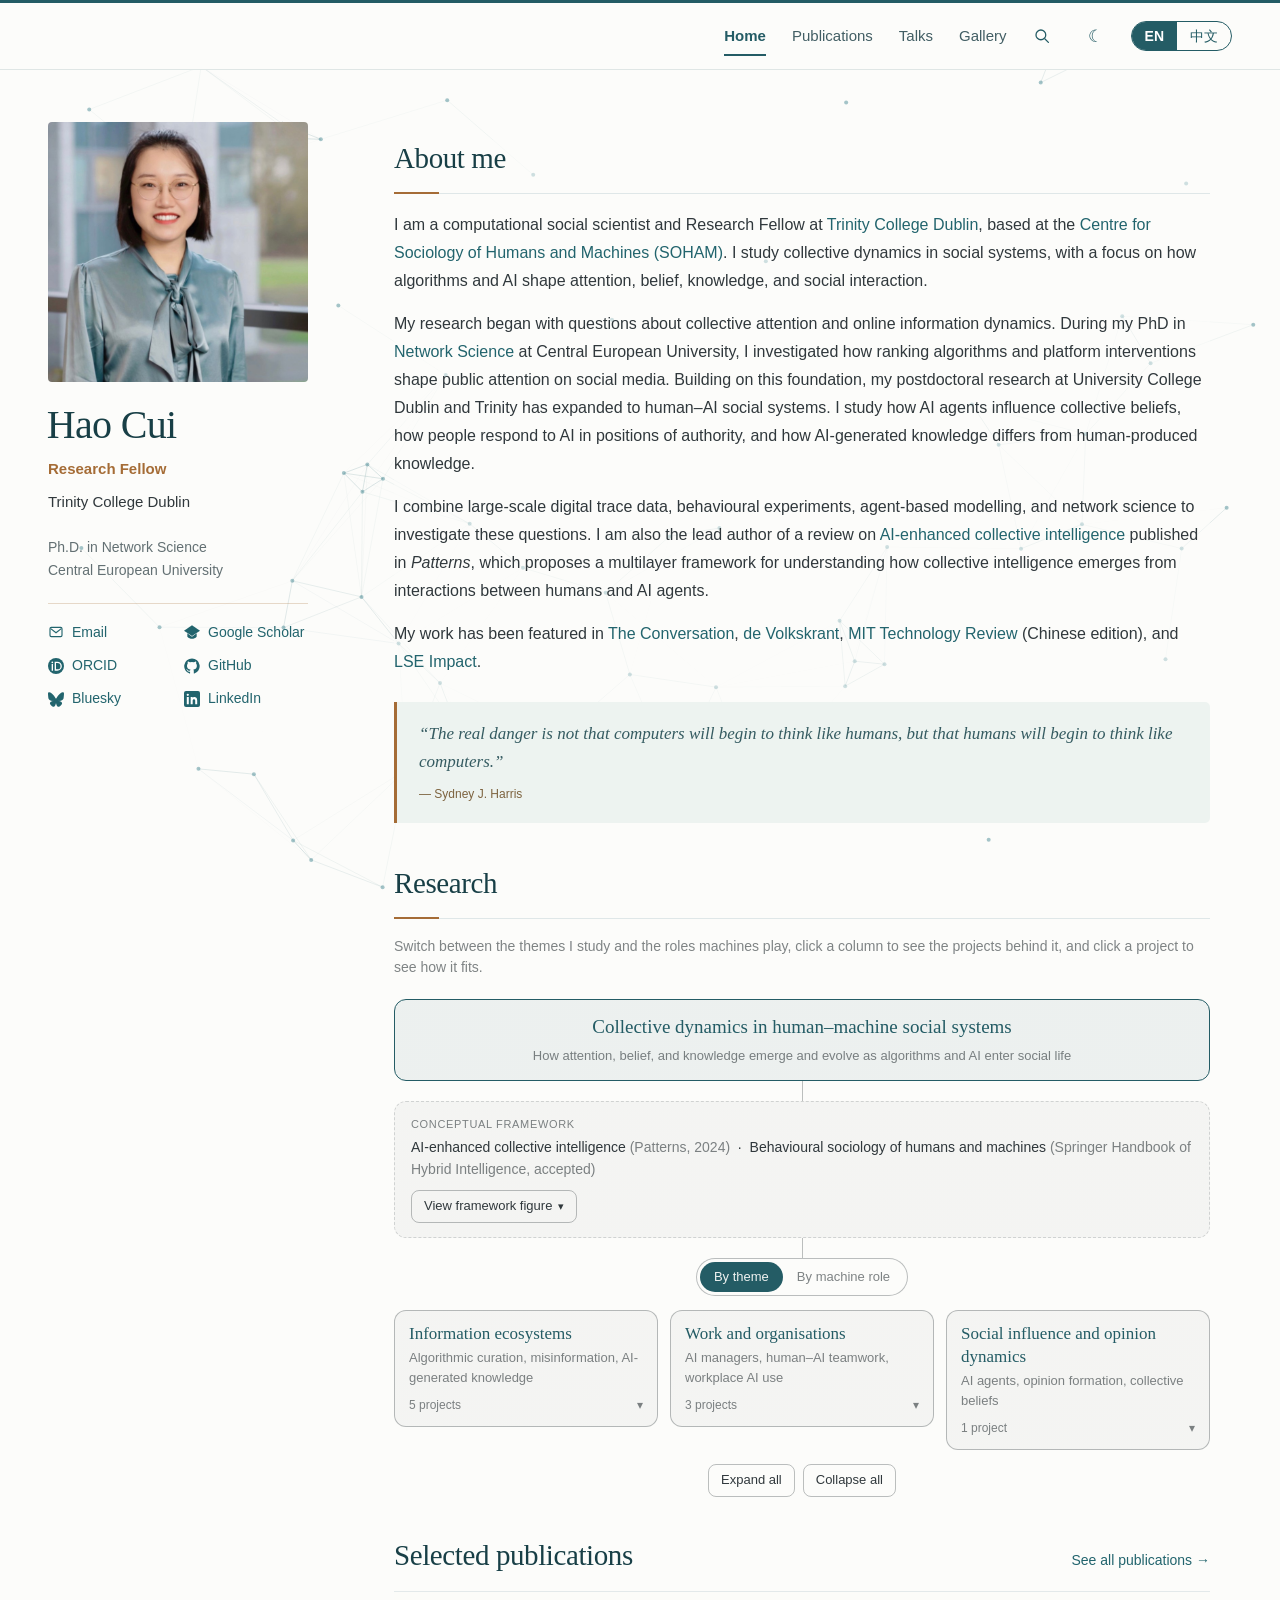
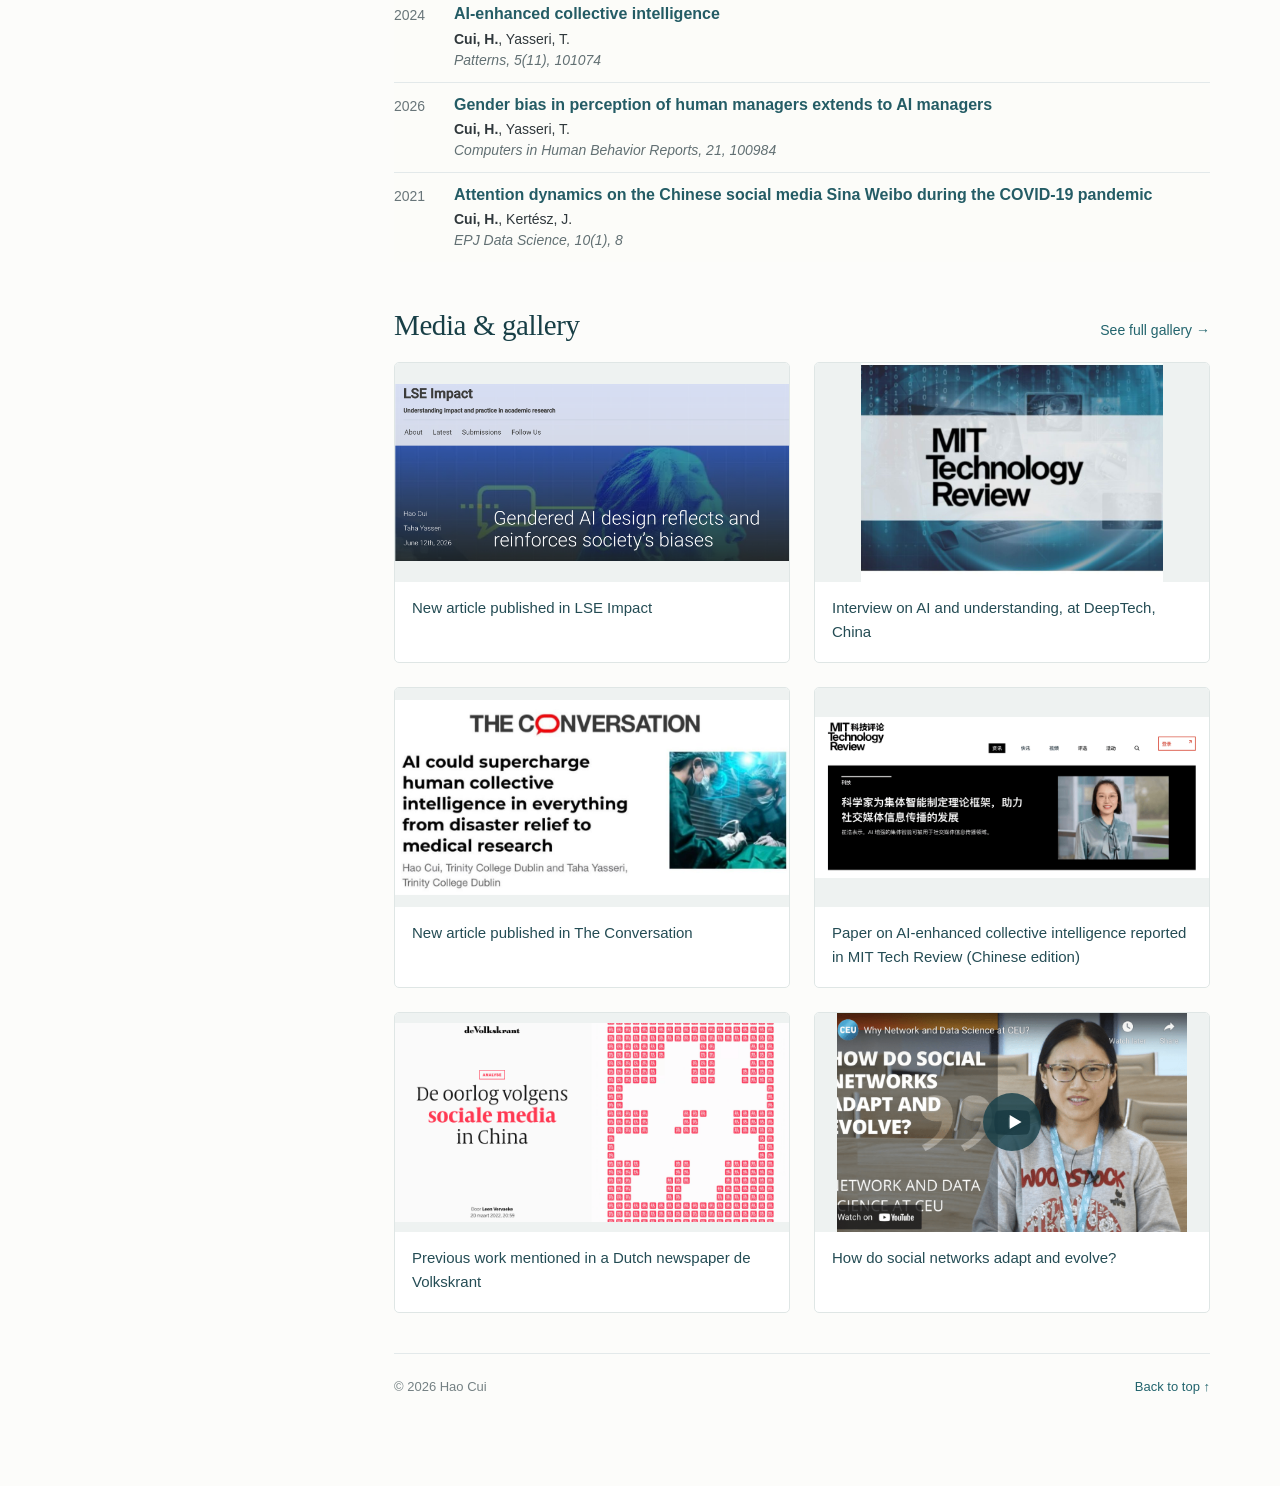
==== index.html @ 25bebb6c "Rename third research theme to social influence and opinion dynamics Co-Authored-By: Claude Opus 5.5" ====
<!DOCTYPE html>

<html lang="en"><head><meta charset="utf-8"/><meta content="width=device-width, initial-scale=1" name="viewport"/><script>try{if(/[?&]from=lab(&|$)/.test(location.search)){sessionStorage.removeItem('theme-session-v1');history.replaceState(null,'',location.pathname+location.hash)}const theme=sessionStorage.getItem('theme-session-v1')||'light';document.documentElement.dataset.theme=theme;localStorage.setItem('theme-v2',theme)}catch(e){document.documentElement.dataset.theme='light'}</script><title>Hao Cui | Human–AI interaction &amp; collective intelligence</title><meta content="Hao Cui is a Research Fellow at Trinity College Dublin studying human–AI interaction, collective intelligence, and social networks." name="description"/><meta content="#245c65" name="theme-color"/><link href="portrait.jpeg?v=35" rel="icon" type="image/jpeg"/><link href="style.css?v=67" rel="stylesheet"/></head><body><canvas aria-hidden="true" id="network-background"></canvas>
<a class="skip" href="#main">Skip to content</a><header><nav aria-label="Main navigation"><button aria-controls="site-links" aria-expanded="false" id="menu-toggle" type="button"><svg aria-hidden="true" fill="none" stroke="currentColor" stroke-linecap="round" stroke-width="1.8" viewBox="0 0 24 24"><path d="M4 7h16M4 12h16M4 17h16"/></svg><span class="menu-label">Menu</span></button><div id="site-links"><a aria-label="Dream entrance" class="dream-return" href="art.html" title="Dream entrance"><svg aria-hidden="true" class="star-icon" viewBox="0 0 24 24"><path fill="currentColor" fill-rule="evenodd" d="M12 2.5999999999999996Q13.9 10.1 21.4 12Q13.9 13.9 12 21.4Q10.1 13.9 2.5999999999999996 12Q10.1 10.1 12 2.5999999999999996ZM12 6.5Q12.55 11.45 17.5 12Q12.55 12.55 12 17.5Q11.45 12.55 6.5 12Q11.45 11.45 12 6.5Z"/></svg></a><a href="#about">Home</a><a href="publications.html">Publications</a><a href="talks.html">Talks</a><a href="gallery.html">Gallery</a></div><a aria-label="Dream entrance" class="dream-return dream-mobile" href="art.html" title="Dream entrance"><svg aria-hidden="true" class="star-icon" viewBox="0 0 24 24"><path fill="currentColor" fill-rule="evenodd" d="M12 2.5999999999999996Q13.9 10.1 21.4 12Q13.9 13.9 12 21.4Q10.1 13.9 2.5999999999999996 12Q10.1 10.1 12 2.5999999999999996ZM12 6.5Q12.55 11.45 17.5 12Q12.55 12.55 12 17.5Q11.45 12.55 6.5 12Q11.45 11.45 12 6.5Z"/></svg></a><button aria-haspopup="dialog" aria-label="Search website" id="search-toggle" type="button"><svg aria-hidden="true" fill="none" height="18" stroke="currentColor" stroke-linecap="round" stroke-width="1.7" viewbox="0 0 24 24" width="18"><circle cx="10.5" cy="10.5" r="6.5"></circle><path d="m16 16 4.5 4.5"></path></svg></button><button aria-label="Switch to dark mode" id="theme-toggle" type="button"><span class="tt-moon">☾</span></button><div class="lang-switch" role="group" aria-label="Language"><button type="button" data-lang="en" aria-pressed="true">EN</button><button type="button" data-lang="zh" aria-pressed="false" lang="zh-CN">中文</button></div></nav></header>
<div class="layout"><aside><img alt="Portrait of Hao Cui" class="portrait" height="767" src="portrait.jpeg" width="1024"/><h1>Hao Cui</h1><p class="role">Research Fellow</p><p>Trinity College Dublin</p><p class="degree">Ph.D. in Network Science<br/>Central European University</p><div class="profile-links"><a href="mailto:cuih1@tcd.ie"><svg aria-hidden="true" class="profile-icon icon-email" fill="currentColor" focusable="false" viewbox="0 0 24 24"><rect fill="none" height="14" rx="2" stroke="currentColor" stroke-width="1.7" width="18" x="3" y="5"></rect><path d="m4 7 8 6 8-6" fill="none" stroke="currentColor" stroke-width="1.7"></path></svg>Email</a><a href="https://scholar.google.com/citations?user=l_Igub8AAAAJ"><svg aria-hidden="true" class="profile-icon icon-scholar" fill="currentColor" focusable="false" viewbox="0 0 24 24"><path d="M12 2 0 10l12 8 12-8z"></path><path d="M5 14v5c4 4 10 4 14 0v-5l-7 5z"></path></svg>Google Scholar</a><a href="https://orcid.org/0000-0002-0036-8089"><svg aria-hidden="true" class="profile-icon icon-orcid" fill="currentColor" focusable="false" viewbox="0 0 24 24"><circle cx="12" cy="12" r="12"></circle><g fill="white"><circle cx="6.5" cy="6.5" r="1.3"></circle><path d="M5.5 9h2v10h-2zM10 5.5h4a6.75 6.75 0 0 1 0 13.5h-4zm2 2V17h2a4.75 4.75 0 0 0 0-9.5z"></path></g></svg>ORCID</a><a href="https://github.com/cuihaosabrina"><svg aria-hidden="true" class="profile-icon icon-github" fill="currentColor" focusable="false" viewbox="0 0 24 24"><path d="M12 .6a11.7 11.7 0 0 0-3.7 22.8c.6.1.8-.3.8-.6v-2.2c-3.3.7-4-1.4-4-1.4-.5-1.4-1.3-1.7-1.3-1.7-1.1-.8.1-.8.1-.8 1.2.1 1.8 1.2 1.8 1.2 1 1.8 2.7 1.3 3.4 1 .1-.8.4-1.3.8-1.6-2.6-.3-5.4-1.3-5.4-5.8 0-1.3.5-2.3 1.2-3.1-.1-.3-.5-1.5.1-3.1 0 0 1-.3 3.2 1.2a11 11 0 0 1 5.8 0c2.2-1.5 3.2-1.2 3.2-1.2.6 1.6.2 2.8.1 3.1.8.8 1.2 1.8 1.2 3.1 0 4.5-2.8 5.5-5.4 5.8.4.4.8 1.1.8 2.2v3.3c0 .3.2.7.8.6A11.7 11.7 0 0 0 12 .6z"></path></svg>GitHub</a><a href="https://bsky.app/profile/cuihaosabrina.bsky.social"><svg aria-hidden="true" class="profile-icon icon-bluesky" fill="currentColor" focusable="false" viewbox="0 0 24 24"><path d="M5.2 3.2C8 5.3 11 9.5 12 11.8c1-2.3 4-6.5 6.8-8.6C20.8 1.7 24 .5 24 4.2c0 .7-.4 6.2-.7 7.1-1 3.1-4.5 3.9-7.7 3.4 5.6.9 7 3.8 3.9 6.7-5.8 5.9-7-1.5-7.5-3.4-.5 1.9-1.7 9.3-7.5 3.4-3.1-2.9-1.7-5.8 3.9-6.7-3.2.5-6.7-.3-7.7-3.4C.4 10.4 0 4.9 0 4.2 0 .5 3.2 1.7 5.2 3.2z"></path></svg>Bluesky</a><a href="https://www.linkedin.com/in/hao-cui-317104b7"><svg aria-hidden="true" class="profile-icon icon-linkedin" fill="currentColor" focusable="false" viewbox="0 0 24 24"><rect height="24" rx="3" width="24"></rect><g fill="white"><circle cx="5.7" cy="5.7" r="1.7"></circle><path d="M4.2 9h3v11h-3zM10 9h3v1.5c1-2.2 6.8-2.6 6.8 3.8V20h-3v-5.3c0-3-3.8-3-3.8 0V20h-3z"></path></g></svg>LinkedIn</a></div></aside>
<main id="main"><section id="about"><h2>About me</h2><p>I am a computational social scientist and Research Fellow at <a href="https://peoplefinder.tcd.ie/Profile?Username=CUIH1">Trinity College Dublin</a>, based at the <a href="https://www.tcd.ie/soham/">Centre for Sociology of Humans and Machines (SOHAM)</a>. I study collective dynamics in social systems, with a focus on how algorithms and AI shape attention, belief, knowledge, and social interaction.</p><p>My research began with questions about collective attention and online information dynamics. During my PhD in <a href="https://networkdatascience.ceu.edu/">Network Science</a> at Central European University, I investigated how ranking algorithms and platform interventions shape public attention on social media. Building on this foundation, my postdoctoral research at University College Dublin and Trinity has expanded to human–AI social systems. I study how AI agents influence collective beliefs, how people respond to AI in positions of authority, and how AI-generated knowledge differs from human-produced knowledge.</p><p>I combine large-scale digital trace data, behavioural experiments, agent-based modelling, and network science to investigate these questions. I am also the lead author of a review on <a href="https://doi.org/10.1016/j.patter.2024.101074">AI-enhanced collective intelligence</a> published in <em>Patterns</em>, which proposes a multilayer framework for understanding how collective intelligence emerges from interactions between humans and AI agents.</p><p>My work has been featured in <a href="https://theconversation.com/ai-could-supercharge-human-collective-intelligence-in-everything-from-disaster-relief-to-medical-research-249437?utm_medium=article_clipboard_share&amp;utm_source=theconversation.com">The Conversation</a>, <a href="https://www.volkskrant.nl/kijkverder/v/2022/de-oorlog-volgens-weibo~v492759/">de Volkskrant</a>, <a href="https://www.mittrchina.com/news/detail/13292">MIT Technology Review</a> (Chinese edition), and <a href="https://blogs.lse.ac.uk/impactofsocialsciences/2026/06/12/gendered-ai-design-reflects-and-reinforces-societys-biases/">LSE Impact</a>.</p><blockquote class="profile-quote"><p>“The real danger is not that computers will begin to think like humans, but that humans will begin to think like computers.”</p><cite>— Sydney J. Harris</cite></blockquote></section><section id="research" aria-labelledby="rm-heading">
<div id="research-map">
<style>
#research-map {
  --rm-accent: #245c65;
  --rm-line: color-mix(in srgb, currentColor 18%, transparent);
  --rm-line-strong: color-mix(in srgb, currentColor 32%, transparent);
  --rm-tint: rgba(36, 92, 101, 0.07);
  --rm-soft: color-mix(in srgb, currentColor 4%, transparent);
  --rm-card: rgba(252, 252, 250, 0.94);
  --rm-muted: color-mix(in srgb, currentColor 62%, transparent);
  font-size: 15px;
  line-height: 1.55;
}
#research-map * { box-sizing: border-box; }
:root[data-theme="dark"] #research-map { --rm-accent: #a8d8d6; --rm-tint: rgba(168, 216, 214, 0.08); --rm-card: rgba(17, 22, 25, 0.94); }
#research-map .rm-lede { color: var(--rm-muted); margin: 0 0 1.25rem; font-size: 14px; }
#research-map .rm-box { border: 1px solid var(--rm-line); border-radius: 12px; padding: 14px 16px; background-color: var(--rm-card); }
#research-map .rm-list { background: var(--rm-card); border-radius: 0 0 8px 8px; }
#research-map .rm-root { border: 1.5px solid var(--rm-accent); background-image: linear-gradient(var(--rm-tint), var(--rm-tint)); text-align: center; }
#research-map .rm-root strong { display: block; font: 19px/1.4 Georgia, "Times New Roman", serif; color: var(--rm-accent); margin-bottom: 2px; }
#research-map .rm-root span { font-size: 13px; color: var(--rm-muted); }
#research-map .rm-frame { border-style: dashed; background-image: linear-gradient(var(--rm-soft), var(--rm-soft)); }
#research-map .rm-label { font-size: 11px; letter-spacing: 0.06em; text-transform: uppercase; color: var(--rm-muted); margin-bottom: 4px; }
#research-map .rm-frame a { color: inherit; }
#research-map .rm-v { width: 1px; height: 20px; background: var(--rm-line-strong); margin: 0 auto; }
#research-map .rm-cols { display: grid; grid-template-columns: repeat(3, minmax(0, 1fr)); gap: 12px; align-items: start; }
@media (max-width: 680px) { #research-map .rm-cols { grid-template-columns: minmax(0, 1fr); } }
#research-map .rm-stage { all: unset; box-sizing: border-box; display: block; width: 100%; cursor: pointer; border: 1px solid var(--rm-line-strong); border-radius: 12px; padding: 12px 14px; background: linear-gradient(var(--rm-soft), var(--rm-soft)), var(--rm-card); }
#research-map .rm-stage:hover { border-color: var(--rm-accent); }
#research-map .rm-stage:focus-visible { outline: 2px solid var(--rm-accent); outline-offset: 2px; }
#research-map .rm-stage[aria-expanded="true"] { border: 1.5px solid var(--rm-accent); background: linear-gradient(var(--rm-tint), var(--rm-tint)), var(--rm-card); }
#research-map .rm-axis { display: flex; align-items: center; gap: 10px; margin: 0 0 10px; color: var(--rm-accent); }
#research-map .rm-axis-line { flex: 1; height: 1px; background: var(--rm-accent); opacity: 0.5; }
#research-map .rm-axis-text { font-size: 12px; background: var(--rm-card); padding: 0 6px; letter-spacing: 0.04em; white-space: nowrap; }
#research-map .rm-axis-head { font-size: 14px; line-height: 1; margin-left: -12px; opacity: 0.8; }
@media (max-width: 680px) { #research-map .rm-axis { display: none; } }
#research-map .rm-title { font: 17px/1.35 Georgia, "Times New Roman", serif; color: var(--rm-accent); }
#research-map .rm-sub { font-size: 13px; color: var(--rm-muted); margin-top: 2px; }
#research-map .rm-count { font-size: 12px; color: var(--rm-muted); margin-top: 8px; display: flex; justify-content: space-between; }
#research-map .rm-chev { transition: transform 0.2s; display: inline-block; }
#research-map .rm-stage[aria-expanded="true"] .rm-chev { transform: rotate(180deg); }
#research-map .rm-list { padding: 8px 4px 0; }
#research-map .rm-q { font-size: 13px; font-style: italic; color: var(--rm-muted); margin-bottom: 6px; }
#research-map .rm-paper { all: unset; box-sizing: border-box; display: block; width: 100%; cursor: pointer; border-top: 1px solid var(--rm-line); padding: 9px 2px; }
#research-map .rm-paper:focus-visible { outline: 2px solid var(--rm-accent); outline-offset: 2px; }
#research-map .rm-pt { font-size: 14px; font-weight: 600; line-height: 1.4; }
#research-map .rm-paper:hover .rm-pt { color: var(--rm-accent); }
#research-map .rm-venue { font-size: 12px; color: var(--rm-muted); }
#research-map .rm-detail { font-size: 13px; color: var(--rm-muted); margin: 4px 0 8px; padding-left: 10px; border-left: 2px solid var(--rm-accent); }
#research-map .rm-detail a { color: var(--rm-accent); }
#research-map .rm-next { border-style: dashed; text-align: center; }
#research-map .rm-next strong { font: 16px/1.4 Georgia, "Times New Roman", serif; }
#research-map .rm-next span { display: block; font-size: 13px; color: var(--rm-muted); }
#research-map .rm-controls { display: flex; gap: 8px; justify-content: center; margin-top: 14px; }
#research-map .rm-btn { all: unset; cursor: pointer; font-size: 13px; padding: 5px 12px; border: 1px solid var(--rm-line-strong); border-radius: 8px; }
#research-map .rm-btn:hover { border-color: var(--rm-accent); color: var(--rm-accent); }
#research-map .rm-btn:focus-visible { outline: 2px solid var(--rm-accent); outline-offset: 2px; }
#research-map .rm-toggle { display: flex; justify-content: center; gap: 0; margin: 0 auto 14px; width: max-content; max-width: 100%; border: 1px solid var(--rm-line-strong); border-radius: 999px; padding: 3px; background: var(--rm-card); }
#research-map .rm-tab { all: unset; cursor: pointer; font-size: 13px; padding: 5px 14px; border-radius: 999px; color: var(--rm-muted); }
#research-map .rm-tab[aria-pressed="true"] { background: var(--rm-accent); color: var(--rm-card); }
#research-map .rm-tab:hover { color: var(--rm-accent); }
#research-map .rm-tab[aria-pressed="true"]:hover { color: var(--rm-card); }
#research-map .rm-tab:focus-visible { outline: 2px solid var(--rm-accent); outline-offset: 2px; }
</style>

  <h2 id="rm-heading">Research</h2>
  <p class="rm-lede">Switch between the themes I study and the roles machines play, click a column to see the projects behind it, and click a project to see how it fits.</p>

  <div class="rm-box rm-root">
    <strong>Collective dynamics in human–machine social systems</strong>
    <span>How attention, belief, and knowledge emerge and evolve as algorithms and AI enter social life</span>
  </div>
  <div class="rm-v"></div>
  <div class="rm-box rm-frame">
    <div class="rm-label">Conceptual framework</div>
    <div style="font-size:14px">
      <a href="https://doi.org/10.1016/j.patter.2024.101074">AI-enhanced collective intelligence</a> <span style="color:var(--rm-muted)">(Patterns, 2024)</span>
      &nbsp;·&nbsp; <a href="https://arxiv.org/abs/2610.17487">Behavioural sociology of humans and machines</a> <span style="color:var(--rm-muted)">(Springer Handbook of Hybrid Intelligence, accepted)</span>
    </div>
<style>
#research-map .hf { --hf-p:#2C2C2A; --hf-s:#5F5E5A; --hf-line:#5F5E5A; --hf-faint:#888780;
  --hf-l-fill:#F1EFE8; --hf-l-stroke:#888780; --hf-l-title:#444441;
  --hf-r-fill:#EEEDFE; --hf-r-stroke:#534AB7; --hf-r-title:#3C3489; --hf-r-sub:#534AB7;
  --hf-hi-fill:#E1F5EE; --hf-hi-stroke:#0F6E56; --hf-hi-title:#085041; --hf-hi-sub:#0F6E56;
  --hf-box:#FFFFFF; --hf-box-stroke:#B4B2A9;
  --hf-hum-fill:#9FE1CB; --hf-hum-stroke:#0F6E56; --hf-ai-fill:#CECBF6; --hf-ai-stroke:#534AB7;
  --hf-purple:#7F77DD; --hf-teal:#1D9E75;
  margin: 10px 0 4px; }
:root[data-theme="dark"] #research-map .hf { --hf-p:#d9e1e2; --hf-s:#aabbbf; --hf-line:#8fa3a6; --hf-faint:#6f8285;
  --hf-l-fill:#1c272b; --hf-l-stroke:#476166; --hf-l-title:#d9e1e2;
  --hf-r-fill:#1f1d34; --hf-r-stroke:#7F77DD; --hf-r-title:#CECBF6; --hf-r-sub:#AFA9EC;
  --hf-hi-fill:#0e2a26; --hf-hi-stroke:#1D9E75; --hf-hi-title:#9FE1CB; --hf-hi-sub:#5DCAA5;
  --hf-box:#111619; --hf-box-stroke:#476166;
  --hf-hum-fill:#085041; --hf-hum-stroke:#5DCAA5; --hf-ai-fill:#3C3489; --hf-ai-stroke:#AFA9EC;
  --hf-purple:#AFA9EC; --hf-teal:#5DCAA5; }
#research-map .hf svg { display:block; width:100%; max-width:600px; height:auto; margin:0 auto; font-family:-apple-system,BlinkMacSystemFont,"Segoe UI",Arial,sans-serif; }
#research-map .hf .t { font: 15px Georgia,"Times New Roman",serif; fill:var(--hf-p); }
#research-map .hf .s { font-size:12px; fill:var(--hf-s); }
#research-map .hf .key { font-weight:600; fill:var(--hf-p); }
#research-map .hf .ln-g { stroke:var(--hf-line); fill:none; }
#research-map .hf .ln-f { stroke:var(--hf-faint); fill:none; }
#research-map .hf .ln-p { stroke:var(--hf-purple); fill:none; }
#research-map .hf .ln-t { stroke:var(--hf-teal); fill:none; }
#research-map .hf .mk-g { stroke:var(--hf-line); }
#research-map .hf .mk-p { stroke:var(--hf-purple); }
#research-map .hf .mk-t { stroke:var(--hf-teal); }
#research-map .hf .pan-l { fill:var(--hf-l-fill); stroke:var(--hf-l-stroke); }
#research-map .hf .pan-r { fill:var(--hf-r-fill); stroke:var(--hf-r-stroke); }
#research-map .hf .pan-hi { fill:var(--hf-hi-fill); stroke:var(--hf-hi-stroke); }
#research-map .hf .layer { fill:var(--hf-faint); fill-opacity:.1; stroke:var(--hf-faint); }
#research-map .hf .box { fill:var(--hf-box); stroke:var(--hf-box-stroke); }
#research-map .hf .box-hl { fill:var(--hf-box); stroke:var(--hf-purple); }
#research-map .hf .hum { fill:var(--hf-hum-fill); stroke:var(--hf-hum-stroke); }
#research-map .hf .ai { fill:var(--hf-ai-fill); stroke:var(--hf-ai-stroke); }
#research-map .hf .tl { fill:var(--hf-l-title); }
#research-map .hf .tr { fill:var(--hf-r-title); }
#research-map .hf .sr { fill:var(--hf-r-sub); }
#research-map .hf .thi { fill:var(--hf-hi-title); }
#research-map .hf .shi { fill:var(--hf-hi-sub); }
#research-map .hf a text { cursor:pointer; }
#research-map .hf a:hover text, #research-map .hf a:focus text { text-decoration:underline; }
#research-map .hf { max-width:100%; min-width:0; }
#research-map .hf-zoom { all:unset; box-sizing:border-box; display:block; position:relative; width:100%; max-width:600px; margin:0 auto; cursor:zoom-in; border-radius:10px; }
#research-map .hf-zoom:focus-visible { outline:2px solid var(--rm-accent); outline-offset:4px; }
#research-map .hf-zoom-label { position:absolute; right:6px; bottom:6px; font-size:12px; background:#173f48e8; color:#fff; padding:4px 9px; border-radius:3px; opacity:0; transition:opacity .2s; }
#research-map .hf-zoom:hover .hf-zoom-label, #research-map .hf-zoom:focus-visible .hf-zoom-label { opacity:1; }
@media (hover: none) { #research-map .hf-zoom-label { position:static; display:block; opacity:1; background:none; color:var(--rm-muted); text-align:center; padding:6px 0 0; } }
#hf-dialog { width:min(1120px,96vw); max-width:none; padding:46px 18px 14px; }
#hf-dialog .hf-dlg-body { overflow:auto; -webkit-overflow-scrolling:touch; max-height:calc(90vh - 90px); }
#hf-dialog .hf-dlg-body img { display:block; width:auto; max-width:100%; height:auto; max-height:calc(90vh - 100px); margin:0 auto; border-radius:6px; }
#hf-dialog .hf-dlg-note { display:none; font-size:12px; color:#66777a; margin:8px 0 0; text-align:center; }
@media (max-width: 680px) { #hf-dialog .hf-dlg-note { display:block; } #hf-dialog { width:100vw; max-height:100dvh; height:100dvh; margin:0; padding:48px 0 10px; border-radius:0; } #hf-dialog .hf-dlg-body { max-height:calc(100dvh - 90px); } #hf-dialog .hf-dlg-body img { width:700px; max-width:none; max-height:none; } }
#research-map .hf-details { margin-top:10px; }
#research-map .hf-details > summary { list-style:none; display:inline-flex; align-items:center; gap:6px; }
#research-map .hf-details > summary::-webkit-details-marker { display:none; }
#research-map .hf-details > summary .rm-chev { font-size:11px; }
#research-map .hf-details[open] > summary .rm-chev { transform:rotate(180deg); }
#research-map .hf-details .hf-open { display:none; }
#research-map .hf-details[open] .hf-open { display:inline; }
#research-map .hf-details[open] .hf-closed { display:none; }
#research-map .hf-cap { font-size:13px; color:var(--rm-muted); max-width:820px; margin:10px auto 0; line-height:1.6; }
</style>
    <details class="hf-details">
      <summary class="rm-btn"><span class="hf-closed">View framework figure</span><span class="hf-open">Hide framework figure</span> <span class="rm-chev" aria-hidden="true">▾</span></summary>
    <figure class="hf" style="margin:12px 0 0">
<button type="button" class="hf-zoom" aria-label="Enlarge framework figure" aria-haspopup="dialog">
<svg class="hf-desk" viewBox="0 0 680 578" role="img" aria-labelledby="hf-title hf-desc">
<title id="hf-title">From interaction architecture to social mechanisms</title>
<desc id="hf-desc">Two papers approach hybrid intelligence from complementary directions. Left, AI-enhanced collective intelligence (Cui &amp; Yasseri, 2024) proposes a multilayer representation of humans and AI agents across cognition, physical, and information layers. Right, Behavioural sociology of humans and machines (Yasseri, Cui, &amp; Mutzner, 2026) traces social mechanisms across individuals, hybrid groups, and organisations. AI social cues link the AI agent to individual-level perception. Both feed into hybrid intelligence, the emergence and conditions of human–AI complementarity.</desc>
<defs>
<marker id="hf-ag" viewBox="0 0 10 10" refX="8" refY="5" markerWidth="6" markerHeight="6" orient="auto-start-reverse"><path class="mk-g" d="M2 1L8 5L2 9" fill="none" stroke-width="1.5" stroke-linecap="round" stroke-linejoin="round"/></marker>
<marker id="hf-ap" viewBox="0 0 10 10" refX="8" refY="5" markerWidth="6" markerHeight="6" orient="auto-start-reverse"><path class="mk-p" d="M2 1L8 5L2 9" fill="none" stroke-width="1.5" stroke-linecap="round" stroke-linejoin="round"/></marker>
<marker id="hf-at" viewBox="0 0 10 10" refX="8" refY="5" markerWidth="6" markerHeight="6" orient="auto-start-reverse"><path class="mk-t" d="M2 1L8 5L2 9" fill="none" stroke-width="1.5" stroke-linecap="round" stroke-linejoin="round"/></marker>
</defs>
<text class="s" x="340" y="26" text-anchor="middle" dy=".35em">From <tspan class="key">interaction architecture</tspan> to <tspan class="key">social mechanisms</tspan></text>
<path class="ln-g" d="M150 66 L150 44 L530 44 L530 64" stroke-width="1" marker-end="url(#hf-ag)"/>

<rect class="pan-l" x="30" y="70" width="240" height="348" rx="16" stroke-width="0.5"/>
<text class="t tl" x="150" y="88" text-anchor="middle" dy=".35em">AI-enhanced</text>
<text class="t tl" x="150" y="107" text-anchor="middle" dy=".35em">collective intelligence</text>
<text class="s" x="150" y="132" text-anchor="middle" dy=".35em" font-style="italic">Cui &amp; Yasseri, 2024</text>
<polygon class="layer" points="68,153 248,153 228,193 48,193" stroke-width="0.5"/>
<polygon class="layer" points="68,218 248,218 228,258 48,258" stroke-width="0.5"/>
<polygon class="layer" points="68,283 248,283 228,323 48,323" stroke-width="0.5"/>
<text class="s" x="64" y="173" dy=".35em">Cognition</text>
<text class="s" x="64" y="238" dy=".35em">Physical</text>
<text class="s" x="64" y="303" dy=".35em">Information</text>
<g class="ln-f" stroke-width="0.5" stroke-dasharray="3 3">
<line x1="150" y1="180" x2="150" y2="231"/><line x1="150" y1="245" x2="150" y2="296"/>
<line x1="185" y1="180" x2="185" y2="231"/><line x1="185" y1="245" x2="185" y2="296"/>
<line x1="218" y1="180" x2="218" y2="231"/><line x1="218" y1="245" x2="218" y2="296"/>
</g>
<g class="ln-g" stroke-width="1">
<line x1="157" y1="173" x2="170" y2="173"/><line x1="200" y1="173" x2="211" y2="173"/>
<line x1="157" y1="238" x2="170" y2="238"/><line x1="200" y1="303" x2="211" y2="303"/>
</g>
<g class="hum" stroke-width="0.5">
<circle cx="150" cy="173" r="7"/><circle cx="218" cy="173" r="7"/>
<circle cx="150" cy="238" r="7"/><circle cx="218" cy="238" r="7"/>
<circle cx="150" cy="303" r="7"/><circle cx="218" cy="303" r="7"/>
<circle cx="72" cy="390" r="5"/>
</g>
<g class="ai" stroke-width="0.5">
<rect x="178" y="166" width="14" height="14" rx="2"/>
<rect x="178" y="231" width="14" height="14" rx="2"/>
<rect x="178" y="296" width="14" height="14" rx="2"/>
<rect x="140" y="385" width="10" height="10" rx="2"/>
</g>
<rect class="ln-p" x="171" y="159" width="28" height="158" rx="8" stroke-width="1.2"/>
<text class="s" x="84" y="390" dy=".35em">Human</text>
<text class="s" x="158" y="390" dy=".35em">AI agent</text>

<rect class="pan-r" x="410" y="70" width="240" height="348" rx="16" stroke-width="0.5"/>
<text class="t tr" x="530" y="88" text-anchor="middle" dy=".35em">Behavioural sociology of</text>
<text class="t tr" x="530" y="107" text-anchor="middle" dy=".35em">humans and machines</text>
<text class="s sr" x="530" y="132" text-anchor="middle" dy=".35em" font-style="italic">Yasseri, Cui, &amp; Mutzner, 2026</text>
<rect class="box" x="426" y="148" width="200" height="66" rx="8" stroke-width="0.5"/>
<rect class="box" x="426" y="226" width="200" height="66" rx="8" stroke-width="0.5"/>
<rect class="box-hl" x="426" y="304" width="200" height="66" rx="8" stroke-width="1"/>
<text class="t" x="526" y="164" text-anchor="middle" dy=".35em">Organisations</text>
<text class="s" x="526" y="184" text-anchor="middle" dy=".35em">Trust, legitimacy,</text>
<text class="s" x="526" y="200" text-anchor="middle" dy=".35em">delegated authority, norms</text>
<text class="t" x="526" y="242" text-anchor="middle" dy=".35em">Hybrid groups</text>
<text class="s" x="526" y="262" text-anchor="middle" dy=".35em">Asymmetric reciprocity,</text>
<text class="s" x="526" y="278" text-anchor="middle" dy=".35em">collective intelligence</text>
<text class="t" x="526" y="320" text-anchor="middle" dy=".35em">Individuals</text>
<text class="s" x="526" y="340" text-anchor="middle" dy=".35em">Anthropomorphism,</text>
<text class="s" x="526" y="356" text-anchor="middle" dy=".35em">social categorisation, bias</text>
<line class="ln-g" x1="526" y1="302" x2="526" y2="295" stroke-width="1.5" marker-end="url(#hf-ag)"/>
<line class="ln-g" x1="526" y1="224" x2="526" y2="217" stroke-width="1.5" marker-end="url(#hf-ag)"/>
<path class="ln-g" d="M628 181 L640 181 L640 337 L631 337" stroke-width="1" stroke-dasharray="4 4" marker-end="url(#hf-ag)"/>
<text class="s" x="526" y="396" text-anchor="middle" dy=".35em">Feedback shapes later interaction</text>

<path class="ln-p" d="M185 317 L185 337 L422 337" stroke-width="1.5" marker-end="url(#hf-ap)"/>
<text class="s" x="340" y="323" text-anchor="middle" dy=".35em">AI social cues</text>

<line class="ln-g" x1="150" y1="420" x2="150" y2="474" stroke-width="1.5" marker-end="url(#hf-ag)"/>
<text class="s" x="160" y="448" dy=".35em">Diversity and structure</text>
<line class="ln-p" x1="470" y1="420" x2="470" y2="474" stroke-width="1.5" marker-end="url(#hf-ap)"/>
<text class="s" x="462" y="448" text-anchor="end" dy=".35em">Explains when it works</text>
<line class="ln-t" x1="520" y1="476" x2="520" y2="422" stroke-width="1.5" marker-end="url(#hf-at)"/>
<text class="s" x="530" y="448" dy=".35em">Reshapes mechanisms</text>

<rect class="pan-hi" x="30" y="478" width="620" height="76" rx="10" stroke-width="0.5"/>
<text class="t thi" x="340" y="497" text-anchor="middle" dy=".35em">Hybrid intelligence</text>
<text class="s shi" x="340" y="518" text-anchor="middle" dy=".35em">Emergence and conditions of human–AI complementarity</text>
<text class="s shi" x="340" y="536" text-anchor="middle" dy=".35em">roles · incentives · reliance · accountability</text>
</svg>
<span class="hf-zoom-label" aria-hidden="true">View image ⤢</span>
</button>
      <figcaption class="hf-cap">Two of my papers approach hybrid intelligence from complementary directions. <a href="https://doi.org/10.1016/j.patter.2024.101074">AI-enhanced collective intelligence</a> (<em>Patterns</em>, 2024) proposes a multilayer representation of human–AI collective intelligence, with cognition, physical, and information layers, and examines how diversity and network structure shape collective outcomes. <a href="https://arxiv.org/abs/2610.17487">Behavioural sociology of humans and machines</a> (Springer Handbook of Hybrid Intelligence, accepted) turns to the social mechanisms operating within such systems, tracing how people categorise AI, how reciprocity and authority change when machines participate, and how these patterns become embedded in organisations.</figcaption>
    </figure>
    <dialog id="hf-dialog" aria-label="Framework figure, enlarged">
      <button type="button" class="close-viewer" aria-label="Close enlarged figure">×</button>
      <div class="hf-dlg-body"><img src="framework.svg" alt="Framework figure linking AI-enhanced collective intelligence and behavioural sociology of humans and machines to hybrid intelligence" loading="lazy"/></div>
      <p class="hf-dlg-note">Drag or pinch to explore the figure</p>
    </dialog>
    <script>
    (function () {
      var d = document.getElementById("hf-dialog"), btn = document.querySelector("#research-map .hf-zoom");
      if (!d || !btn || !d.showModal) return;
      btn.addEventListener("click", function () { d.showModal(); });
      d.querySelector(".close-viewer").addEventListener("click", function () { d.close(); btn.focus(); });
      d.addEventListener("click", function (e) { if (e.target === d) d.close(); });
    })();
    </script>
    </details>
  </div>
  <div class="rm-v"></div>
  <div class="rm-toggle" role="group" aria-label="Organise research by"><button type="button" class="rm-tab" data-rm-view="setting" aria-pressed="true">By theme</button><button type="button" class="rm-tab" data-rm-view="role" aria-pressed="false">By machine role</button></div>
  <div class="rm-cols" id="rm-cols"></div>
  <div class="rm-controls">
    <button type="button" class="rm-btn" data-rm-all="open">Expand all</button>
    <button type="button" class="rm-btn" data-rm-all="close">Collapse all</button>
  </div>

<script>
(function () {
  var P = {
    covid: { t: "Attention dynamics on the Chinese social media Sina Weibo during the COVID-19 pandemic", v: "EPJ Data Science, 2021", url: "https://doi.org/10.1140/epjds/s13688-021-00263-0",
      d: "Weibo's Hot Search List is an algorithmically ranked gateway to public attention. This paper traces how collective attention was allocated and how quickly it faded during the pandemic, drawing on large-scale platform data." },
    rome: { t: "Born in Rome or Sleeping Beauty: Emergence of hashtag popularity on Sina Weibo", v: "Physica A, 2023", url: "https://doi.org/10.1016/j.physa.2023.128724",
      d: "Asks how a hashtag becomes popular by linking the evolution of its repost network to its trajectory on the trending list." },
    interv: { t: "Competition for popularity and interventions on a Chinese microblogging site", v: "PLOS ONE, 2023", url: "https://doi.org/10.1371/journal.pone.0286093",
      d: "Shows how platform interventions reshape the competition among topics for public attention, an early look at how non-human actors steer collective outcomes." },
    tuning: { t: "Tuning AI influence modifies human–AI collective belief dynamics", v: "Working paper",
      d: "Places AI agents with adjustable influence inside an opinion dynamics model and shows how tuning that influence changes the beliefs that mixed human–AI populations converge on." },
    gender: { t: "Gender bias in perception of human managers extends to AI managers", v: "Computers in Human Behavior Reports, 2026", url: "https://doi.org/10.1016/j.chbr.2026.100984",
      d: "Online experiments show that female managers are judged more harshly, and that the bias persists when the manager is an AI. When machines take on positions of authority, existing social hierarchies travel with them." },
    anthro: { t: "Visual anthropomorphism shifts evaluations of gendered AI managers", v: "Computers in Human Behavior: Artificial Humans, 2026", url: "https://doi.org/10.1016/j.chbah.2026.100338",
      d: "Tests how the visual design of an AI manager changes the way people evaluate it, with implications for how AI in social roles should be designed." },
    notes: { t: "From Birdwatch to Community Notes: four years of community-based content moderation", v: "Journal of Quantitative Description: Digital Media, 2026", url: "https://doi.org/10.51685/jqd.2026.013",
      d: "Examines community fact-checking on Twitter/X, where an algorithm aggregates the judgements of many contributors into a shared verdict on what is misleading." },
    work: { t: "Right sizing AI at work: Workforce transformation and human–machine partnerships in Ireland", v: "Industry insights report, 2026", url: "https://www.skillnetireland.ie/uploads/attachments/Right-Sizing-AI-at-Work_Industry-Insights-Report.pdf", linkText: "Read the report",
      d: "Looks at how Irish organisations bring AI into their workforce and how human–machine partnerships are taking shape in practice." },
    groki: { t: "Comparing epistemic styles in Grokipedia and Wikipedia", v: "Work in progress",
      d: "Compares the AI-generated Grokipedia with the collaboratively written Wikipedia to understand how knowledge is framed, sourced, and justified when an AI becomes its author." }
  };
  var VIEWS = {
    role: [
      { title: "Information curator", sub: "Ranking, visibility, collective attention", q: "How do algorithms and platforms shape what people collectively pay attention to?", ids: ["covid", "rome", "interv"] },
      { title: "Social actor", sub: "Interaction, influence, authority", q: "When AI participates in social interactions, how does it shape beliefs, behaviour, and relationships?", ids: ["tuning", "gender", "anthro", "notes", "work"] },
      { title: "Knowledge producer", sub: "Generation, representation, knowledge production", q: "What changes when a machine writes the knowledge we share?", ids: ["groki"] }
    ],
    setting: [
      { title: "Information ecosystems", sub: "Algorithmic curation, misinformation, AI-generated knowledge", q: "How do algorithms and AI change what information is seen, checked, and written?", ids: ["covid", "rome", "interv", "notes", "groki"] },
      { title: "Work and organisations", sub: "AI managers, human–AI teamwork, workplace AI use", q: "How does AI change the ways people work together, make decisions, and respond to authority?", ids: ["gender", "anthro", "work"] },
      { title: "Social influence and opinion dynamics", sub: "AI agents, opinion formation, collective beliefs", q: "How do AI agents reshape social influence and the formation of collective beliefs?", ids: ["tuning"] }
    ]
  };
  var root = document.getElementById("rm-cols");
  var T = function (s) { return (window.siteLang === "zh" && window.ZH_STR && window.ZH_STR[s]) || s; };
  var cur = "setting";
  var esc = function (s) { var e = document.createElement("span"); e.textContent = s; return e.innerHTML; };

  function render(view) {
    cur = view;
    root.innerHTML = "";
    VIEWS[view].forEach(function (s, i) {
      var col = document.createElement("div");
      var listId = "rm-list-" + view + "-" + i;
      var btn = document.createElement("button");
      btn.type = "button"; btn.className = "rm-stage";
      btn.setAttribute("aria-expanded", "false"); btn.setAttribute("aria-controls", listId);
      btn.innerHTML = '<div class="rm-title">' + esc(T(s.title)) + '</div><div class="rm-sub">' + esc(T(s.sub)) + '</div>' +
        '<div class="rm-count"><span>' + s.ids.length + T(s.ids.length === 1 ? ' project' : ' projects') + '</span><span class="rm-chev" aria-hidden="true">▾</span></div>';
      var list = document.createElement("div");
      list.className = "rm-list"; list.id = listId; list.hidden = true;
      list.innerHTML = '<div class="rm-q">' + esc(T(s.q)) + '</div>';
      s.ids.forEach(function (id) {
        var p = P[id];
        var item = document.createElement("button");
        item.type = "button"; item.className = "rm-paper"; item.setAttribute("aria-expanded", "false");
        item.innerHTML = '<div class="rm-pt">' + esc(p.t) + '</div><div class="rm-venue">' + esc(T(p.v)) + '</div>';
        var det = document.createElement("div");
        det.className = "rm-detail"; det.hidden = true;
        det.innerHTML = esc(T(p.d)) + (p.url ? ' <a href="' + p.url + '" target="_blank" rel="noopener">' + T(p.linkText || 'Read the paper') + ' ↗</a>' : '');
        item.addEventListener("click", function () { det.hidden = !det.hidden; item.setAttribute("aria-expanded", String(!det.hidden)); });
        list.appendChild(item); list.appendChild(det);
      });
      btn.addEventListener("click", function () { list.hidden = !list.hidden; btn.setAttribute("aria-expanded", String(!list.hidden)); });
      col.appendChild(btn); col.appendChild(list); root.appendChild(col);
    });
  }

  document.querySelectorAll("#research-map [data-rm-view]").forEach(function (b) {
    b.addEventListener("click", function () {
      document.querySelectorAll("#research-map [data-rm-view]").forEach(function (x) { x.setAttribute("aria-pressed", String(x === b)); });
      render(b.getAttribute("data-rm-view"));
    });
  });
  document.querySelectorAll("#research-map [data-rm-all]").forEach(function (b) {
    b.addEventListener("click", function () {
      var open = b.getAttribute("data-rm-all") === "open";
      document.querySelectorAll("#research-map .rm-stage").forEach(function (s) {
        s.setAttribute("aria-expanded", String(open));
        document.getElementById(s.getAttribute("aria-controls")).hidden = !open;
      });
    });
  });
  render("setting");
  window.rmRerender = function () { render(cur); };
})();
</script>
</div>
</section><section id="publications"><div class="section-heading"><h2>Selected publications</h2><a href="publications.html">See all publications →</a></div><article class="publication" data-topic="ai"><span class="year">2024</span><div><h3><a href="https://doi.org/10.1016/j.patter.2024.101074">AI-enhanced collective intelligence</a></h3><p><strong>Cui, H.</strong>, Yasseri, T.</p><p class="venue">Patterns, 5(11), 101074</p></div></article><article class="publication" data-topic="ai"><span class="year">2026</span><div><h3><a href="https://doi.org/10.1016/j.chbr.2026.100984">Gender bias in perception of human managers extends to AI managers</a></h3><p><strong>Cui, H.</strong>, Yasseri, T.</p><p class="venue">Computers in Human Behavior Reports, 21, 100984</p></div></article><article class="publication" data-topic="networks"><span class="year">2021</span><div><h3><a href="https://doi.org/10.1140/epjds/s13688-021-00263-0">Attention dynamics on the Chinese social media Sina Weibo during the COVID-19 pandemic</a></h3><p><strong>Cui, H.</strong>, Kertész, J.</p><p class="venue">EPJ Data Science, 10(1), 8</p></div></article></section>
<section id="media"><div class="section-heading"><h2>Media &amp; gallery</h2><a href="gallery.html">See full gallery →</a></div><div class="image-gallery"><div class="gallery-frame"><button aria-label="Enlarge image: New article published in LSE Impact" class="image-open" data-caption="New article published in LSE Impact" data-image="gallery-0.png" data-link="https://blogs.lse.ac.uk/impactofsocialsciences/2026/06/12/gendered-ai-design-reflects-and-reinforces-societys-biases/" type="button"><img alt="" loading="lazy" src="gallery-0.png"/><span aria-hidden="true" class="view-label">View image ⤢</span></button><a class="gallery-card gallery-item" href="https://blogs.lse.ac.uk/impactofsocialsciences/2026/06/12/gendered-ai-design-reflects-and-reinforces-societys-biases/"><span class="gallery-caption">New article published in LSE Impact</span></a></div><div class="gallery-frame"><button aria-label="Enlarge image: Interview on AI and understanding, at DeepTech, China" class="image-open" data-caption="Interview on AI and understanding, at DeepTech, China" data-image="gallery-1.jpeg" data-link="https://www.tcd.ie/soham/news-and-events/news-2025/ai-and-understanding/" type="button"><img alt="" loading="lazy" src="gallery-1.jpeg"/><span aria-hidden="true" class="view-label">View image ⤢</span></button><a class="gallery-card gallery-item" href="https://www.tcd.ie/soham/news-and-events/news-2025/ai-and-understanding/"><span class="gallery-caption">Interview on AI and understanding, at DeepTech, China</span></a></div><div class="gallery-frame"><button aria-label="Enlarge image: New article published in The Conversation" class="image-open" data-caption="New article published in The Conversation" data-image="gallery-2.jpeg" data-link="https://theconversation.com/ai-could-supercharge-human-collective-intelligence-in-everything-from-disaster-relief-to-medical-research-249437?utm_medium=article_clipboard_share&amp;utm_source=theconversation.com" type="button"><img alt="" loading="lazy" src="gallery-2.jpeg"/><span aria-hidden="true" class="view-label">View image ⤢</span></button><a class="gallery-card gallery-item" href="https://theconversation.com/ai-could-supercharge-human-collective-intelligence-in-everything-from-disaster-relief-to-medical-research-249437?utm_medium=article_clipboard_share&amp;utm_source=theconversation.com"><span class="gallery-caption">New article published in The Conversation</span></a></div><div class="gallery-frame"><button aria-label="Enlarge image: Paper on AI-enhanced collective intelligence reported in MIT Tech Review (Chinese edition)" class="image-open" data-caption="Paper on AI-enhanced collective intelligence reported in MIT Tech Review (Chinese edition)" data-image="gallery-3.png" data-link="https://www.mittrchina.com/news/detail/13292" type="button"><img alt="" loading="lazy" src="gallery-3.png"/><span aria-hidden="true" class="view-label">View image ⤢</span></button><a class="gallery-card gallery-item" href="https://www.mittrchina.com/news/detail/13292"><span class="gallery-caption">Paper on AI-enhanced collective intelligence reported in MIT Tech Review (Chinese edition)</span></a></div><div class="gallery-frame"><button aria-label="Enlarge image: Previous work mentioned in a Dutch newspaper de Volkskrant" class="image-open" data-caption="Previous work mentioned in a Dutch newspaper de Volkskrant" data-image="gallery-4.png" data-link="https://www.volkskrant.nl/kijkverder/v/2022/de-oorlog-volgens-weibo~v492759/" type="button"><img alt="" loading="lazy" src="gallery-4.png"/><span aria-hidden="true" class="view-label">View image ⤢</span></button><a class="gallery-card gallery-item" href="https://www.volkskrant.nl/kijkverder/v/2022/de-oorlog-volgens-weibo~v492759/"><span class="gallery-caption">Previous work mentioned in a Dutch newspaper de Volkskrant</span></a></div><div class="gallery-frame"><button aria-label="Play video: How do social networks adapt and evolve?" class="image-open video-open" data-video="91gztlDBWfk" data-caption="How do social networks adapt and evolve?" data-image="gallery-5.png" data-link="https://www.youtube.com/watch?v=91gztlDBWfk" type="button"><img alt="" loading="lazy" src="gallery-5.png"/><span aria-hidden="true" class="play-badge"><svg viewBox="0 0 24 24"><path d="M8 5.5v13l11-6.5z" fill="currentColor"/></svg></span><span aria-hidden="true" class="view-label">View image ⤢</span></button><a class="gallery-card gallery-item" href="https://www.youtube.com/watch?v=91gztlDBWfk"><span class="gallery-caption">How do social networks adapt and evolve?</span></a></div></div></section><footer>© 2026 Hao Cui <a href="#about">Back to top ↑</a></footer></main></div><dialog aria-label="Gallery image viewer" id="image-viewer"><button aria-label="Close image viewer" class="close-viewer" type="button">×</button><img alt="" id="viewer-image"/><div class="viewer-footer"><p id="viewer-caption"></p><a id="viewer-link">Read more ↗</a></div></dialog><script defer="True" src="interactions.js?v=48"></script><script defer="True" src="network.js?v=29"></script><dialog aria-labelledby="search-title" id="site-search"><div class="search-heading"><h2 id="search-title">Search website</h2><button aria-label="Close search" id="search-close" type="button">×</button></div><label for="search-input">Search publications, talks, and more</label><input autocomplete="off" id="search-input" placeholder="e.g. AI, networks, attention" type="search"/><p aria-live="polite" id="search-status">Type to search the website.</p><ul id="search-results"></ul></dialog><script defer="True" src="search-data.js?v=40"></script><script defer="True" src="search.js?v=40"></script><script defer src="lang.js?v=26"></script></body></html>
---- style.css ----
*{box-sizing:border-box}html{scroll-behavior:smooth;scroll-padding-top:100px}body{margin:0;color:#30383c;background:#fff;font:16px/1.75 -apple-system,BlinkMacSystemFont,"Segoe UI",Arial,sans-serif}a{color:#22646d;text-decoration:none}a:hover{text-decoration:underline;text-underline-offset:4px}a:focus-visible{outline:3px solid #bf7b27;outline-offset:5px}header{border-top:4px solid #245c65;border-bottom:1px solid #e5eaeb;background:#fff}nav{max-width:1110px;margin:auto;padding:19px 28px;display:flex;align-items:center;justify-content:space-between;gap:24px}nav div{display:flex;gap:28px}nav a{color:#445052;font-size:15px}.brand{font-size:20px;font-weight:650;color:#183f46}.layout{max-width:1110px;margin:54px auto 0;padding:0 28px;display:grid;grid-template-columns:238px minmax(0,1fr);gap:70px}aside{align-self:start;position:sticky;top:35px;font-size:15px;line-height:1.65}.portrait{display:block;width:220px;height:220px;object-fit:cover;object-position:43% center;border-radius:6px}h1{font-size:32px;letter-spacing:-.7px;margin:19px 0 2px;line-height:1.2;color:#183f46}aside p{margin:8px 0}.role{font-weight:600}.degree{color:#637073;padding-top:13px;font-size:14px}.profile-links{border-top:1px solid #e1e7e8;margin-top:21px;padding-top:17px;display:grid;grid-template-columns:1fr 1fr;gap:6px 12px;font-size:14px}section{margin-bottom:40px;scroll-margin-top:25px}h2{font-size:24px;line-height:1.3;font-weight:600;letter-spacing:-.4px;color:#183f46;margin:0 0 17px}p{margin:0 0 15px}.intro{font-size:21px;line-height:1.5;color:#253f44;margin-bottom:19px;max-width:620px}.interests{padding-left:20px;margin:0}.interests li{padding-left:4px;margin:3px 0}.section-heading{display:flex;align-items:baseline;justify-content:space-between;gap:20px}.section-heading>a{font-size:14px;white-space:nowrap}.publication{display:grid;grid-template-columns:48px minmax(0,1fr);gap:16px;border-top:1px solid #e3e9ea;padding:20px 0}.year{font-size:14px;color:#687579;padding-top:2px}h3{font-size:17px;line-height:1.5;font-weight:600;margin:0 0 5px}h3 a{color:#245c65}.publication p{font-size:14px;margin:1px 0}.publication strong{font-weight:600}.venue{color:#627073;font-style:italic}.paper{display:inline-block;font-size:13px;line-height:1.4;margin-top:9px;padding:3px 9px;border:1px solid #c7d9dc;border-radius:3px}.media-list{list-style:none;margin:0;padding:0}.media-list li{border-top:1px solid #e3e9ea;padding:13px 0}.outlet{display:block;color:#687579;font-size:13px;margin-bottom:2px}.highlights{padding-left:20px}.highlights li{margin:8px 0}.email{font-size:19px}footer{border-top:1px solid #e3e9ea;padding:22px 0 34px;color:#748083;font-size:13px;display:flex;justify-content:space-between}.skip{position:absolute;left:12px;top:-80px;background:#fff;padding:12px;z-index:10}.skip:focus{top:8px}@media(max-width:780px){nav{align-items:flex-start;flex-direction:column;gap:10px;padding:14px 22px}nav div{gap:18px;flex-wrap:wrap}.layout{margin-top:30px;grid-template-columns:1fr;gap:35px;padding:0 22px}aside{position:static;display:grid;grid-template-columns:125px 1fr;gap:0 22px}.portrait{width:125px;height:145px;grid-row:1/5}h1{margin-top:0;font-size:28px}aside p{font-size:14px;margin:4px 0}.degree{padding:4px 0}.profile-links{grid-column:1/-1;display:flex;flex-wrap:wrap;gap:8px 21px;margin-top:19px}h2{font-size:23px}.intro{font-size:20px}.publication{grid-template-columns:38px minmax(0,1fr);gap:9px}.section-heading{flex-wrap:wrap;gap:0}.section-heading>a{margin-bottom:16px}section{margin-bottom:34px}}@media(prefers-reduced-motion:reduce){html{scroll-behavior:auto}}
/* Image-led academic portfolio */
.layout{max-width:1240px;grid-template-columns:260px minmax(0,1fr);gap:64px}.portrait{width:260px;height:300px;object-fit:cover;object-position:42% center}nav{max-width:1240px}.image-gallery{display:grid;grid-template-columns:repeat(2,minmax(0,1fr));gap:24px}.gallery-card{display:block;overflow:hidden;border:1px solid #dde5e6;border-radius:6px;background:#fff;transition:box-shadow .2s,transform .2s}.gallery-card:hover{box-shadow:0 8px 24px #173d4714;transform:translateY(-3px);text-decoration:none}.gallery-card img{display:block;width:100%;aspect-ratio:1.8;object-fit:contain;background:#f1f5f5}.gallery-caption{display:block;padding:14px 17px 18px;font-size:15px;line-height:1.6;color:#244c54}#media .gallery-card:first-child{grid-column:1/-1;display:grid;grid-template-columns:1.3fr 1fr;align-items:center;background:#edf4f4}#media .gallery-card:first-child img{aspect-ratio:2.1}#media .gallery-card:first-child .gallery-caption{font-size:20px;line-height:1.5;padding:24px}#media,#talks{margin-top:45px}#talks .gallery-card img{aspect-ratio:1.6;object-fit:contain}#talks .gallery-card:last-child{grid-column:1/-1;max-width:540px}h2{padding-bottom:12px;border-bottom:1px solid #dfe7e8}.section-heading h2{border:0;padding-bottom:0}.intro{font-size:23px} @media(max-width:780px){.layout{grid-template-columns:1fr;gap:30px}.portrait{width:125px;height:155px}.image-gallery{gap:16px}#media .gallery-card:first-child{display:block}#media .gallery-card:first-child .gallery-caption{font-size:18px;padding:16px}.gallery-caption{font-size:14px;padding:12px}.intro{font-size:21px}}@media(max-width:500px){.image-gallery{grid-template-columns:1fr}.gallery-card img{aspect-ratio:auto;max-height:300px}#media .gallery-card:first-child img{aspect-ratio:auto}#talks .gallery-card:last-child{max-width:none}}@media(prefers-reduced-motion:reduce){.gallery-card{transition:none}.gallery-card:hover{transform:none}}

.news-list{list-style:none;padding:0;margin:0}.news-list li{display:grid;grid-template-columns:85px minmax(0,1fr);gap:15px;padding:11px 0;border-bottom:1px solid #e8eded}.news-list time{font-size:14px;color:#637579;padding-top:2px}.news-list span{font-size:15px}#media .gallery-card:first-child{grid-column:auto;display:block;background:#fff}#media .gallery-card:first-child img{aspect-ratio:1.8}#media .gallery-card:first-child .gallery-caption{font-size:15px;line-height:1.6;padding:14px 17px 18px}#media{margin-top:45px}@media(max-width:500px){.news-list li{grid-template-columns:65px minmax(0,1fr);gap:12px}.news-list time{font-size:13px}#media .gallery-card:first-child img{aspect-ratio:auto}}

/* Editorial palette and quiet interaction */
:root{--ink:#173f48;--accent:#a56c36}body{background:#fcfcfa}header{background:#fcfcfa;border-top:5px solid var(--ink)}h1,h2{font-family:Georgia,"Times New Roman",serif;font-weight:400}h1{font-size:40px}h2{font-size:29px;position:relative;padding-bottom:15px}h2:after{content:"";position:absolute;bottom:-1px;left:0;width:45px;height:2px;background:var(--accent)}.intro{font-family:Georgia,"Times New Roman",serif;font-size:28px;line-height:1.4;color:var(--ink)}.portrait{border-radius:48% 48% 4px 4px;box-shadow:10px 10px 0 #e5edeb}aside .role{color:var(--accent)}nav a{transition:color .2s}nav a:hover{color:var(--accent)}.news-list time{color:#94602e;font-variant-numeric:tabular-nums}.filters{display:flex;gap:8px;flex-wrap:wrap;align-items:center;margin:2px 0 20px}.filters button{font:inherit;font-size:13px;padding:7px 13px;border:1px solid #cdd9d9;border-radius:20px;background:transparent;color:var(--ink);cursor:pointer}.filters button[aria-pressed=true]{background:var(--ink);color:#fff;border-color:var(--ink)}.filters button:hover{border-color:var(--accent)}#result-count{font-size:12px;color:#66777a;margin-left:auto}.publication[hidden]{display:none}.publication{transition:background .2s}.publication:hover{background:#eff4f280}.gallery-frame{background:white;border:1px solid #dfe6e5;border-radius:5px;overflow:hidden;transition:transform .2s,box-shadow .2s}.gallery-frame:hover{transform:translateY(-3px);box-shadow:0 10px 25px #173f4810}.image-open{display:block;padding:0;border:0;width:100%;position:relative;background:#eef2f1;cursor:zoom-in}.image-open img{display:block;width:100%;height:auto;aspect-ratio:1.8;object-fit:contain}.view-label{position:absolute;right:10px;bottom:10px;font-size:12px;background:#173f48e8;color:white;padding:5px 9px;border-radius:3px;opacity:0;transition:opacity .2s}.image-open:hover .view-label,.image-open:focus-visible .view-label{opacity:1}#media .gallery-item,#media .gallery-item:first-child{border:0;display:block;background:#fff;box-shadow:none;transform:none}#media .gallery-item:hover .gallery-caption{color:#a56c36}.gallery-caption{min-height:85px}button:focus-visible{outline:3px solid #a56c36;outline-offset:3px}dialog{border:0;border-radius:8px;padding:45px 20px 20px;max-width:min(1000px,92vw);max-height:90vh;background:#fcfcfa;color:var(--ink);box-shadow:0 20px 90px #0005}dialog::backdrop{background:#102a32bd;backdrop-filter:blur(5px)}#viewer-image{display:block;max-width:100%;max-height:68vh;object-fit:contain;margin:auto}.close-viewer{position:absolute;right:9px;top:5px;width:36px;height:36px;background:none;border:0;font-size:30px;color:var(--ink);cursor:pointer}.viewer-footer{display:flex;align-items:center;gap:25px;justify-content:space-between;padding-top:18px;font-size:14px}.viewer-footer p{margin:0}.viewer-footer a{white-space:nowrap}.section-heading h2:after{display:none}@media(max-width:780px){h1{font-size:32px}h2{font-size:27px}.intro{font-size:25px}.portrait{box-shadow:6px 6px 0 #e5edeb}.gallery-caption{min-height:0}}@media(max-width:500px){.view-label{opacity:1}.viewer-footer{display:block}.viewer-footer a{display:inline-block;margin-top:10px}#result-count{width:100%;margin:3px 0}.image-open img{aspect-ratio:auto}}@media(prefers-reduced-motion:reduce){.gallery-frame,.view-label,.publication,nav a{transition:none}.gallery-frame:hover{transform:none}}

.portrait{border-radius:4px;width:260px;height:260px;box-shadow:none;object-position:43% center}#network-background{position:fixed;inset:0;width:100%;height:100%;pointer-events:none;z-index:-1}body{isolation:isolate;background:#fcfcfa}.layout{background:rgba(252,252,250,.89);padding-top:18px}.presentation{display:grid;grid-template-columns:48px minmax(0,1fr);gap:16px;padding:20px 0;border-top:1px solid #e3e9ea}.presentation[hidden]{display:none}.presentation h3{color:#244c54;margin-top:5px}.presentation p{font-size:14px;margin:2px 0}.presentation-kind{font-size:12px;text-transform:uppercase;letter-spacing:.08em;color:#94602e}.presentation-controls{display:flex;align-items:end;gap:20px;flex-wrap:wrap;margin:0 0 18px}.presentation-controls label{font-size:13px;color:#637579}.presentation-controls select{display:block;background:#fcfcfa;border:1px solid #cdd9d9;border-radius:4px;padding:9px 12px;font:inherit;color:#173f48;margin-top:5px}#presentation-count{font-size:13px;color:#637579;margin-left:auto}#network-toggle{position:fixed;right:16px;bottom:14px;z-index:3;border:1px solid #ced9d8;background:#fcfcfaf2;color:#345a61;border-radius:18px;padding:8px 13px;font:12px/1.4 -apple-system,BlinkMacSystemFont,"Segoe UI",sans-serif;cursor:pointer}nav div{gap:21px}footer{padding-bottom:70px}@media(max-width:780px){.portrait{width:125px;height:125px}.layout{margin-top:12px}nav div{gap:12px 18px}.presentation{grid-template-columns:38px minmax(0,1fr);gap:9px}.presentation-controls{gap:12px}#presentation-count{margin-left:0}#network-background{opacity:.6}}

/* Compact research lists; reveal the network beside the profile. */
.publication,.presentation{padding:11px 0;gap:12px}.publication h3,.presentation h3{font-size:16px;line-height:1.4;margin:0 0 3px}.publication p,.presentation p{line-height:1.5;margin:0}.presentation-kind{font-size:11px;letter-spacing:.06em;display:inline-block;margin-bottom:3px}.publication .year,.presentation .year{padding-top:0}.layout{background:transparent}main{background:rgba(252,252,250,.92);padding:18px 22px;border-radius:5px}aside{background:transparent}#presentations{margin-bottom:30px}@media(max-width:780px){main{padding:14px 0;background:rgba(252,252,250,.88)}.publication,.presentation{padding:10px 0;gap:9px}}

.profile-quote{margin:25px 0 0;padding:0 0 0 15px;border-left:2px solid #a56c36;color:#405c61}.profile-quote p{font-family:Georgia,"Times New Roman",serif;font-size:16px;font-style:italic;line-height:1.6;margin:0 0 9px}.profile-quote cite{font-size:12px;font-style:normal;color:#7c684f}@media(max-width:780px){.profile-quote{grid-column:1/-1;margin-top:22px;max-width:560px}.profile-quote p{font-size:16px}}

#about .profile-quote{margin:23px 0 0;max-width:660px}#about .profile-quote p{font-size:18px}#about{margin-bottom:32px}

/* Persistent navigation and a more expressive editorial composition. */
:root{--header-height:80px}header{position:sticky;top:0;z-index:20;background:rgba(252,252,250,.96);backdrop-filter:blur(14px);box-shadow:0 3px 18px #173f4808}html{scroll-padding-top:calc(var(--header-height) + 22px)}section{scroll-margin-top:0}aside{top:calc(var(--header-height) + 25px)}nav div a{position:relative;padding:5px 0}nav div a[aria-current="location"]{color:#94602e}nav div a[aria-current="location"]:after{content:"";position:absolute;bottom:0;left:0;right:0;height:2px;background:#a56c36}.section-number{font:12px/1.2 -apple-system,BlinkMacSystemFont,"Segoe UI",sans-serif;color:#9c7145;letter-spacing:.08em;display:inline-block;vertical-align:middle;margin-right:12px}#about .intro{font-size:32px;line-height:1.35;letter-spacing:-.4px;max-width:710px}#about .profile-quote{position:relative;max-width:none;margin:32px 0 10px;padding:27px 30px 27px 64px;border:0;background:#193f48;color:#fff;border-radius:3px;box-shadow:7px 7px 0 #d8b88745}#about .profile-quote p{font-size:22px;line-height:1.5;color:#f4f3eb;margin-bottom:12px}.quote-mark{position:absolute;left:18px;top:5px;font:70px/1.2 Georgia,serif;color:#d5b482}#about .profile-quote cite{color:#d5b482;font-size:13px}#research{padding-top:10px}.portrait{border:7px solid #fff;outline:1px solid #dce4e3;box-shadow:8px 10px 0 #d5b48230}.image-gallery{padding:6px 5px 12px;gap:30px}.gallery-frame{padding:9px 9px 0;box-shadow:0 5px 13px #173f4812;transform:rotate(-.8deg);border-radius:1px}.gallery-frame:nth-child(even){transform:rotate(.8deg)}.gallery-frame:hover,.gallery-frame:focus-within{transform:rotate(0deg) translateY(-3px);box-shadow:0 12px 24px #173f4820}.gallery-caption{font-family:Georgia,"Times New Roman",serif;font-size:16px!important;min-height:0;padding:15px 9px 19px!important}.profile-links{border-top:1px solid #a56c3640}.news-list li{border-bottom-style:dashed}main{background:rgba(252,252,250,.94)}@media(max-width:780px){#about .intro{font-size:27px}#about .profile-quote{padding:23px 23px 23px 50px}#about .profile-quote p{font-size:20px}.quote-mark{left:12px;font-size:58px}.portrait{border-width:4px;box-shadow:5px 6px 0 #d5b48230}.image-gallery{gap:22px}aside{top:auto}nav{gap:6px}nav div{gap:6px 18px}}@media(prefers-reduced-motion:reduce){.gallery-frame,.gallery-frame:nth-child(even),.gallery-frame:hover{transform:none}}

/* Restore straightforward photos; express the research through a branching map. */
.portrait{border:0;outline:0;box-shadow:none;border-radius:4px}.gallery-frame,.gallery-frame:nth-child(even),.gallery-frame:hover,.gallery-frame:focus-within{padding:0;transform:none;box-shadow:none;border:1px solid #dfe6e5;border-radius:5px}.image-gallery{padding:0;gap:24px}.gallery-caption{font-family:inherit;font-size:15px!important;padding:14px 17px 18px!important}.research-map{position:relative;padding:10px 0 0}.research-paths{position:absolute;top:25px;left:0;width:100%;height:190px;pointer-events:none}.map-center{position:relative;display:table;margin:0 auto 38px;background:#fcfcfa;padding:0 14px;color:#244c54;font:18px/1.5 Georgia,serif}.research-nodes{position:relative;display:grid;grid-template-columns:repeat(3,minmax(0,1fr));gap:18px}.research-node{display:flex;flex-direction:column;align-items:center;gap:7px;border:0;background:transparent;cursor:pointer;padding:0 4px 8px;color:#294650;font:14px/1.45 inherit}.research-node strong{font-size:16px;line-height:1.4}.research-node>span:last-child{font:14px/1.5 -apple-system,BlinkMacSystemFont,"Segoe UI",sans-serif;max-width:175px}.node-orbit{display:grid;place-items:center;width:82px;height:82px;border-radius:50%;font:38px/1 Georgia,serif;background:#d6eae0;color:#286347;box-shadow:0 0 0 8px #fcfcfa;transition:transform .25s,box-shadow .25s}.node-complex .node-orbit{background:#e1ddf0;color:#6b5797}.node-social .node-orbit{background:#f1dce2;color:#954765}.research-node:hover .node-orbit,.research-node:focus-visible .node-orbit{transform:translateY(-6px);box-shadow:0 0 0 8px #fcfcfa,0 12px 20px #23454f1c}.map-hint{text-align:center;color:#718082;font-size:13px;margin:16px 0 0}@media(max-width:500px){.research-nodes{gap:7px}.node-orbit{width:64px;height:64px;font-size:30px}.research-node strong{font-size:14px}.research-node>span:last-child{font-size:12px}.map-center{font-size:16px}.research-paths{height:150px}.map-hint{font-size:12px}}@media(prefers-reduced-motion:reduce){.node-orbit{transition:none}.research-node:hover .node-orbit{transform:none}}

/* A floating navigation ribbon, without a repeated name. */
header{border:0;box-shadow:none;background:transparent;backdrop-filter:none;padding:12px 20px 0;pointer-events:none}nav{width:fit-content;max-width:100%;margin:0 auto;padding:7px 10px;border:1px solid #cfdbd9;border-radius:40px;background:rgba(252,252,250,.97);backdrop-filter:blur(16px);box-shadow:0 5px 20px #173f4810;pointer-events:auto}nav div{display:flex;justify-content:center;gap:3px;flex-wrap:wrap}nav div a{padding:8px 16px;border-radius:25px;color:#425e64;font-size:14px;transition:background .2s,color .2s}nav div a:hover{background:#edf2f0;text-decoration:none}nav div a[aria-current="location"]{color:white;background:#245c65}nav div a[aria-current="location"]:after{display:none}.layout{margin-top:34px}@media(max-width:780px){header{padding:8px 10px 0}nav{padding:5px;border-radius:24px}nav div{gap:2px;flex-wrap:wrap}nav div a{padding:7px 11px;font-size:13px}.layout{margin-top:20px}}@media(max-width:400px){nav div a{padding:6px 9px}}@media(prefers-reduced-motion:reduce){nav div a{transition:none}}

/* Simple full-width navigation. */
header{padding:0;background:rgba(252,252,250,.98);border-top:3px solid #245c65;border-bottom:1px solid #dfe6e5;backdrop-filter:blur(12px);pointer-events:auto}nav{width:100%;max-width:1240px;padding:13px 28px;border:0;border-radius:0;background:transparent;backdrop-filter:none;box-shadow:none;justify-content:center}nav div{gap:26px}nav div a{padding:7px 0;border-radius:0;font-size:15px}nav div a:hover{background:transparent;color:#245c65}nav div a[aria-current="location"]{background:transparent;color:#245c65;font-weight:600}nav div a[aria-current="location"]:after{display:block;content:"";height:2px;background:#245c65;position:absolute;bottom:0;left:0;right:0}.teaching-item{display:grid;grid-template-columns:110px minmax(0,1fr);gap:18px;padding:14px 0;border-top:1px solid #e3e9ea}.teaching-date{font-size:13px;color:#687579;line-height:1.6}.teaching-item h3{color:#245c65;font-size:16px;margin:0 0 4px}.teaching-item p{font-size:14px;line-height:1.6;margin:4px 0}.teaching-role{color:#687579}@media(max-width:780px){header{padding:0}nav{padding:9px 18px}nav div{gap:4px 20px}nav div a{padding:6px 0;font-size:14px}.teaching-item{grid-template-columns:1fr;gap:3px}}

/* Quieter quotation and a network visible throughout the page. */
#about .profile-quote{margin:20px 0 5px;padding:10px 0 10px 17px;border-left:2px solid #a8bdbb;background:transparent;box-shadow:none;border-radius:0;max-width:670px;color:#526c70}#about .profile-quote p{font-size:16px;line-height:1.55;color:#526c70;margin:0 0 6px}#about .profile-quote cite{color:#748285;font-size:12px}main{background:transparent}main>section{background:rgba(252,252,250,.48)}#media{background:transparent}.publication,.presentation,.teaching-item{background:rgba(252,252,250,.35)}@media(max-width:780px){main{background:transparent}#network-background{opacity:.85}#about .profile-quote{padding:9px 0 9px 14px}#about .profile-quote p{font-size:16px}}

nav{justify-content:flex-end}nav div{justify-content:flex-end}@media(max-width:780px){nav{align-items:flex-end}nav div{justify-content:flex-end}}

#theme-toggle,#load-x{font-family:inherit;font-size:14px;line-height:1.4;color:#245c65;background:#f4f7f6;border:1px solid #c7d7d5;border-radius:5px;padding:8px 12px;cursor:pointer}#theme-toggle{white-space:nowrap;font-family:inherit;font-size:14px}#social{margin:30px 0 0;padding-top:15px}#social h2{font-size:23px}.embed-note,#x-status{font-size:13px;color:#667a7c;margin-top:10px}#x-posts{display:grid;grid-template-columns:repeat(2,minmax(0,1fr));gap:18px}.twitter-tweet{font-size:14px;margin:0;padding:16px;border:1px solid #dce6e5;border-radius:5px;overflow-wrap:anywhere}.twitter-tweet p{margin-bottom:8px}:root[data-theme=dark]{color-scheme:dark;--ink:#c4e5e3;--accent:#d8b47d}:root[data-theme=dark] body{background:#111619;color:#d9e1e2}:root[data-theme=dark] header{background:#111619f5;border-color:#354b50}:root[data-theme=dark] main,:root[data-theme=dark] main>section,:root[data-theme=dark] .publication,:root[data-theme=dark] .presentation,:root[data-theme=dark] .teaching-item{background:transparent}:root[data-theme=dark] h1,:root[data-theme=dark] h2,:root[data-theme=dark] h3,:root[data-theme=dark] a,:root[data-theme=dark] .presentation h3,:root[data-theme=dark] .teaching-item h3{color:#a8d8d6}:root[data-theme=dark] nav a{color:#d2dfe0}:root[data-theme=dark] nav a[aria-current]{color:#e4c391}:root[data-theme=dark] .venue,:root[data-theme=dark] .year,:root[data-theme=dark] .degree,:root[data-theme=dark] .teaching-date,:root[data-theme=dark] .teaching-role,:root[data-theme=dark] #result-count,:root[data-theme=dark] #presentation-count,:root[data-theme=dark] .presentation-controls label,:root[data-theme=dark] .embed-note,:root[data-theme=dark] #x-status{color:#aabbbf}:root[data-theme=dark] #about .profile-quote p{color:#bdcdd0}:root[data-theme=dark] #about .profile-quote cite{color:#acb9bc}:root[data-theme=dark] .gallery-frame,:root[data-theme=dark] #media .gallery-item,:root[data-theme=dark] .image-open,:root[data-theme=dark] dialog{background:#1c272b;border-color:#394b50}:root[data-theme=dark] .gallery-caption{color:#c3dcde}:root[data-theme=dark] .filters button,:root[data-theme=dark] select,:root[data-theme=dark] #theme-toggle,:root[data-theme=dark] #load-x,:root[data-theme=dark] #network-toggle{color:#c3dcde;background:#1c272b;border-color:#476166}:root[data-theme=dark] .filters button[aria-pressed=true]{background:#a8d8d6;color:#142427}:root[data-theme=dark] .publication:hover{background:#21323755}:root[data-theme=dark] .close-viewer{color:#c3dcde}:root[data-theme=dark] #network-background{filter:brightness(2)}:root[data-theme=dark] .publication,:root[data-theme=dark] .presentation,:root[data-theme=dark] .teaching-item,:root[data-theme=dark] h2,:root[data-theme=dark] .news-list li,:root[data-theme=dark] footer{border-color:#35494d}@media(max-width:780px){nav{flex-direction:row;align-items:center;gap:14px}#x-posts{grid-template-columns:1fr}}

:root[data-theme="dark"] header nav div a{color:#d2dfe0}:root[data-theme="dark"] header nav div a:hover,:root[data-theme="dark"] header nav div a[aria-current="location"]{color:#e4c391}:root[data-theme="dark"] header nav div a[aria-current="location"]:after{background:#e4c391}

/* Sidebar visitor map: live locations await a connected visitor service. */
.visitor-map{margin:24px 0 0;padding-top:17px;border-top:1px solid #cddbd9}.visitor-map h2{font-family:inherit;font-size:15px;font-weight:600;letter-spacing:0;border:0;padding:0;margin:0 0 12px}.visitor-map h2:after{display:none}.visitor-map iframe{display:block;width:100%;height:195px;border:1px solid #cddbd9;border-radius:5px;background:#e3edef}.visitor-map .map-status{font-size:12px;line-height:1.5;color:#627579;margin:9px 0 4px}.map-expand{font-size:12px}:root[data-theme=dark] .visitor-map{border-color:#35494d}:root[data-theme=dark] .visitor-map .map-status{color:#aabbbf}:root[data-theme=dark] .visitor-map iframe{border-color:#476166}@media(max-width:780px){.visitor-map{grid-column:1/-1;width:100%;max-width:360px}.visitor-map iframe{height:220px}}

@media(min-width:781px) and (max-height:1050px){aside:has(.visitor-map){position:static}}

/* Separate the quotation without turning it into a headline. */
#about .profile-quote{margin:26px 0 12px;padding:18px 22px;border-left:3px solid #a56c36;background:#edf3f0;border-radius:0 5px 5px 0;max-width:none}#about .profile-quote p{font-size:17px;line-height:1.65;color:#355b61}#about .profile-quote cite{display:block;color:#7d633f;margin-top:8px}:root[data-theme=dark] #about .profile-quote{background:#1b2b2e;border-color:#d8b47d}:root[data-theme=dark] #about .profile-quote p{color:#c7dddc}:root[data-theme=dark] #about .profile-quote cite{color:#d8b47d}nav div a[aria-current=page]{font-weight:600;border-bottom:2px solid #a56c36}:root[data-theme=dark] header nav div a[aria-current=page]{color:#e4c391}.news-page .news-list li{padding:17px 0}.news-page main{min-height:70vh}main>#social{margin-top:36px;padding-top:22px;border-top:1px solid #cddbd9}

/* Consistent profile icons with the restored original palette. */
.profile-links a{display:inline-flex;align-items:center;gap:8px}.profile-icon{flex-shrink:0;width:16px;height:16px;color:inherit}.profile-links{gap:10px 12px}

#pointer-stars{position:fixed;inset:0;width:100%;height:100%;pointer-events:none;z-index:2}

.dream-return{display:none!important}html[data-theme="dark"] .dream-return{display:inline-block!important}

:root[data-theme="dark"] .news-list time{color:var(--accent,#d8b47d)}
/* Site-wide search */
#search-toggle{font:inherit;font-size:14px;white-space:nowrap;border:1px solid #c7d7d5;border-radius:5px;padding:8px 12px;background:#f4f7f6;color:#245c65;cursor:pointer}
#site-search{width:min(640px,92vw);max-height:80vh;padding:24px;border:1px solid #c7d7d5;border-radius:10px;color:#30383c;background:#fcfcfa}
#site-search::backdrop{background:#10192399;backdrop-filter:blur(3px)}
.search-heading{display:flex;justify-content:space-between;align-items:center;gap:20px}.search-heading h2{margin:0 0 14px}#search-close{border:0;background:transparent;color:inherit;font-size:28px;cursor:pointer}
#site-search label{display:block;font-size:14px;margin-bottom:8px}#search-input{width:100%;padding:12px;border:1px solid #8da8a8;border-radius:5px;font:inherit;background:transparent;color:inherit}#search-status{font-size:14px;margin:12px 0}#search-results{list-style:none;padding:0;margin:0}#search-results li{padding:12px 0;border-top:1px solid #82959455}#search-results small{display:block;opacity:.75}#search-results a{display:block}
:root[data-theme=dark] #search-toggle,:root[data-theme=dark] #site-search{background:#1c272b;color:#c3dcde;border-color:#476166}
@media(max-width:780px){nav{flex-wrap:wrap}nav div{flex:1 1 100%}#search-toggle{margin-left:0}}

#search-toggle{display:inline-flex;align-items:center;justify-content:center;flex-shrink:0;width:38px;height:38px;padding:8px}#search-toggle svg{display:block}

#search-toggle,:root[data-theme=dark] #search-toggle{border:0;background:transparent;box-shadow:none}
#search-toggle:focus-visible{outline:2px solid var(--accent,#245c65);outline-offset:2px}
:root[data-theme=dark] #media .gallery-item:hover .gallery-caption,:root[data-theme=dark] #media .gallery-item:focus-visible .gallery-caption{color:var(--accent)}
:root[data-theme=dark] .view-label{color:var(--accent);background:#1c272bf0}
#publications .pub-group-title{font:500 13px/1.4 -apple-system,BlinkMacSystemFont,"Segoe UI",sans-serif;letter-spacing:.08em;text-transform:uppercase;color:#94602e;margin:30px 0 4px}#publications .pub-group:first-of-type .pub-group-title{margin-top:8px}#publications .pub-group[hidden]{display:none}:root[data-theme=dark] #publications .pub-group-title{color:#d8b47d}
nav div{align-items:center}.dream-return{font-size:18px}
#theme-toggle .tt-sun{display:none}@media(max-width:780px){#theme-toggle .tt-glyph{display:none}#theme-toggle .tt-sun{display:inline-block;width:.92em;height:.92em;vertical-align:-.1em}}

.lang-switch{display:inline-flex;border:1px solid #c7d7d5;border-radius:999px;padding:2px;background:#f4f7f6}.lang-switch button{font:inherit;font-size:13px;line-height:1.3;border:0;background:transparent;color:#245c65;padding:5px 11px;border-radius:999px;cursor:pointer}.lang-switch button[aria-pressed=true]{background:#245c65;color:#fff}nav{gap:16px}:root[data-theme=dark] .lang-switch{background:#1c272b;border-color:#476166}:root[data-theme=dark] .lang-switch button{color:#c3dcde}:root[data-theme=dark] .lang-switch button[aria-pressed=true]{background:#a8d8d6;color:#142427}html[lang=zh-CN] #about p{line-height:1.85}nav .lang-switch{flex:0 0 auto}@media(max-width:780px){nav{justify-content:flex-end;gap:10px}.lang-switch button{padding:5px 9px}}
nav .lang-switch{gap:0!important;justify-content:center}

#theme-toggle{display:inline-flex;align-items:center;justify-content:center;width:38px;height:38px;padding:0;font-size:17px;line-height:1}
#theme-toggle,:root[data-theme=dark] #theme-toggle{background:transparent;border-color:transparent;box-shadow:none}#theme-toggle:hover{color:var(--accent,#a56c36)}
.lang-switch,:root[data-theme=dark] .lang-switch{border:0;background:transparent;padding:0;border-radius:0;align-items:center}.lang-switch button,:root[data-theme=dark] .lang-switch button{background:transparent!important;border-radius:0;padding:3px 9px;line-height:1.2;font-size:14px;color:#7a8a8d;font-weight:400}.lang-switch button+button{border-left:1px solid #b9cbc9}.lang-switch button[aria-pressed=true]{color:#245c65;font-weight:600}.lang-switch button[aria-pressed=false]:hover{color:#a56c36}:root[data-theme=dark] .lang-switch button{color:#8fa3a6}:root[data-theme=dark] .lang-switch button+button{border-left-color:#476166}:root[data-theme=dark] .lang-switch button[aria-pressed=true]{color:#a8d8d6}:root[data-theme=dark] .lang-switch button[aria-pressed=false]:hover{color:#e4c391}

.lang-switch,:root[data-theme=dark] .lang-switch{border:1.5px solid #245c65;border-radius:999px;padding:0;overflow:hidden;align-items:stretch;background:transparent}.lang-switch button,:root[data-theme=dark] .lang-switch button{border:0!important;border-radius:0;padding:5px 13px;font-size:14px;line-height:1.3;font-weight:500;color:#245c65;background:transparent!important}.lang-switch button[aria-pressed=true]{background:#245c65!important;color:#fff}.lang-switch button[aria-pressed=false]:hover{background:#e6efee!important}:root[data-theme=dark] .lang-switch{border-color:#a8d8d6}:root[data-theme=dark] .lang-switch button{color:#a8d8d6}:root[data-theme=dark] .lang-switch button[aria-pressed=true]{background:#a8d8d6!important;color:#142427}:root[data-theme=dark] .lang-switch button[aria-pressed=false]:hover{background:#1c2f33!important}


#menu-toggle{display:none}@media(max-width:780px){header nav{position:relative;flex-direction:row!important;flex-wrap:nowrap!important;align-items:center!important;justify-content:flex-end!important;gap:8px!important;padding:10px 16px!important}#menu-toggle{display:inline-flex;align-items:center;gap:6px;height:38px;padding:0 12px 0 8px;margin-right:auto;order:-1;border:1.5px solid #245c65;border-radius:999px;background:transparent;color:#245c65;font:inherit;font-size:15px;font-weight:500;cursor:pointer}#menu-toggle[aria-expanded=true]{background:#245c65;color:#fff}#menu-toggle svg{width:20px;height:20px}header nav > div:not(.lang-switch){display:none!important;position:absolute;top:100%;left:0;right:0;flex-direction:column!important;align-items:flex-start!important;gap:2px!important;padding:8px 22px 14px;background:#fcfcfa;border-bottom:1px solid #dfe7e8;box-shadow:0 8px 18px #173f4812;z-index:30}header nav.nav-open > div:not(.lang-switch){display:flex!important}header nav > div:not(.lang-switch) a{padding:9px 0!important;font-size:16px}header nav > div:not(.lang-switch) a[aria-current]:after{width:24px;right:auto}.lang-switch button{padding:5px 10px}:root[data-theme=dark] #menu-toggle{color:#a8d8d6;border-color:#a8d8d6}:root[data-theme=dark] #menu-toggle[aria-expanded=true]{background:#a8d8d6;color:#142427}:root[data-theme=dark] header nav > div:not(.lang-switch){background:#111619;border-color:#35494d}}
html .dream-mobile,html[data-theme="dark"] .dream-mobile{display:none!important}@media(max-width:780px){html[data-theme="dark"] header nav > div:not(.lang-switch) .dream-return{display:none!important}html[data-theme="dark"] header nav .dream-mobile{display:inline-flex!important;align-items:center;justify-content:center;width:34px;height:38px;color:#d2dfe0;padding:0}}
.dream-return .star-icon{width:17px;height:17px;display:block}html[data-theme="dark"] nav div .dream-return{display:inline-flex!important;align-items:center}
aside h1{margin-left:-.03em}html[lang=zh-CN] aside h1{margin-left:-.08em}

.video-open{position:relative}.play-badge{position:absolute;left:50%;top:50%;width:58px;height:58px;margin:-29px 0 0 -29px;border-radius:50%;background:rgba(23,63,72,.82);color:#fff;display:grid;place-items:center;box-shadow:0 4px 14px #0003;transition:transform .15s,background .15s}.play-badge svg{width:26px;height:26px;margin-left:3px}.video-open:hover .play-badge,.video-open:focus-visible .play-badge{transform:scale(1.08);background:#245c65}#image-viewer .video-frame{position:relative;width:min(900px,86vw);aspect-ratio:16/9;max-height:68vh;margin:auto;background:#000;border-radius:4px;overflow:hidden}#image-viewer .video-frame iframe{position:absolute;inset:0;width:100%;height:100%;border:0}
@media(max-width:780px){.section-heading{flex-direction:column;align-items:stretch}.section-heading>a{margin:0 0 16px;align-self:flex-end}}
html[lang=zh-CN] #about .profile-quote p{font-family:"Noto Serif SC","Songti SC","STSong",serif;font-style:normal;font-weight:400;letter-spacing:.02em}html[lang=zh-CN] #about .profile-quote cite{font-style:normal}
@media(max-width:780px){.lang-switch button,:root[data-theme=dark] .lang-switch button{padding:5px 10px}}
:root[data-theme=dark] .lang-switch button[aria-pressed=true]{font-weight:600}
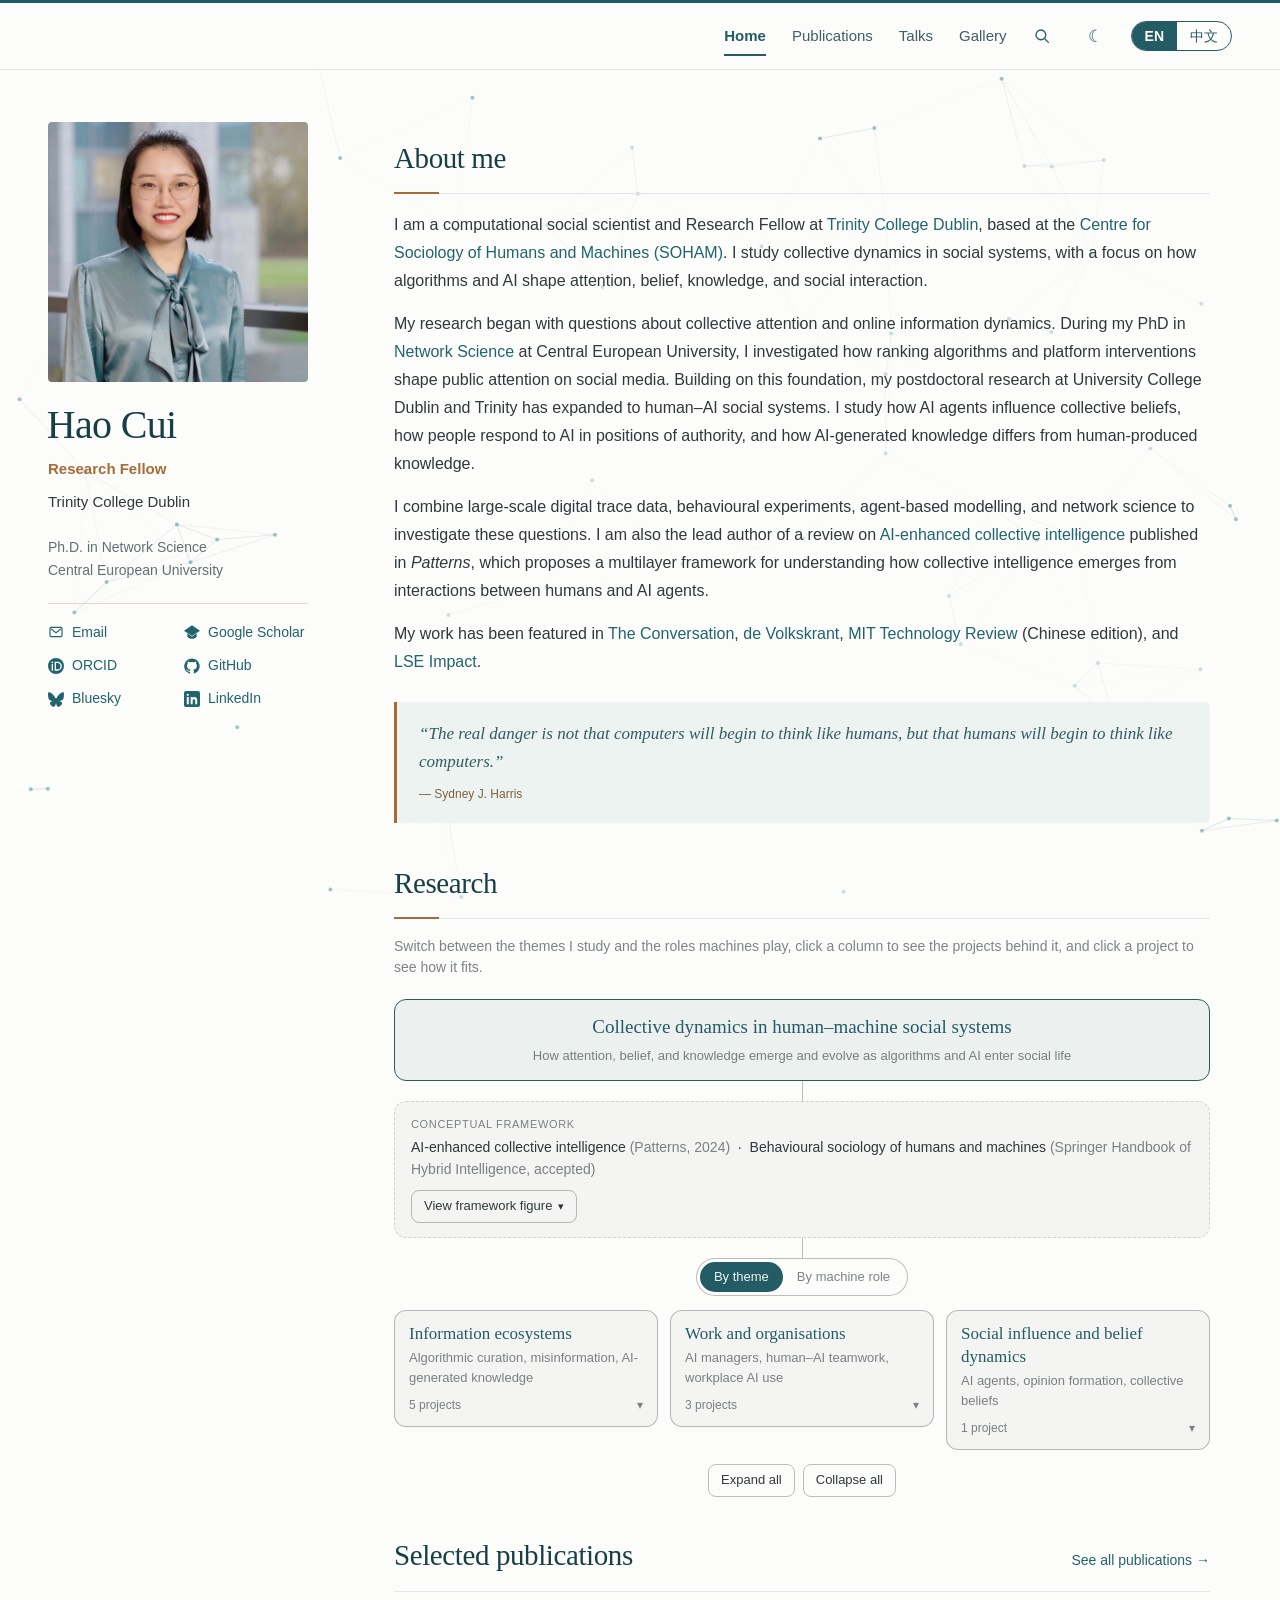
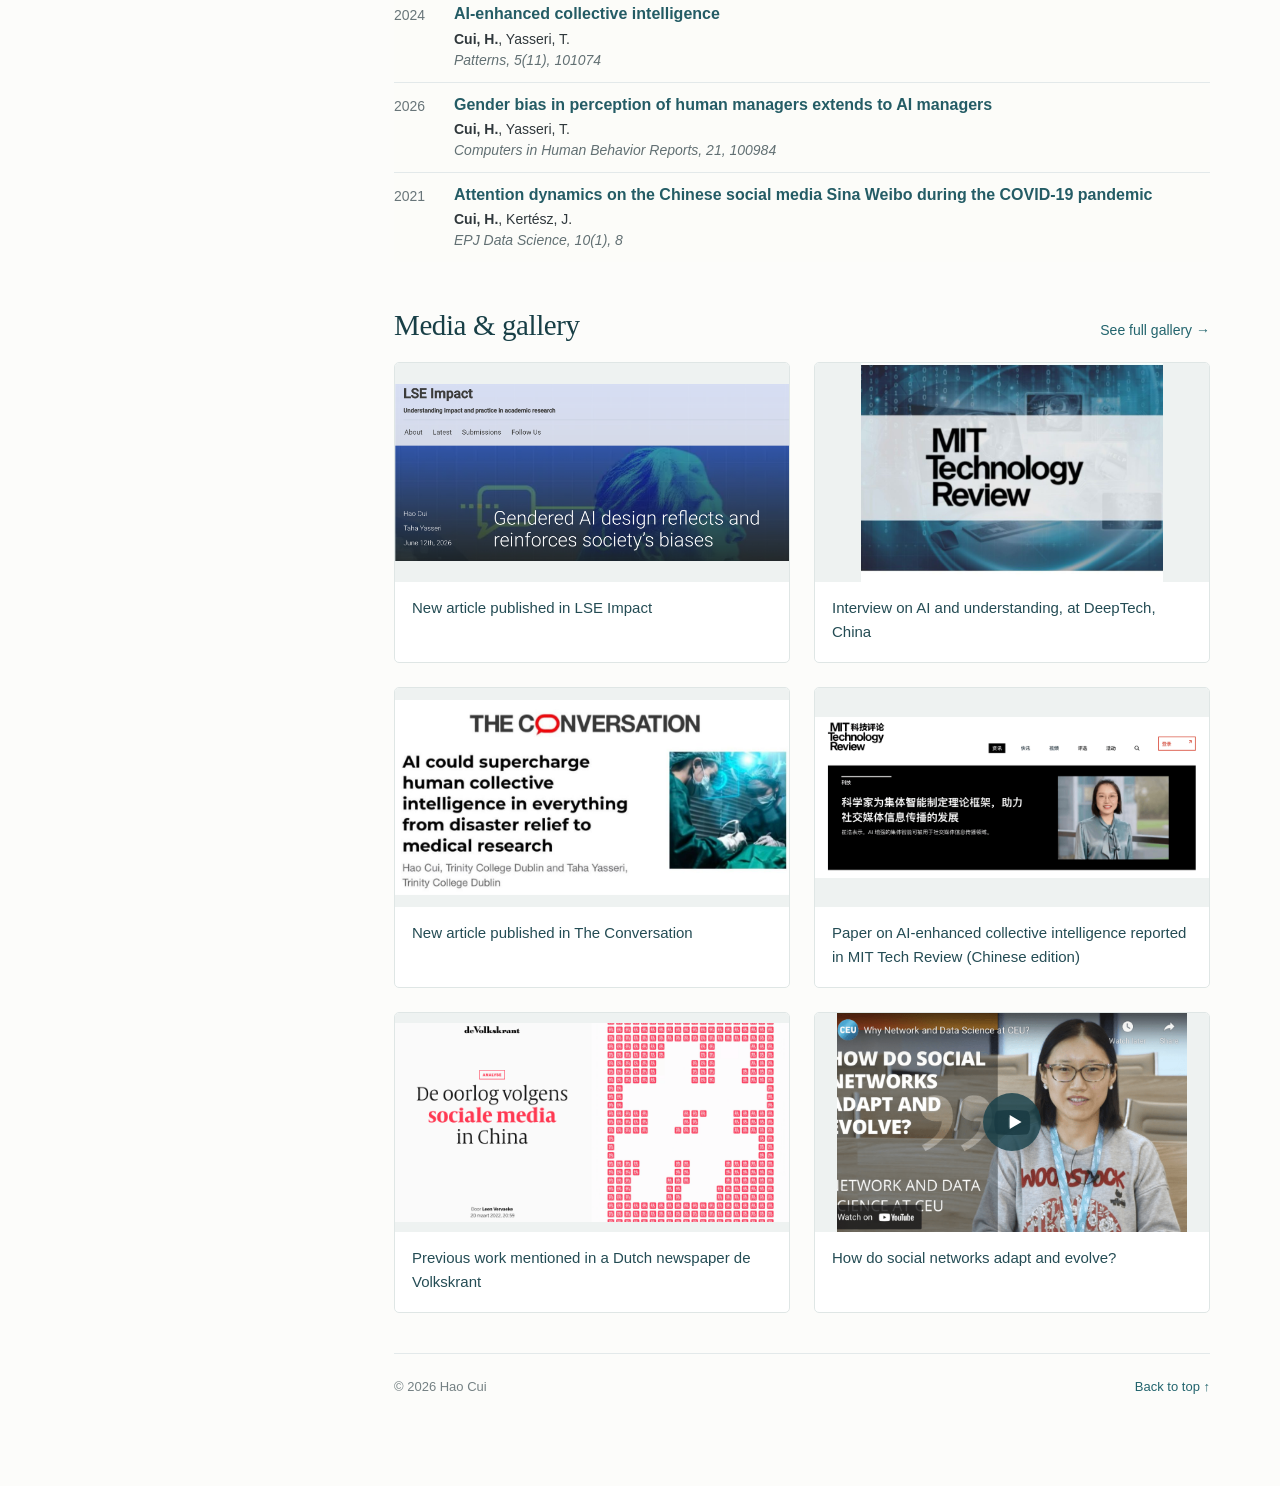
==== commit ce3bc976: "Third theme: Social influence and belief dynamics Co-Authored-By: Claude Opus 5.5 <noreply@anthropic" ====
--- a/index.html
+++ b/index.html
@@ -291,7 +291,7 @@
     setting: [
       { title: "Information ecosystems", sub: "Algorithmic curation, misinformation, AI-generated knowledge", q: "How do algorithms and AI change what information is seen, checked, and written?", ids: ["covid", "rome", "interv", "notes", "groki"] },
       { title: "Work and organisations", sub: "AI managers, human–AI teamwork, workplace AI use", q: "How does AI change the ways people work together, make decisions, and respond to authority?", ids: ["gender", "anthro", "work"] },
-      { title: "Social influence and opinion dynamics", sub: "AI agents, opinion formation, collective beliefs", q: "How do AI agents reshape social influence and the formation of collective beliefs?", ids: ["tuning"] }
+      { title: "Social influence and belief dynamics", sub: "AI agents, opinion formation, collective beliefs", q: "How do AI agents reshape social influence and the formation of collective beliefs?", ids: ["tuning"] }
     ]
   };
   var root = document.getElementById("rm-cols");
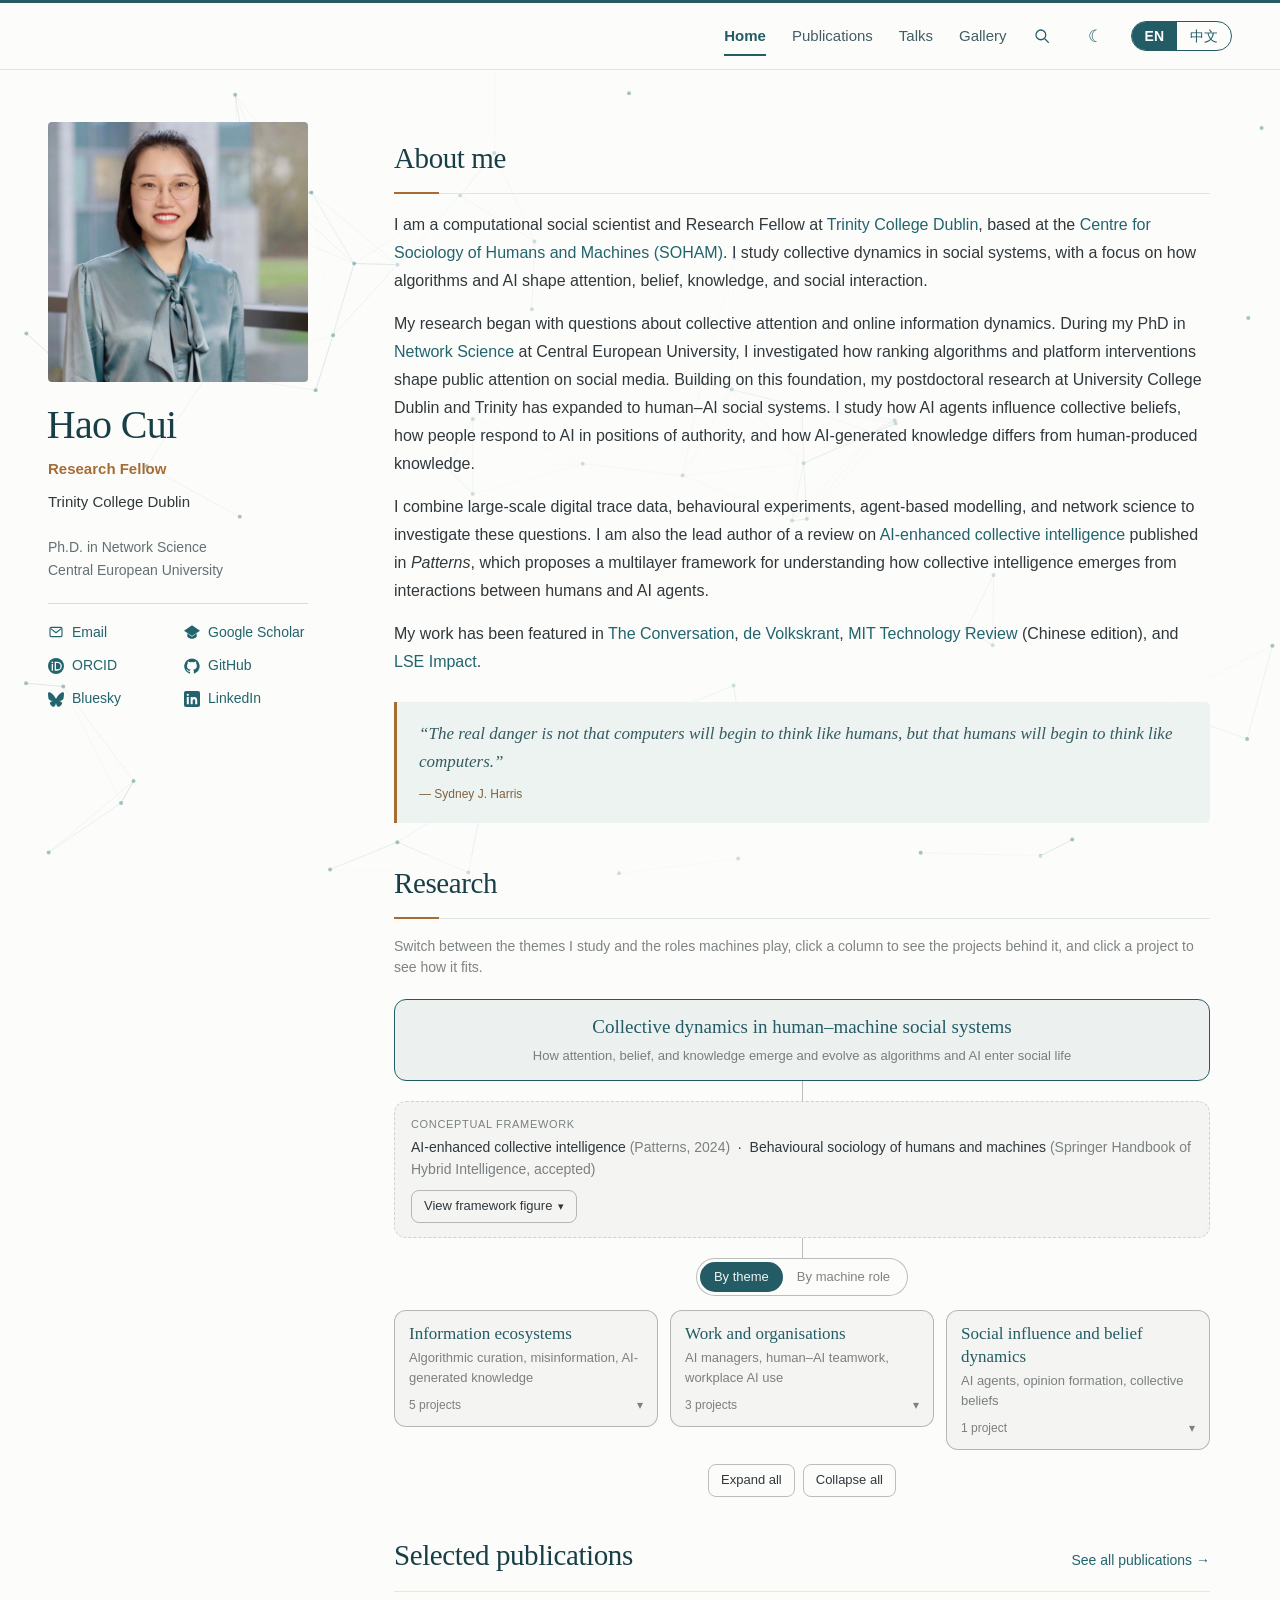
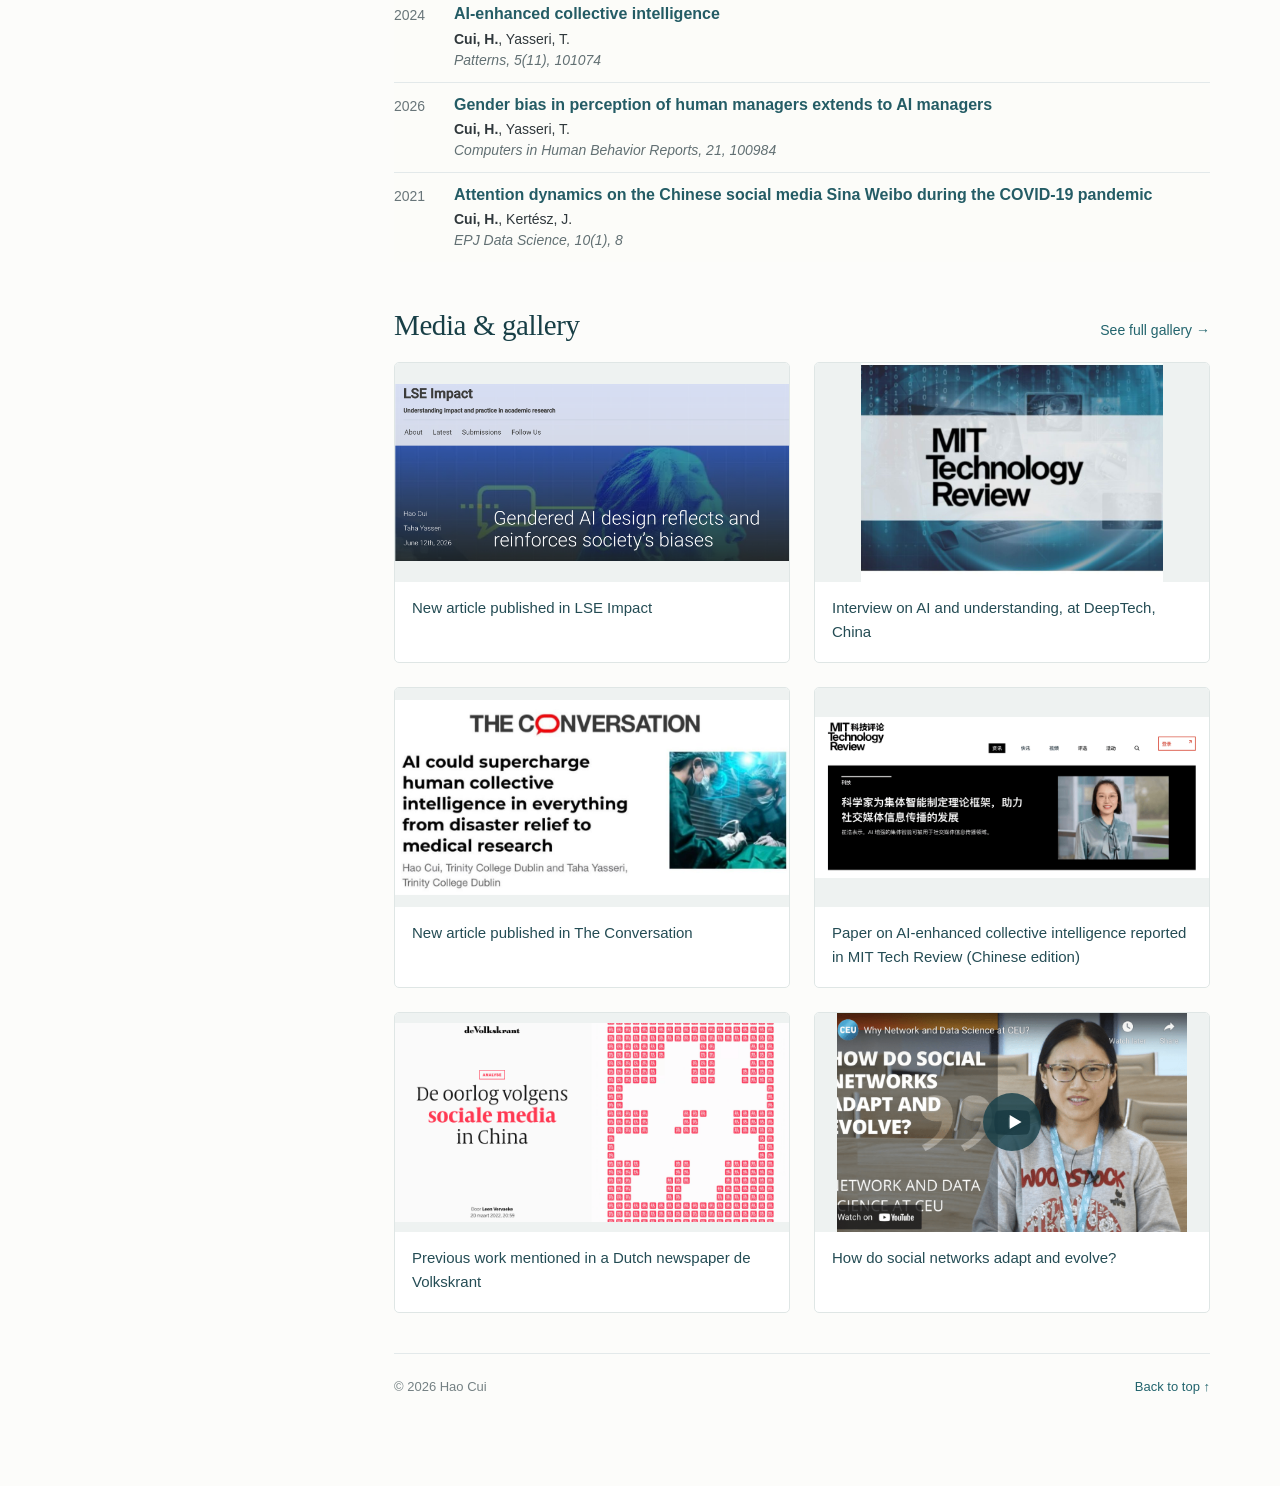
==== commit 40dde1f9: "Hide the dream entrance star in the top bar for now Co-Authored-By: Claude Opus 5.5 <noreply@anthrop" ====
--- a/index.html
+++ b/index.html
@@ -1,6 +1,6 @@
 <!DOCTYPE html>
 
-<html lang="en"><head><meta charset="utf-8"/><meta content="width=device-width, initial-scale=1" name="viewport"/><script>try{if(/[?&]from=lab(&|$)/.test(location.search)){sessionStorage.removeItem('theme-session-v1');history.replaceState(null,'',location.pathname+location.hash)}const theme=sessionStorage.getItem('theme-session-v1')||'light';document.documentElement.dataset.theme=theme;localStorage.setItem('theme-v2',theme)}catch(e){document.documentElement.dataset.theme='light'}</script><title>Hao Cui | Human–AI interaction &amp; collective intelligence</title><meta content="Hao Cui is a Research Fellow at Trinity College Dublin studying human–AI interaction, collective intelligence, and social networks." name="description"/><meta content="#245c65" name="theme-color"/><link href="portrait.jpeg?v=35" rel="icon" type="image/jpeg"/><link href="style.css?v=67" rel="stylesheet"/></head><body><canvas aria-hidden="true" id="network-background"></canvas>
+<html lang="en"><head><meta charset="utf-8"/><meta content="width=device-width, initial-scale=1" name="viewport"/><script>try{if(/[?&]from=lab(&|$)/.test(location.search)){sessionStorage.removeItem('theme-session-v1');history.replaceState(null,'',location.pathname+location.hash)}const theme=sessionStorage.getItem('theme-session-v1')||'light';document.documentElement.dataset.theme=theme;localStorage.setItem('theme-v2',theme)}catch(e){document.documentElement.dataset.theme='light'}</script><title>Hao Cui | Human–AI interaction &amp; collective intelligence</title><meta content="Hao Cui is a Research Fellow at Trinity College Dublin studying human–AI interaction, collective intelligence, and social networks." name="description"/><meta content="#245c65" name="theme-color"/><link href="portrait.jpeg?v=35" rel="icon" type="image/jpeg"/><link href="style.css?v=68" rel="stylesheet"/></head><body><canvas aria-hidden="true" id="network-background"></canvas>
 <a class="skip" href="#main">Skip to content</a><header><nav aria-label="Main navigation"><button aria-controls="site-links" aria-expanded="false" id="menu-toggle" type="button"><svg aria-hidden="true" fill="none" stroke="currentColor" stroke-linecap="round" stroke-width="1.8" viewBox="0 0 24 24"><path d="M4 7h16M4 12h16M4 17h16"/></svg><span class="menu-label">Menu</span></button><div id="site-links"><a aria-label="Dream entrance" class="dream-return" href="art.html" title="Dream entrance"><svg aria-hidden="true" class="star-icon" viewBox="0 0 24 24"><path fill="currentColor" fill-rule="evenodd" d="M12 2.5999999999999996Q13.9 10.1 21.4 12Q13.9 13.9 12 21.4Q10.1 13.9 2.5999999999999996 12Q10.1 10.1 12 2.5999999999999996ZM12 6.5Q12.55 11.45 17.5 12Q12.55 12.55 12 17.5Q11.45 12.55 6.5 12Q11.45 11.45 12 6.5Z"/></svg></a><a href="#about">Home</a><a href="publications.html">Publications</a><a href="talks.html">Talks</a><a href="gallery.html">Gallery</a></div><a aria-label="Dream entrance" class="dream-return dream-mobile" href="art.html" title="Dream entrance"><svg aria-hidden="true" class="star-icon" viewBox="0 0 24 24"><path fill="currentColor" fill-rule="evenodd" d="M12 2.5999999999999996Q13.9 10.1 21.4 12Q13.9 13.9 12 21.4Q10.1 13.9 2.5999999999999996 12Q10.1 10.1 12 2.5999999999999996ZM12 6.5Q12.55 11.45 17.5 12Q12.55 12.55 12 17.5Q11.45 12.55 6.5 12Q11.45 11.45 12 6.5Z"/></svg></a><button aria-haspopup="dialog" aria-label="Search website" id="search-toggle" type="button"><svg aria-hidden="true" fill="none" height="18" stroke="currentColor" stroke-linecap="round" stroke-width="1.7" viewbox="0 0 24 24" width="18"><circle cx="10.5" cy="10.5" r="6.5"></circle><path d="m16 16 4.5 4.5"></path></svg></button><button aria-label="Switch to dark mode" id="theme-toggle" type="button"><span class="tt-moon">☾</span></button><div class="lang-switch" role="group" aria-label="Language"><button type="button" data-lang="en" aria-pressed="true">EN</button><button type="button" data-lang="zh" aria-pressed="false" lang="zh-CN">中文</button></div></nav></header>
 <div class="layout"><aside><img alt="Portrait of Hao Cui" class="portrait" height="767" src="portrait.jpeg" width="1024"/><h1>Hao Cui</h1><p class="role">Research Fellow</p><p>Trinity College Dublin</p><p class="degree">Ph.D. in Network Science<br/>Central European University</p><div class="profile-links"><a href="mailto:cuih1@tcd.ie"><svg aria-hidden="true" class="profile-icon icon-email" fill="currentColor" focusable="false" viewbox="0 0 24 24"><rect fill="none" height="14" rx="2" stroke="currentColor" stroke-width="1.7" width="18" x="3" y="5"></rect><path d="m4 7 8 6 8-6" fill="none" stroke="currentColor" stroke-width="1.7"></path></svg>Email</a><a href="https://scholar.google.com/citations?user=l_Igub8AAAAJ"><svg aria-hidden="true" class="profile-icon icon-scholar" fill="currentColor" focusable="false" viewbox="0 0 24 24"><path d="M12 2 0 10l12 8 12-8z"></path><path d="M5 14v5c4 4 10 4 14 0v-5l-7 5z"></path></svg>Google Scholar</a><a href="https://orcid.org/0000-0002-0036-8089"><svg aria-hidden="true" class="profile-icon icon-orcid" fill="currentColor" focusable="false" viewbox="0 0 24 24"><circle cx="12" cy="12" r="12"></circle><g fill="white"><circle cx="6.5" cy="6.5" r="1.3"></circle><path d="M5.5 9h2v10h-2zM10 5.5h4a6.75 6.75 0 0 1 0 13.5h-4zm2 2V17h2a4.75 4.75 0 0 0 0-9.5z"></path></g></svg>ORCID</a><a href="https://github.com/cuihaosabrina"><svg aria-hidden="true" class="profile-icon icon-github" fill="currentColor" focusable="false" viewbox="0 0 24 24"><path d="M12 .6a11.7 11.7 0 0 0-3.7 22.8c.6.1.8-.3.8-.6v-2.2c-3.3.7-4-1.4-4-1.4-.5-1.4-1.3-1.7-1.3-1.7-1.1-.8.1-.8.1-.8 1.2.1 1.8 1.2 1.8 1.2 1 1.8 2.7 1.3 3.4 1 .1-.8.4-1.3.8-1.6-2.6-.3-5.4-1.3-5.4-5.8 0-1.3.5-2.3 1.2-3.1-.1-.3-.5-1.5.1-3.1 0 0 1-.3 3.2 1.2a11 11 0 0 1 5.8 0c2.2-1.5 3.2-1.2 3.2-1.2.6 1.6.2 2.8.1 3.1.8.8 1.2 1.8 1.2 3.1 0 4.5-2.8 5.5-5.4 5.8.4.4.8 1.1.8 2.2v3.3c0 .3.2.7.8.6A11.7 11.7 0 0 0 12 .6z"></path></svg>GitHub</a><a href="https://bsky.app/profile/cuihaosabrina.bsky.social"><svg aria-hidden="true" class="profile-icon icon-bluesky" fill="currentColor" focusable="false" viewbox="0 0 24 24"><path d="M5.2 3.2C8 5.3 11 9.5 12 11.8c1-2.3 4-6.5 6.8-8.6C20.8 1.7 24 .5 24 4.2c0 .7-.4 6.2-.7 7.1-1 3.1-4.5 3.9-7.7 3.4 5.6.9 7 3.8 3.9 6.7-5.8 5.9-7-1.5-7.5-3.4-.5 1.9-1.7 9.3-7.5 3.4-3.1-2.9-1.7-5.8 3.9-6.7-3.2.5-6.7-.3-7.7-3.4C.4 10.4 0 4.9 0 4.2 0 .5 3.2 1.7 5.2 3.2z"></path></svg>Bluesky</a><a href="https://www.linkedin.com/in/hao-cui-317104b7"><svg aria-hidden="true" class="profile-icon icon-linkedin" fill="currentColor" focusable="false" viewbox="0 0 24 24"><rect height="24" rx="3" width="24"></rect><g fill="white"><circle cx="5.7" cy="5.7" r="1.7"></circle><path d="M4.2 9h3v11h-3zM10 9h3v1.5c1-2.2 6.8-2.6 6.8 3.8V20h-3v-5.3c0-3-3.8-3-3.8 0V20h-3z"></path></g></svg>LinkedIn</a></div></aside>
 <main id="main"><section id="about"><h2>About me</h2><p>I am a computational social scientist and Research Fellow at <a href="https://peoplefinder.tcd.ie/Profile?Username=CUIH1">Trinity College Dublin</a>, based at the <a href="https://www.tcd.ie/soham/">Centre for Sociology of Humans and Machines (SOHAM)</a>. I study collective dynamics in social systems, with a focus on how algorithms and AI shape attention, belief, knowledge, and social interaction.</p><p>My research began with questions about collective attention and online information dynamics. During my PhD in <a href="https://networkdatascience.ceu.edu/">Network Science</a> at Central European University, I investigated how ranking algorithms and platform interventions shape public attention on social media. Building on this foundation, my postdoctoral research at University College Dublin and Trinity has expanded to human–AI social systems. I study how AI agents influence collective beliefs, how people respond to AI in positions of authority, and how AI-generated knowledge differs from human-produced knowledge.</p><p>I combine large-scale digital trace data, behavioural experiments, agent-based modelling, and network science to investigate these questions. I am also the lead author of a review on <a href="https://doi.org/10.1016/j.patter.2024.101074">AI-enhanced collective intelligence</a> published in <em>Patterns</em>, which proposes a multilayer framework for understanding how collective intelligence emerges from interactions between humans and AI agents.</p><p>My work has been featured in <a href="https://theconversation.com/ai-could-supercharge-human-collective-intelligence-in-everything-from-disaster-relief-to-medical-research-249437?utm_medium=article_clipboard_share&amp;utm_source=theconversation.com">The Conversation</a>, <a href="https://www.volkskrant.nl/kijkverder/v/2022/de-oorlog-volgens-weibo~v492759/">de Volkskrant</a>, <a href="https://www.mittrchina.com/news/detail/13292">MIT Technology Review</a> (Chinese edition), and <a href="https://blogs.lse.ac.uk/impactofsocialsciences/2026/06/12/gendered-ai-design-reflects-and-reinforces-societys-biases/">LSE Impact</a>.</p><blockquote class="profile-quote"><p>“The real danger is not that computers will begin to think like humans, but that humans will begin to think like computers.”</p><cite>— Sydney J. Harris</cite></blockquote></section><section id="research" aria-labelledby="rm-heading">
--- a/style.css
+++ b/style.css
@@ -92,3 +92,6 @@
 html[lang=zh-CN] #about .profile-quote p{font-family:"Noto Serif SC","Songti SC","STSong",serif;font-style:normal;font-weight:400;letter-spacing:.02em}html[lang=zh-CN] #about .profile-quote cite{font-style:normal}
 @media(max-width:780px){.lang-switch button,:root[data-theme=dark] .lang-switch button{padding:5px 10px}}
 :root[data-theme=dark] .lang-switch button[aria-pressed=true]{font-weight:600}
+
+/* Dream entrance hidden for now; delete this rule to bring the star back */
+html[data-theme] body header nav .dream-return,body header nav .dream-return{display:none!important}
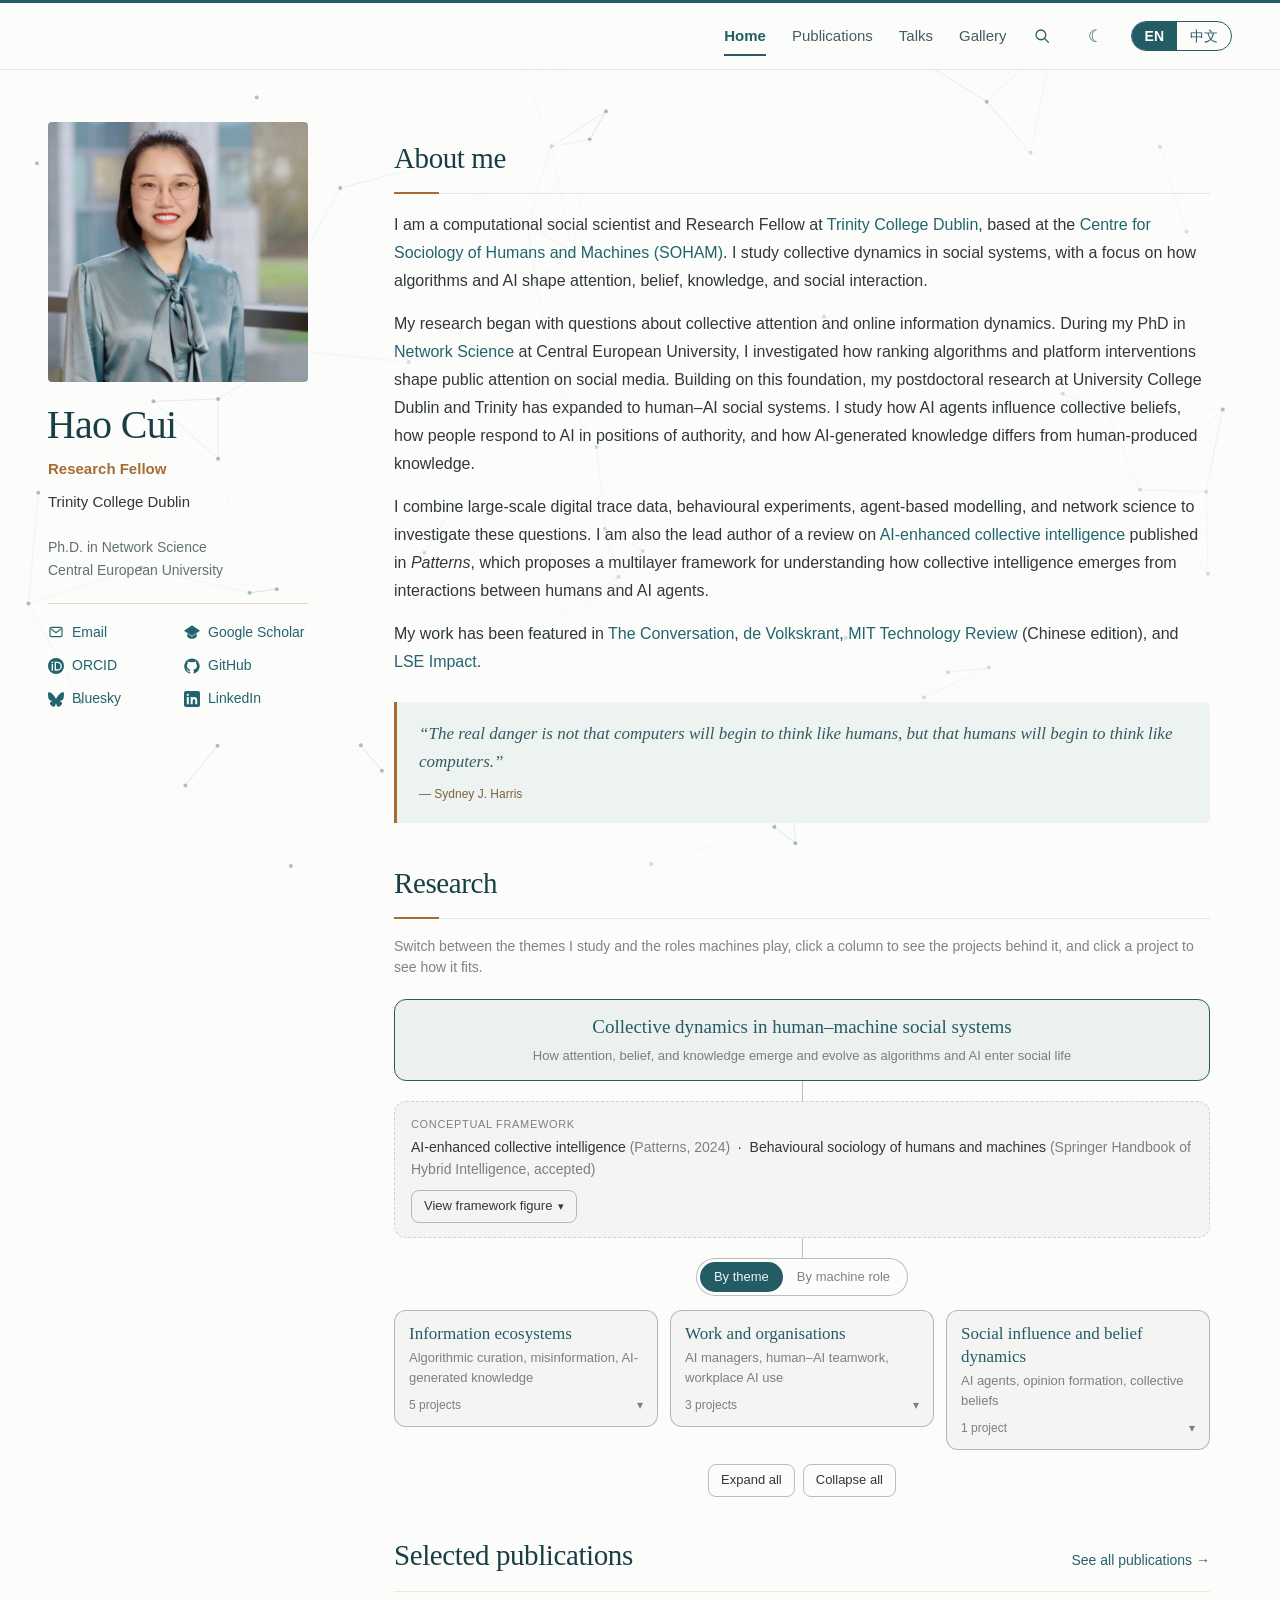
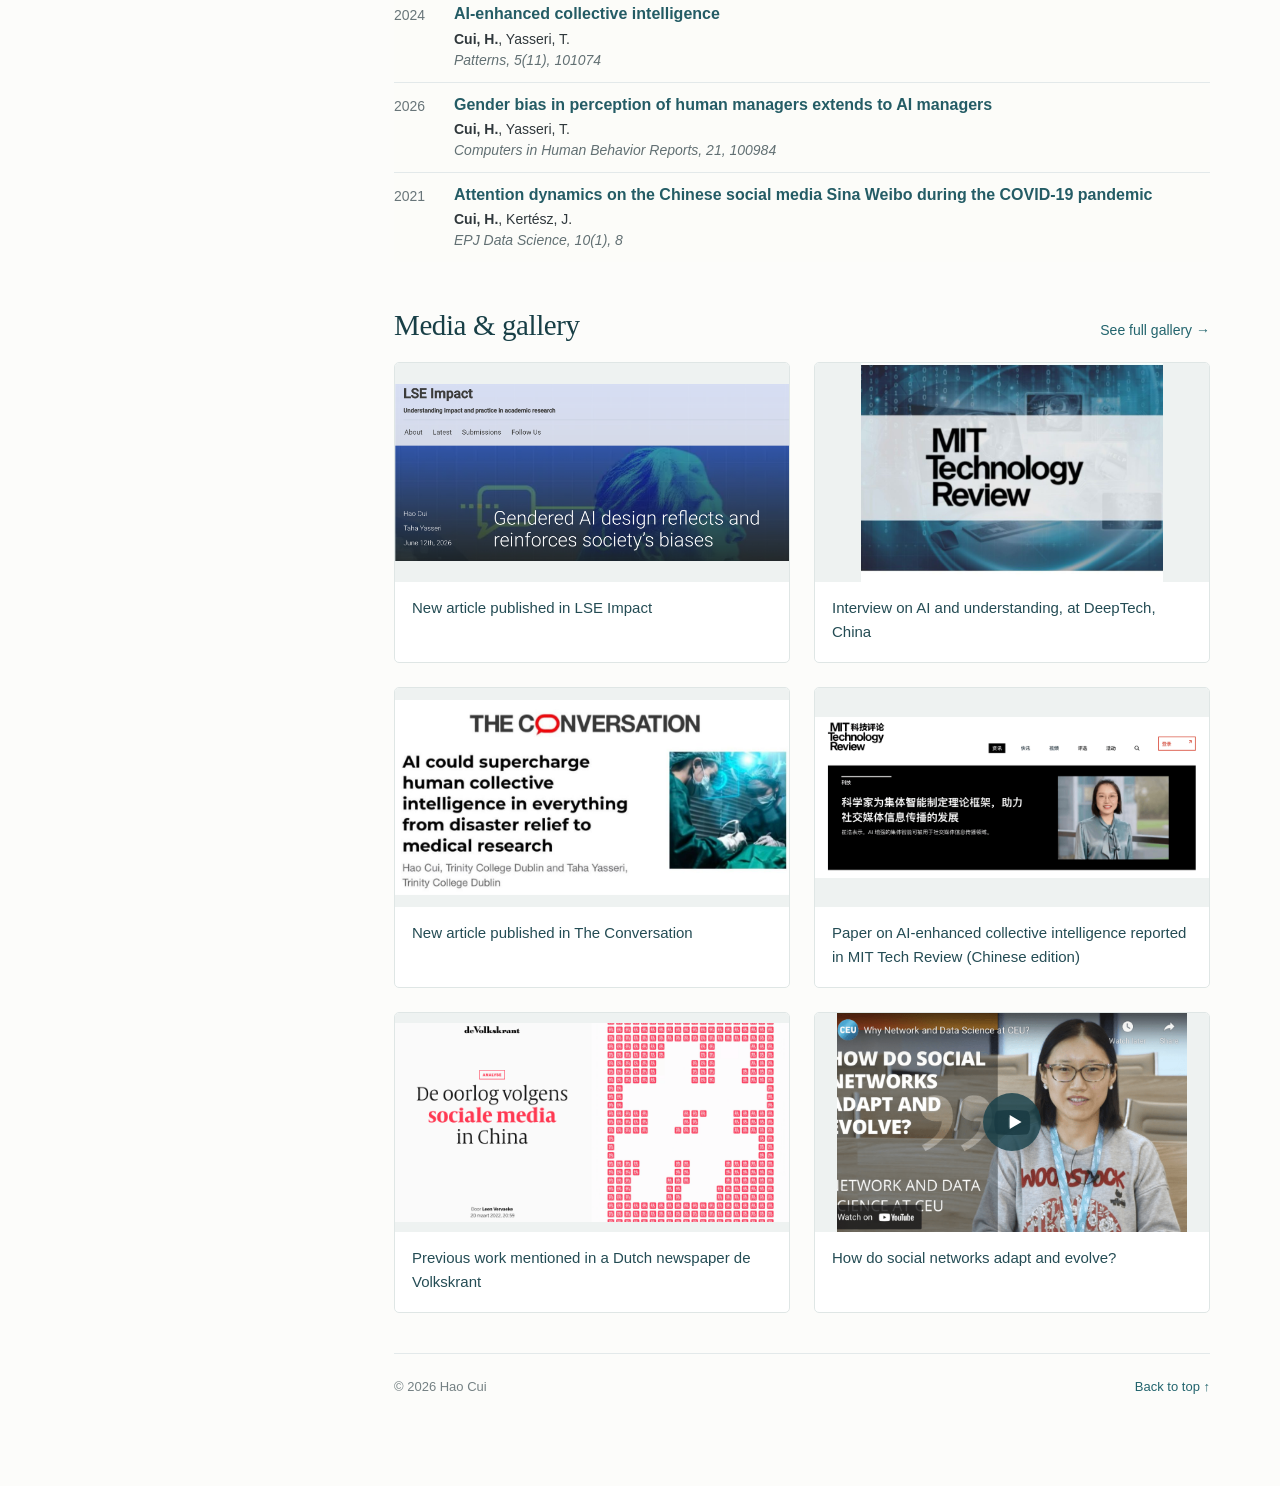
==== commit 06c9ad11: "Use Gmail address for contact Co-Authored-By: Claude Opus 5.5 <noreply@anthropic.com> Claude-Session" ====
--- a/index.html
+++ b/index.html
@@ -2,7 +2,7 @@
 
 <html lang="en"><head><meta charset="utf-8"/><meta content="width=device-width, initial-scale=1" name="viewport"/><script>try{if(/[?&]from=lab(&|$)/.test(location.search)){sessionStorage.removeItem('theme-session-v1');history.replaceState(null,'',location.pathname+location.hash)}const theme=sessionStorage.getItem('theme-session-v1')||'light';document.documentElement.dataset.theme=theme;localStorage.setItem('theme-v2',theme)}catch(e){document.documentElement.dataset.theme='light'}</script><title>Hao Cui | Human–AI interaction &amp; collective intelligence</title><meta content="Hao Cui is a Research Fellow at Trinity College Dublin studying human–AI interaction, collective intelligence, and social networks." name="description"/><meta content="#245c65" name="theme-color"/><link href="portrait.jpeg?v=35" rel="icon" type="image/jpeg"/><link href="style.css?v=68" rel="stylesheet"/></head><body><canvas aria-hidden="true" id="network-background"></canvas>
 <a class="skip" href="#main">Skip to content</a><header><nav aria-label="Main navigation"><button aria-controls="site-links" aria-expanded="false" id="menu-toggle" type="button"><svg aria-hidden="true" fill="none" stroke="currentColor" stroke-linecap="round" stroke-width="1.8" viewBox="0 0 24 24"><path d="M4 7h16M4 12h16M4 17h16"/></svg><span class="menu-label">Menu</span></button><div id="site-links"><a aria-label="Dream entrance" class="dream-return" href="art.html" title="Dream entrance"><svg aria-hidden="true" class="star-icon" viewBox="0 0 24 24"><path fill="currentColor" fill-rule="evenodd" d="M12 2.5999999999999996Q13.9 10.1 21.4 12Q13.9 13.9 12 21.4Q10.1 13.9 2.5999999999999996 12Q10.1 10.1 12 2.5999999999999996ZM12 6.5Q12.55 11.45 17.5 12Q12.55 12.55 12 17.5Q11.45 12.55 6.5 12Q11.45 11.45 12 6.5Z"/></svg></a><a href="#about">Home</a><a href="publications.html">Publications</a><a href="talks.html">Talks</a><a href="gallery.html">Gallery</a></div><a aria-label="Dream entrance" class="dream-return dream-mobile" href="art.html" title="Dream entrance"><svg aria-hidden="true" class="star-icon" viewBox="0 0 24 24"><path fill="currentColor" fill-rule="evenodd" d="M12 2.5999999999999996Q13.9 10.1 21.4 12Q13.9 13.9 12 21.4Q10.1 13.9 2.5999999999999996 12Q10.1 10.1 12 2.5999999999999996ZM12 6.5Q12.55 11.45 17.5 12Q12.55 12.55 12 17.5Q11.45 12.55 6.5 12Q11.45 11.45 12 6.5Z"/></svg></a><button aria-haspopup="dialog" aria-label="Search website" id="search-toggle" type="button"><svg aria-hidden="true" fill="none" height="18" stroke="currentColor" stroke-linecap="round" stroke-width="1.7" viewbox="0 0 24 24" width="18"><circle cx="10.5" cy="10.5" r="6.5"></circle><path d="m16 16 4.5 4.5"></path></svg></button><button aria-label="Switch to dark mode" id="theme-toggle" type="button"><span class="tt-moon">☾</span></button><div class="lang-switch" role="group" aria-label="Language"><button type="button" data-lang="en" aria-pressed="true">EN</button><button type="button" data-lang="zh" aria-pressed="false" lang="zh-CN">中文</button></div></nav></header>
-<div class="layout"><aside><img alt="Portrait of Hao Cui" class="portrait" height="767" src="portrait.jpeg" width="1024"/><h1>Hao Cui</h1><p class="role">Research Fellow</p><p>Trinity College Dublin</p><p class="degree">Ph.D. in Network Science<br/>Central European University</p><div class="profile-links"><a href="mailto:cuih1@tcd.ie"><svg aria-hidden="true" class="profile-icon icon-email" fill="currentColor" focusable="false" viewbox="0 0 24 24"><rect fill="none" height="14" rx="2" stroke="currentColor" stroke-width="1.7" width="18" x="3" y="5"></rect><path d="m4 7 8 6 8-6" fill="none" stroke="currentColor" stroke-width="1.7"></path></svg>Email</a><a href="https://scholar.google.com/citations?user=l_Igub8AAAAJ"><svg aria-hidden="true" class="profile-icon icon-scholar" fill="currentColor" focusable="false" viewbox="0 0 24 24"><path d="M12 2 0 10l12 8 12-8z"></path><path d="M5 14v5c4 4 10 4 14 0v-5l-7 5z"></path></svg>Google Scholar</a><a href="https://orcid.org/0000-0002-0036-8089"><svg aria-hidden="true" class="profile-icon icon-orcid" fill="currentColor" focusable="false" viewbox="0 0 24 24"><circle cx="12" cy="12" r="12"></circle><g fill="white"><circle cx="6.5" cy="6.5" r="1.3"></circle><path d="M5.5 9h2v10h-2zM10 5.5h4a6.75 6.75 0 0 1 0 13.5h-4zm2 2V17h2a4.75 4.75 0 0 0 0-9.5z"></path></g></svg>ORCID</a><a href="https://github.com/cuihaosabrina"><svg aria-hidden="true" class="profile-icon icon-github" fill="currentColor" focusable="false" viewbox="0 0 24 24"><path d="M12 .6a11.7 11.7 0 0 0-3.7 22.8c.6.1.8-.3.8-.6v-2.2c-3.3.7-4-1.4-4-1.4-.5-1.4-1.3-1.7-1.3-1.7-1.1-.8.1-.8.1-.8 1.2.1 1.8 1.2 1.8 1.2 1 1.8 2.7 1.3 3.4 1 .1-.8.4-1.3.8-1.6-2.6-.3-5.4-1.3-5.4-5.8 0-1.3.5-2.3 1.2-3.1-.1-.3-.5-1.5.1-3.1 0 0 1-.3 3.2 1.2a11 11 0 0 1 5.8 0c2.2-1.5 3.2-1.2 3.2-1.2.6 1.6.2 2.8.1 3.1.8.8 1.2 1.8 1.2 3.1 0 4.5-2.8 5.5-5.4 5.8.4.4.8 1.1.8 2.2v3.3c0 .3.2.7.8.6A11.7 11.7 0 0 0 12 .6z"></path></svg>GitHub</a><a href="https://bsky.app/profile/cuihaosabrina.bsky.social"><svg aria-hidden="true" class="profile-icon icon-bluesky" fill="currentColor" focusable="false" viewbox="0 0 24 24"><path d="M5.2 3.2C8 5.3 11 9.5 12 11.8c1-2.3 4-6.5 6.8-8.6C20.8 1.7 24 .5 24 4.2c0 .7-.4 6.2-.7 7.1-1 3.1-4.5 3.9-7.7 3.4 5.6.9 7 3.8 3.9 6.7-5.8 5.9-7-1.5-7.5-3.4-.5 1.9-1.7 9.3-7.5 3.4-3.1-2.9-1.7-5.8 3.9-6.7-3.2.5-6.7-.3-7.7-3.4C.4 10.4 0 4.9 0 4.2 0 .5 3.2 1.7 5.2 3.2z"></path></svg>Bluesky</a><a href="https://www.linkedin.com/in/hao-cui-317104b7"><svg aria-hidden="true" class="profile-icon icon-linkedin" fill="currentColor" focusable="false" viewbox="0 0 24 24"><rect height="24" rx="3" width="24"></rect><g fill="white"><circle cx="5.7" cy="5.7" r="1.7"></circle><path d="M4.2 9h3v11h-3zM10 9h3v1.5c1-2.2 6.8-2.6 6.8 3.8V20h-3v-5.3c0-3-3.8-3-3.8 0V20h-3z"></path></g></svg>LinkedIn</a></div></aside>
+<div class="layout"><aside><img alt="Portrait of Hao Cui" class="portrait" height="767" src="portrait.jpeg" width="1024"/><h1>Hao Cui</h1><p class="role">Research Fellow</p><p>Trinity College Dublin</p><p class="degree">Ph.D. in Network Science<br/>Central European University</p><div class="profile-links"><a href="mailto:cuihaosabrina@gmail.com"><svg aria-hidden="true" class="profile-icon icon-email" fill="currentColor" focusable="false" viewbox="0 0 24 24"><rect fill="none" height="14" rx="2" stroke="currentColor" stroke-width="1.7" width="18" x="3" y="5"></rect><path d="m4 7 8 6 8-6" fill="none" stroke="currentColor" stroke-width="1.7"></path></svg>Email</a><a href="https://scholar.google.com/citations?user=l_Igub8AAAAJ"><svg aria-hidden="true" class="profile-icon icon-scholar" fill="currentColor" focusable="false" viewbox="0 0 24 24"><path d="M12 2 0 10l12 8 12-8z"></path><path d="M5 14v5c4 4 10 4 14 0v-5l-7 5z"></path></svg>Google Scholar</a><a href="https://orcid.org/0000-0002-0036-8089"><svg aria-hidden="true" class="profile-icon icon-orcid" fill="currentColor" focusable="false" viewbox="0 0 24 24"><circle cx="12" cy="12" r="12"></circle><g fill="white"><circle cx="6.5" cy="6.5" r="1.3"></circle><path d="M5.5 9h2v10h-2zM10 5.5h4a6.75 6.75 0 0 1 0 13.5h-4zm2 2V17h2a4.75 4.75 0 0 0 0-9.5z"></path></g></svg>ORCID</a><a href="https://github.com/cuihaosabrina"><svg aria-hidden="true" class="profile-icon icon-github" fill="currentColor" focusable="false" viewbox="0 0 24 24"><path d="M12 .6a11.7 11.7 0 0 0-3.7 22.8c.6.1.8-.3.8-.6v-2.2c-3.3.7-4-1.4-4-1.4-.5-1.4-1.3-1.7-1.3-1.7-1.1-.8.1-.8.1-.8 1.2.1 1.8 1.2 1.8 1.2 1 1.8 2.7 1.3 3.4 1 .1-.8.4-1.3.8-1.6-2.6-.3-5.4-1.3-5.4-5.8 0-1.3.5-2.3 1.2-3.1-.1-.3-.5-1.5.1-3.1 0 0 1-.3 3.2 1.2a11 11 0 0 1 5.8 0c2.2-1.5 3.2-1.2 3.2-1.2.6 1.6.2 2.8.1 3.1.8.8 1.2 1.8 1.2 3.1 0 4.5-2.8 5.5-5.4 5.8.4.4.8 1.1.8 2.2v3.3c0 .3.2.7.8.6A11.7 11.7 0 0 0 12 .6z"></path></svg>GitHub</a><a href="https://bsky.app/profile/cuihaosabrina.bsky.social"><svg aria-hidden="true" class="profile-icon icon-bluesky" fill="currentColor" focusable="false" viewbox="0 0 24 24"><path d="M5.2 3.2C8 5.3 11 9.5 12 11.8c1-2.3 4-6.5 6.8-8.6C20.8 1.7 24 .5 24 4.2c0 .7-.4 6.2-.7 7.1-1 3.1-4.5 3.9-7.7 3.4 5.6.9 7 3.8 3.9 6.7-5.8 5.9-7-1.5-7.5-3.4-.5 1.9-1.7 9.3-7.5 3.4-3.1-2.9-1.7-5.8 3.9-6.7-3.2.5-6.7-.3-7.7-3.4C.4 10.4 0 4.9 0 4.2 0 .5 3.2 1.7 5.2 3.2z"></path></svg>Bluesky</a><a href="https://www.linkedin.com/in/hao-cui-317104b7"><svg aria-hidden="true" class="profile-icon icon-linkedin" fill="currentColor" focusable="false" viewbox="0 0 24 24"><rect height="24" rx="3" width="24"></rect><g fill="white"><circle cx="5.7" cy="5.7" r="1.7"></circle><path d="M4.2 9h3v11h-3zM10 9h3v1.5c1-2.2 6.8-2.6 6.8 3.8V20h-3v-5.3c0-3-3.8-3-3.8 0V20h-3z"></path></g></svg>LinkedIn</a></div></aside>
 <main id="main"><section id="about"><h2>About me</h2><p>I am a computational social scientist and Research Fellow at <a href="https://peoplefinder.tcd.ie/Profile?Username=CUIH1">Trinity College Dublin</a>, based at the <a href="https://www.tcd.ie/soham/">Centre for Sociology of Humans and Machines (SOHAM)</a>. I study collective dynamics in social systems, with a focus on how algorithms and AI shape attention, belief, knowledge, and social interaction.</p><p>My research began with questions about collective attention and online information dynamics. During my PhD in <a href="https://networkdatascience.ceu.edu/">Network Science</a> at Central European University, I investigated how ranking algorithms and platform interventions shape public attention on social media. Building on this foundation, my postdoctoral research at University College Dublin and Trinity has expanded to human–AI social systems. I study how AI agents influence collective beliefs, how people respond to AI in positions of authority, and how AI-generated knowledge differs from human-produced knowledge.</p><p>I combine large-scale digital trace data, behavioural experiments, agent-based modelling, and network science to investigate these questions. I am also the lead author of a review on <a href="https://doi.org/10.1016/j.patter.2024.101074">AI-enhanced collective intelligence</a> published in <em>Patterns</em>, which proposes a multilayer framework for understanding how collective intelligence emerges from interactions between humans and AI agents.</p><p>My work has been featured in <a href="https://theconversation.com/ai-could-supercharge-human-collective-intelligence-in-everything-from-disaster-relief-to-medical-research-249437?utm_medium=article_clipboard_share&amp;utm_source=theconversation.com">The Conversation</a>, <a href="https://www.volkskrant.nl/kijkverder/v/2022/de-oorlog-volgens-weibo~v492759/">de Volkskrant</a>, <a href="https://www.mittrchina.com/news/detail/13292">MIT Technology Review</a> (Chinese edition), and <a href="https://blogs.lse.ac.uk/impactofsocialsciences/2026/06/12/gendered-ai-design-reflects-and-reinforces-societys-biases/">LSE Impact</a>.</p><blockquote class="profile-quote"><p>“The real danger is not that computers will begin to think like humans, but that humans will begin to think like computers.”</p><cite>— Sydney J. Harris</cite></blockquote></section><section id="research" aria-labelledby="rm-heading">
 <div id="research-map">
 <style>
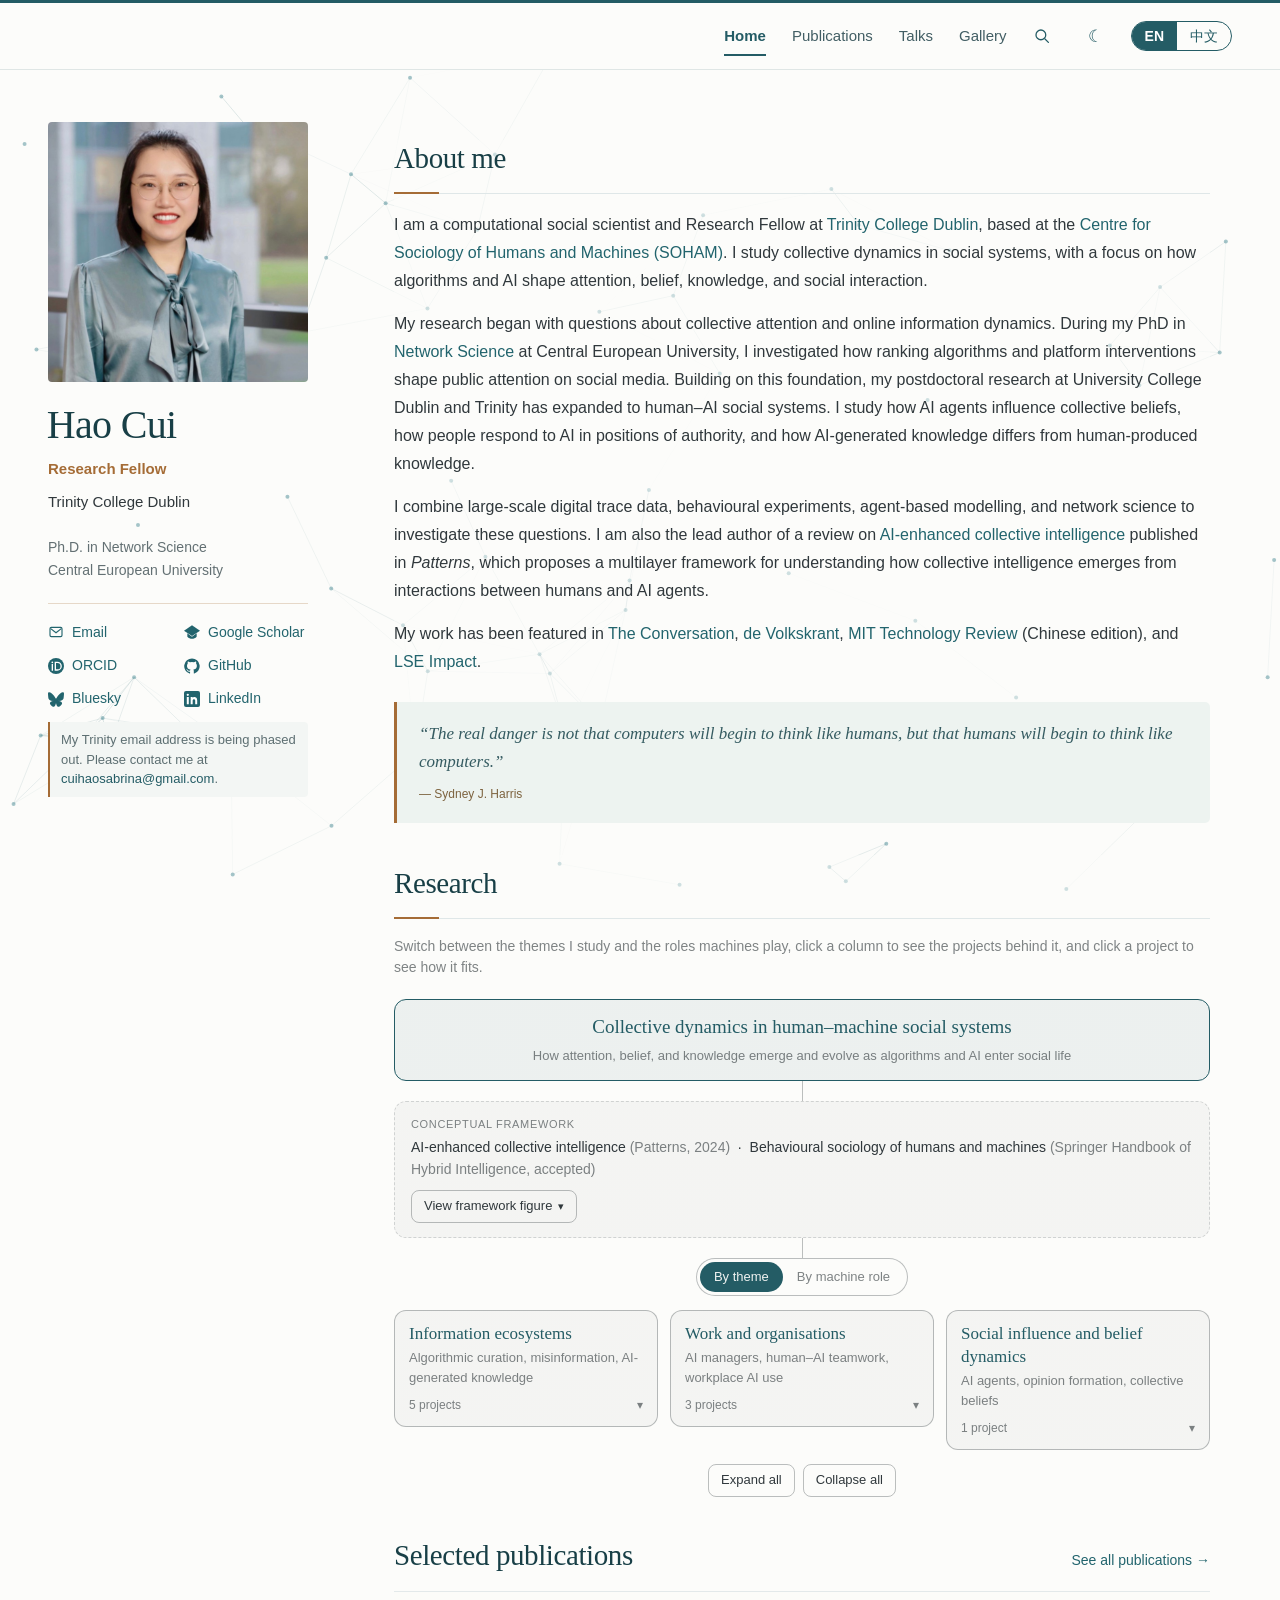
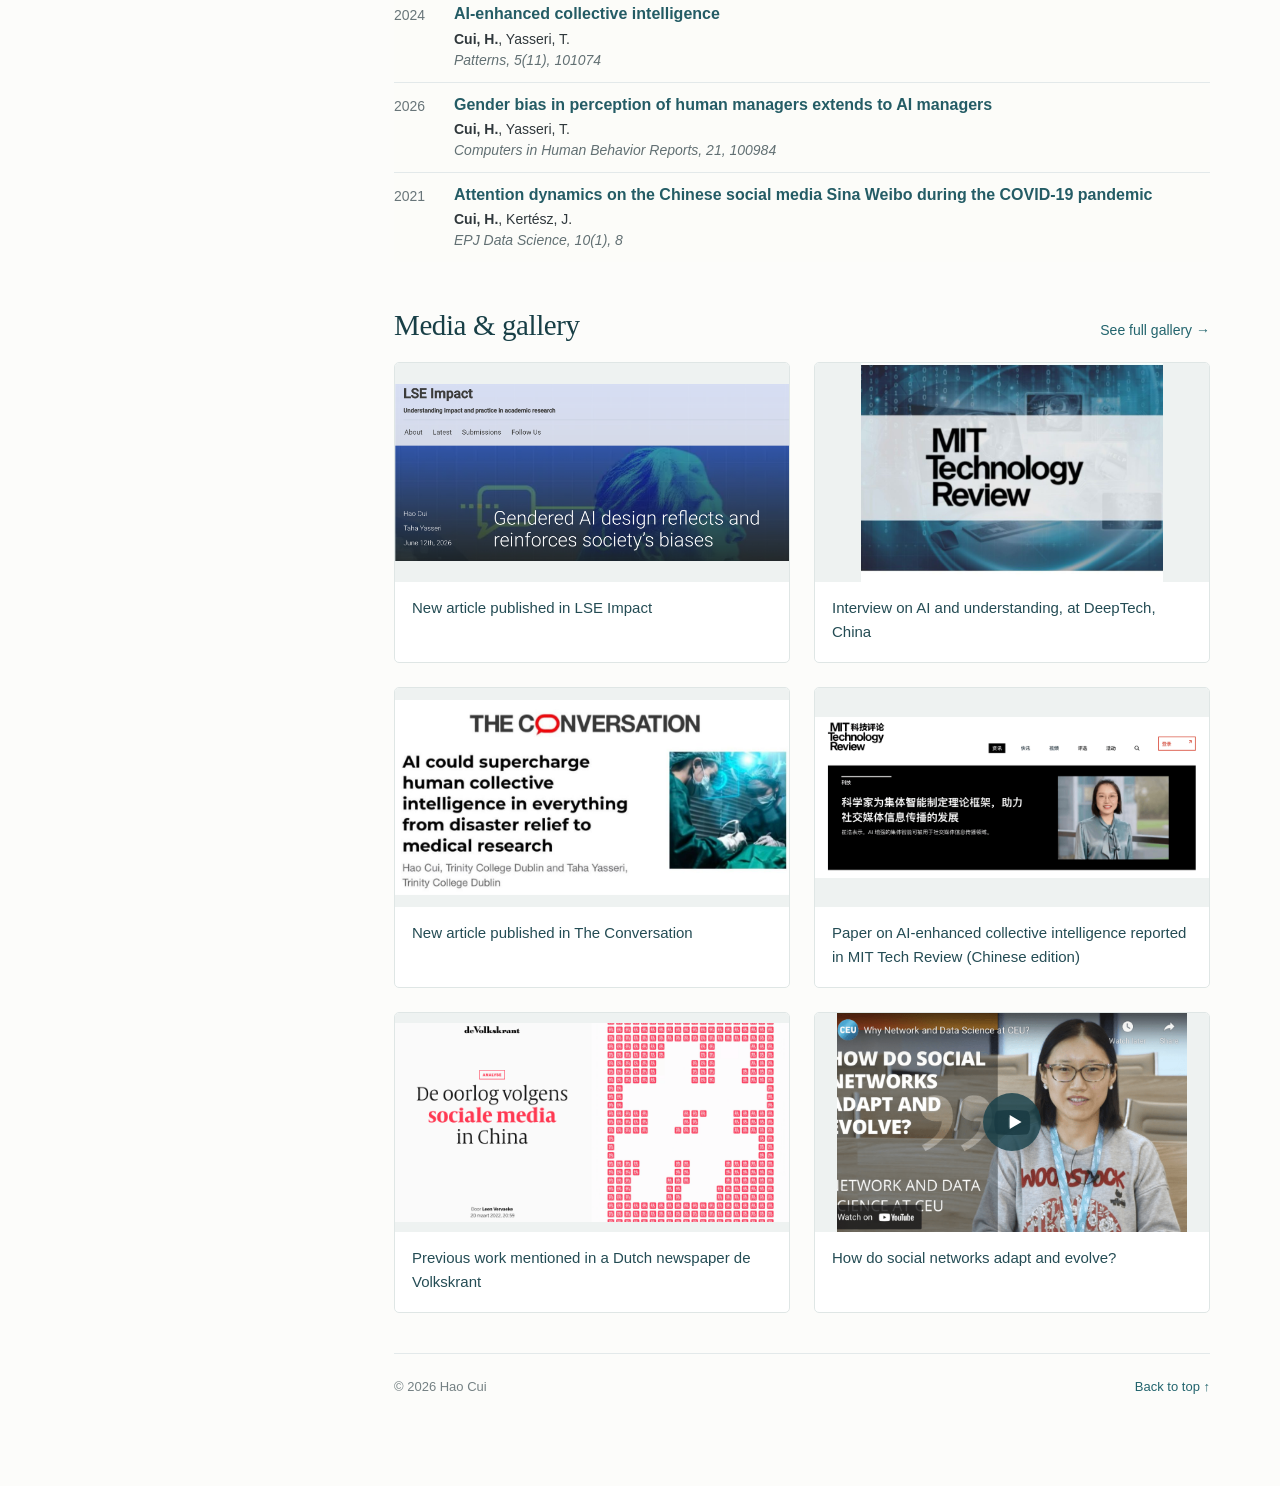
==== commit 8b533fca: "Note that the Trinity email is being phased out (preview) Co-Authored-By: Claude Opus 5.5 <noreply@a" ====
--- a/index.html
+++ b/index.html
@@ -1,8 +1,8 @@
 <!DOCTYPE html>
 
-<html lang="en"><head><meta charset="utf-8"/><meta content="width=device-width, initial-scale=1" name="viewport"/><script>try{if(/[?&]from=lab(&|$)/.test(location.search)){sessionStorage.removeItem('theme-session-v1');history.replaceState(null,'',location.pathname+location.hash)}const theme=sessionStorage.getItem('theme-session-v1')||'light';document.documentElement.dataset.theme=theme;localStorage.setItem('theme-v2',theme)}catch(e){document.documentElement.dataset.theme='light'}</script><title>Hao Cui | Human–AI interaction &amp; collective intelligence</title><meta content="Hao Cui is a Research Fellow at Trinity College Dublin studying human–AI interaction, collective intelligence, and social networks." name="description"/><meta content="#245c65" name="theme-color"/><link href="portrait.jpeg?v=35" rel="icon" type="image/jpeg"/><link href="style.css?v=68" rel="stylesheet"/></head><body><canvas aria-hidden="true" id="network-background"></canvas>
+<html lang="en"><head><meta charset="utf-8"/><meta content="width=device-width, initial-scale=1" name="viewport"/><script>try{if(/[?&]from=lab(&|$)/.test(location.search)){sessionStorage.removeItem('theme-session-v1');history.replaceState(null,'',location.pathname+location.hash)}const theme=sessionStorage.getItem('theme-session-v1')||'light';document.documentElement.dataset.theme=theme;localStorage.setItem('theme-v2',theme)}catch(e){document.documentElement.dataset.theme='light'}</script><title>Hao Cui | Human–AI interaction &amp; collective intelligence</title><meta content="Hao Cui is a Research Fellow at Trinity College Dublin studying human–AI interaction, collective intelligence, and social networks." name="description"/><meta content="#245c65" name="theme-color"/><link href="portrait.jpeg?v=35" rel="icon" type="image/jpeg"/><link href="style.css?v=69" rel="stylesheet"/></head><body><canvas aria-hidden="true" id="network-background"></canvas>
 <a class="skip" href="#main">Skip to content</a><header><nav aria-label="Main navigation"><button aria-controls="site-links" aria-expanded="false" id="menu-toggle" type="button"><svg aria-hidden="true" fill="none" stroke="currentColor" stroke-linecap="round" stroke-width="1.8" viewBox="0 0 24 24"><path d="M4 7h16M4 12h16M4 17h16"/></svg><span class="menu-label">Menu</span></button><div id="site-links"><a aria-label="Dream entrance" class="dream-return" href="art.html" title="Dream entrance"><svg aria-hidden="true" class="star-icon" viewBox="0 0 24 24"><path fill="currentColor" fill-rule="evenodd" d="M12 2.5999999999999996Q13.9 10.1 21.4 12Q13.9 13.9 12 21.4Q10.1 13.9 2.5999999999999996 12Q10.1 10.1 12 2.5999999999999996ZM12 6.5Q12.55 11.45 17.5 12Q12.55 12.55 12 17.5Q11.45 12.55 6.5 12Q11.45 11.45 12 6.5Z"/></svg></a><a href="#about">Home</a><a href="publications.html">Publications</a><a href="talks.html">Talks</a><a href="gallery.html">Gallery</a></div><a aria-label="Dream entrance" class="dream-return dream-mobile" href="art.html" title="Dream entrance"><svg aria-hidden="true" class="star-icon" viewBox="0 0 24 24"><path fill="currentColor" fill-rule="evenodd" d="M12 2.5999999999999996Q13.9 10.1 21.4 12Q13.9 13.9 12 21.4Q10.1 13.9 2.5999999999999996 12Q10.1 10.1 12 2.5999999999999996ZM12 6.5Q12.55 11.45 17.5 12Q12.55 12.55 12 17.5Q11.45 12.55 6.5 12Q11.45 11.45 12 6.5Z"/></svg></a><button aria-haspopup="dialog" aria-label="Search website" id="search-toggle" type="button"><svg aria-hidden="true" fill="none" height="18" stroke="currentColor" stroke-linecap="round" stroke-width="1.7" viewbox="0 0 24 24" width="18"><circle cx="10.5" cy="10.5" r="6.5"></circle><path d="m16 16 4.5 4.5"></path></svg></button><button aria-label="Switch to dark mode" id="theme-toggle" type="button"><span class="tt-moon">☾</span></button><div class="lang-switch" role="group" aria-label="Language"><button type="button" data-lang="en" aria-pressed="true">EN</button><button type="button" data-lang="zh" aria-pressed="false" lang="zh-CN">中文</button></div></nav></header>
-<div class="layout"><aside><img alt="Portrait of Hao Cui" class="portrait" height="767" src="portrait.jpeg" width="1024"/><h1>Hao Cui</h1><p class="role">Research Fellow</p><p>Trinity College Dublin</p><p class="degree">Ph.D. in Network Science<br/>Central European University</p><div class="profile-links"><a href="mailto:cuihaosabrina@gmail.com"><svg aria-hidden="true" class="profile-icon icon-email" fill="currentColor" focusable="false" viewbox="0 0 24 24"><rect fill="none" height="14" rx="2" stroke="currentColor" stroke-width="1.7" width="18" x="3" y="5"></rect><path d="m4 7 8 6 8-6" fill="none" stroke="currentColor" stroke-width="1.7"></path></svg>Email</a><a href="https://scholar.google.com/citations?user=l_Igub8AAAAJ"><svg aria-hidden="true" class="profile-icon icon-scholar" fill="currentColor" focusable="false" viewbox="0 0 24 24"><path d="M12 2 0 10l12 8 12-8z"></path><path d="M5 14v5c4 4 10 4 14 0v-5l-7 5z"></path></svg>Google Scholar</a><a href="https://orcid.org/0000-0002-0036-8089"><svg aria-hidden="true" class="profile-icon icon-orcid" fill="currentColor" focusable="false" viewbox="0 0 24 24"><circle cx="12" cy="12" r="12"></circle><g fill="white"><circle cx="6.5" cy="6.5" r="1.3"></circle><path d="M5.5 9h2v10h-2zM10 5.5h4a6.75 6.75 0 0 1 0 13.5h-4zm2 2V17h2a4.75 4.75 0 0 0 0-9.5z"></path></g></svg>ORCID</a><a href="https://github.com/cuihaosabrina"><svg aria-hidden="true" class="profile-icon icon-github" fill="currentColor" focusable="false" viewbox="0 0 24 24"><path d="M12 .6a11.7 11.7 0 0 0-3.7 22.8c.6.1.8-.3.8-.6v-2.2c-3.3.7-4-1.4-4-1.4-.5-1.4-1.3-1.7-1.3-1.7-1.1-.8.1-.8.1-.8 1.2.1 1.8 1.2 1.8 1.2 1 1.8 2.7 1.3 3.4 1 .1-.8.4-1.3.8-1.6-2.6-.3-5.4-1.3-5.4-5.8 0-1.3.5-2.3 1.2-3.1-.1-.3-.5-1.5.1-3.1 0 0 1-.3 3.2 1.2a11 11 0 0 1 5.8 0c2.2-1.5 3.2-1.2 3.2-1.2.6 1.6.2 2.8.1 3.1.8.8 1.2 1.8 1.2 3.1 0 4.5-2.8 5.5-5.4 5.8.4.4.8 1.1.8 2.2v3.3c0 .3.2.7.8.6A11.7 11.7 0 0 0 12 .6z"></path></svg>GitHub</a><a href="https://bsky.app/profile/cuihaosabrina.bsky.social"><svg aria-hidden="true" class="profile-icon icon-bluesky" fill="currentColor" focusable="false" viewbox="0 0 24 24"><path d="M5.2 3.2C8 5.3 11 9.5 12 11.8c1-2.3 4-6.5 6.8-8.6C20.8 1.7 24 .5 24 4.2c0 .7-.4 6.2-.7 7.1-1 3.1-4.5 3.9-7.7 3.4 5.6.9 7 3.8 3.9 6.7-5.8 5.9-7-1.5-7.5-3.4-.5 1.9-1.7 9.3-7.5 3.4-3.1-2.9-1.7-5.8 3.9-6.7-3.2.5-6.7-.3-7.7-3.4C.4 10.4 0 4.9 0 4.2 0 .5 3.2 1.7 5.2 3.2z"></path></svg>Bluesky</a><a href="https://www.linkedin.com/in/hao-cui-317104b7"><svg aria-hidden="true" class="profile-icon icon-linkedin" fill="currentColor" focusable="false" viewbox="0 0 24 24"><rect height="24" rx="3" width="24"></rect><g fill="white"><circle cx="5.7" cy="5.7" r="1.7"></circle><path d="M4.2 9h3v11h-3zM10 9h3v1.5c1-2.2 6.8-2.6 6.8 3.8V20h-3v-5.3c0-3-3.8-3-3.8 0V20h-3z"></path></g></svg>LinkedIn</a></div></aside>
+<div class="layout"><aside><img alt="Portrait of Hao Cui" class="portrait" height="767" src="portrait.jpeg" width="1024"/><h1>Hao Cui</h1><p class="role">Research Fellow</p><p>Trinity College Dublin</p><p class="degree">Ph.D. in Network Science<br/>Central European University</p><div class="profile-links"><a href="mailto:cuihaosabrina@gmail.com"><svg aria-hidden="true" class="profile-icon icon-email" fill="currentColor" focusable="false" viewbox="0 0 24 24"><rect fill="none" height="14" rx="2" stroke="currentColor" stroke-width="1.7" width="18" x="3" y="5"></rect><path d="m4 7 8 6 8-6" fill="none" stroke="currentColor" stroke-width="1.7"></path></svg>Email</a><a href="https://scholar.google.com/citations?user=l_Igub8AAAAJ"><svg aria-hidden="true" class="profile-icon icon-scholar" fill="currentColor" focusable="false" viewbox="0 0 24 24"><path d="M12 2 0 10l12 8 12-8z"></path><path d="M5 14v5c4 4 10 4 14 0v-5l-7 5z"></path></svg>Google Scholar</a><a href="https://orcid.org/0000-0002-0036-8089"><svg aria-hidden="true" class="profile-icon icon-orcid" fill="currentColor" focusable="false" viewbox="0 0 24 24"><circle cx="12" cy="12" r="12"></circle><g fill="white"><circle cx="6.5" cy="6.5" r="1.3"></circle><path d="M5.5 9h2v10h-2zM10 5.5h4a6.75 6.75 0 0 1 0 13.5h-4zm2 2V17h2a4.75 4.75 0 0 0 0-9.5z"></path></g></svg>ORCID</a><a href="https://github.com/cuihaosabrina"><svg aria-hidden="true" class="profile-icon icon-github" fill="currentColor" focusable="false" viewbox="0 0 24 24"><path d="M12 .6a11.7 11.7 0 0 0-3.7 22.8c.6.1.8-.3.8-.6v-2.2c-3.3.7-4-1.4-4-1.4-.5-1.4-1.3-1.7-1.3-1.7-1.1-.8.1-.8.1-.8 1.2.1 1.8 1.2 1.8 1.2 1 1.8 2.7 1.3 3.4 1 .1-.8.4-1.3.8-1.6-2.6-.3-5.4-1.3-5.4-5.8 0-1.3.5-2.3 1.2-3.1-.1-.3-.5-1.5.1-3.1 0 0 1-.3 3.2 1.2a11 11 0 0 1 5.8 0c2.2-1.5 3.2-1.2 3.2-1.2.6 1.6.2 2.8.1 3.1.8.8 1.2 1.8 1.2 3.1 0 4.5-2.8 5.5-5.4 5.8.4.4.8 1.1.8 2.2v3.3c0 .3.2.7.8.6A11.7 11.7 0 0 0 12 .6z"></path></svg>GitHub</a><a href="https://bsky.app/profile/cuihaosabrina.bsky.social"><svg aria-hidden="true" class="profile-icon icon-bluesky" fill="currentColor" focusable="false" viewbox="0 0 24 24"><path d="M5.2 3.2C8 5.3 11 9.5 12 11.8c1-2.3 4-6.5 6.8-8.6C20.8 1.7 24 .5 24 4.2c0 .7-.4 6.2-.7 7.1-1 3.1-4.5 3.9-7.7 3.4 5.6.9 7 3.8 3.9 6.7-5.8 5.9-7-1.5-7.5-3.4-.5 1.9-1.7 9.3-7.5 3.4-3.1-2.9-1.7-5.8 3.9-6.7-3.2.5-6.7-.3-7.7-3.4C.4 10.4 0 4.9 0 4.2 0 .5 3.2 1.7 5.2 3.2z"></path></svg>Bluesky</a><a href="https://www.linkedin.com/in/hao-cui-317104b7"><svg aria-hidden="true" class="profile-icon icon-linkedin" fill="currentColor" focusable="false" viewbox="0 0 24 24"><rect height="24" rx="3" width="24"></rect><g fill="white"><circle cx="5.7" cy="5.7" r="1.7"></circle><path d="M4.2 9h3v11h-3zM10 9h3v1.5c1-2.2 6.8-2.6 6.8 3.8V20h-3v-5.3c0-3-3.8-3-3.8 0V20h-3z"></path></g></svg>LinkedIn</a></div><p class="email-note">My Trinity email address is being phased out. Please contact me at <a href="mailto:cuihaosabrina@gmail.com">cuihaosabrina@gmail.com</a>.</p></aside>
 <main id="main"><section id="about"><h2>About me</h2><p>I am a computational social scientist and Research Fellow at <a href="https://peoplefinder.tcd.ie/Profile?Username=CUIH1">Trinity College Dublin</a>, based at the <a href="https://www.tcd.ie/soham/">Centre for Sociology of Humans and Machines (SOHAM)</a>. I study collective dynamics in social systems, with a focus on how algorithms and AI shape attention, belief, knowledge, and social interaction.</p><p>My research began with questions about collective attention and online information dynamics. During my PhD in <a href="https://networkdatascience.ceu.edu/">Network Science</a> at Central European University, I investigated how ranking algorithms and platform interventions shape public attention on social media. Building on this foundation, my postdoctoral research at University College Dublin and Trinity has expanded to human–AI social systems. I study how AI agents influence collective beliefs, how people respond to AI in positions of authority, and how AI-generated knowledge differs from human-produced knowledge.</p><p>I combine large-scale digital trace data, behavioural experiments, agent-based modelling, and network science to investigate these questions. I am also the lead author of a review on <a href="https://doi.org/10.1016/j.patter.2024.101074">AI-enhanced collective intelligence</a> published in <em>Patterns</em>, which proposes a multilayer framework for understanding how collective intelligence emerges from interactions between humans and AI agents.</p><p>My work has been featured in <a href="https://theconversation.com/ai-could-supercharge-human-collective-intelligence-in-everything-from-disaster-relief-to-medical-research-249437?utm_medium=article_clipboard_share&amp;utm_source=theconversation.com">The Conversation</a>, <a href="https://www.volkskrant.nl/kijkverder/v/2022/de-oorlog-volgens-weibo~v492759/">de Volkskrant</a>, <a href="https://www.mittrchina.com/news/detail/13292">MIT Technology Review</a> (Chinese edition), and <a href="https://blogs.lse.ac.uk/impactofsocialsciences/2026/06/12/gendered-ai-design-reflects-and-reinforces-societys-biases/">LSE Impact</a>.</p><blockquote class="profile-quote"><p>“The real danger is not that computers will begin to think like humans, but that humans will begin to think like computers.”</p><cite>— Sydney J. Harris</cite></blockquote></section><section id="research" aria-labelledby="rm-heading">
 <div id="research-map">
 <style>
@@ -350,4 +350,4 @@
 </script>
 </div>
 </section><section id="publications"><div class="section-heading"><h2>Selected publications</h2><a href="publications.html">See all publications →</a></div><article class="publication" data-topic="ai"><span class="year">2024</span><div><h3><a href="https://doi.org/10.1016/j.patter.2024.101074">AI-enhanced collective intelligence</a></h3><p><strong>Cui, H.</strong>, Yasseri, T.</p><p class="venue">Patterns, 5(11), 101074</p></div></article><article class="publication" data-topic="ai"><span class="year">2026</span><div><h3><a href="https://doi.org/10.1016/j.chbr.2026.100984">Gender bias in perception of human managers extends to AI managers</a></h3><p><strong>Cui, H.</strong>, Yasseri, T.</p><p class="venue">Computers in Human Behavior Reports, 21, 100984</p></div></article><article class="publication" data-topic="networks"><span class="year">2021</span><div><h3><a href="https://doi.org/10.1140/epjds/s13688-021-00263-0">Attention dynamics on the Chinese social media Sina Weibo during the COVID-19 pandemic</a></h3><p><strong>Cui, H.</strong>, Kertész, J.</p><p class="venue">EPJ Data Science, 10(1), 8</p></div></article></section>
-<section id="media"><div class="section-heading"><h2>Media &amp; gallery</h2><a href="gallery.html">See full gallery →</a></div><div class="image-gallery"><div class="gallery-frame"><button aria-label="Enlarge image: New article published in LSE Impact" class="image-open" data-caption="New article published in LSE Impact" data-image="gallery-0.png" data-link="https://blogs.lse.ac.uk/impactofsocialsciences/2026/06/12/gendered-ai-design-reflects-and-reinforces-societys-biases/" type="button"><img alt="" loading="lazy" src="gallery-0.png"/><span aria-hidden="true" class="view-label">View image ⤢</span></button><a class="gallery-card gallery-item" href="https://blogs.lse.ac.uk/impactofsocialsciences/2026/06/12/gendered-ai-design-reflects-and-reinforces-societys-biases/"><span class="gallery-caption">New article published in LSE Impact</span></a></div><div class="gallery-frame"><button aria-label="Enlarge image: Interview on AI and understanding, at DeepTech, China" class="image-open" data-caption="Interview on AI and understanding, at DeepTech, China" data-image="gallery-1.jpeg" data-link="https://www.tcd.ie/soham/news-and-events/news-2025/ai-and-understanding/" type="button"><img alt="" loading="lazy" src="gallery-1.jpeg"/><span aria-hidden="true" class="view-label">View image ⤢</span></button><a class="gallery-card gallery-item" href="https://www.tcd.ie/soham/news-and-events/news-2025/ai-and-understanding/"><span class="gallery-caption">Interview on AI and understanding, at DeepTech, China</span></a></div><div class="gallery-frame"><button aria-label="Enlarge image: New article published in The Conversation" class="image-open" data-caption="New article published in The Conversation" data-image="gallery-2.jpeg" data-link="https://theconversation.com/ai-could-supercharge-human-collective-intelligence-in-everything-from-disaster-relief-to-medical-research-249437?utm_medium=article_clipboard_share&amp;utm_source=theconversation.com" type="button"><img alt="" loading="lazy" src="gallery-2.jpeg"/><span aria-hidden="true" class="view-label">View image ⤢</span></button><a class="gallery-card gallery-item" href="https://theconversation.com/ai-could-supercharge-human-collective-intelligence-in-everything-from-disaster-relief-to-medical-research-249437?utm_medium=article_clipboard_share&amp;utm_source=theconversation.com"><span class="gallery-caption">New article published in The Conversation</span></a></div><div class="gallery-frame"><button aria-label="Enlarge image: Paper on AI-enhanced collective intelligence reported in MIT Tech Review (Chinese edition)" class="image-open" data-caption="Paper on AI-enhanced collective intelligence reported in MIT Tech Review (Chinese edition)" data-image="gallery-3.png" data-link="https://www.mittrchina.com/news/detail/13292" type="button"><img alt="" loading="lazy" src="gallery-3.png"/><span aria-hidden="true" class="view-label">View image ⤢</span></button><a class="gallery-card gallery-item" href="https://www.mittrchina.com/news/detail/13292"><span class="gallery-caption">Paper on AI-enhanced collective intelligence reported in MIT Tech Review (Chinese edition)</span></a></div><div class="gallery-frame"><button aria-label="Enlarge image: Previous work mentioned in a Dutch newspaper de Volkskrant" class="image-open" data-caption="Previous work mentioned in a Dutch newspaper de Volkskrant" data-image="gallery-4.png" data-link="https://www.volkskrant.nl/kijkverder/v/2022/de-oorlog-volgens-weibo~v492759/" type="button"><img alt="" loading="lazy" src="gallery-4.png"/><span aria-hidden="true" class="view-label">View image ⤢</span></button><a class="gallery-card gallery-item" href="https://www.volkskrant.nl/kijkverder/v/2022/de-oorlog-volgens-weibo~v492759/"><span class="gallery-caption">Previous work mentioned in a Dutch newspaper de Volkskrant</span></a></div><div class="gallery-frame"><button aria-label="Play video: How do social networks adapt and evolve?" class="image-open video-open" data-video="91gztlDBWfk" data-caption="How do social networks adapt and evolve?" data-image="gallery-5.png" data-link="https://www.youtube.com/watch?v=91gztlDBWfk" type="button"><img alt="" loading="lazy" src="gallery-5.png"/><span aria-hidden="true" class="play-badge"><svg viewBox="0 0 24 24"><path d="M8 5.5v13l11-6.5z" fill="currentColor"/></svg></span><span aria-hidden="true" class="view-label">View image ⤢</span></button><a class="gallery-card gallery-item" href="https://www.youtube.com/watch?v=91gztlDBWfk"><span class="gallery-caption">How do social networks adapt and evolve?</span></a></div></div></section><footer>© 2026 Hao Cui <a href="#about">Back to top ↑</a></footer></main></div><dialog aria-label="Gallery image viewer" id="image-viewer"><button aria-label="Close image viewer" class="close-viewer" type="button">×</button><img alt="" id="viewer-image"/><div class="viewer-footer"><p id="viewer-caption"></p><a id="viewer-link">Read more ↗</a></div></dialog><script defer="True" src="interactions.js?v=48"></script><script defer="True" src="network.js?v=29"></script><dialog aria-labelledby="search-title" id="site-search"><div class="search-heading"><h2 id="search-title">Search website</h2><button aria-label="Close search" id="search-close" type="button">×</button></div><label for="search-input">Search publications, talks, and more</label><input autocomplete="off" id="search-input" placeholder="e.g. AI, networks, attention" type="search"/><p aria-live="polite" id="search-status">Type to search the website.</p><ul id="search-results"></ul></dialog><script defer="True" src="search-data.js?v=40"></script><script defer="True" src="search.js?v=40"></script><script defer src="lang.js?v=26"></script></body></html>+<section id="media"><div class="section-heading"><h2>Media &amp; gallery</h2><a href="gallery.html">See full gallery →</a></div><div class="image-gallery"><div class="gallery-frame"><button aria-label="Enlarge image: New article published in LSE Impact" class="image-open" data-caption="New article published in LSE Impact" data-image="gallery-0.png" data-link="https://blogs.lse.ac.uk/impactofsocialsciences/2026/06/12/gendered-ai-design-reflects-and-reinforces-societys-biases/" type="button"><img alt="" loading="lazy" src="gallery-0.png"/><span aria-hidden="true" class="view-label">View image ⤢</span></button><a class="gallery-card gallery-item" href="https://blogs.lse.ac.uk/impactofsocialsciences/2026/06/12/gendered-ai-design-reflects-and-reinforces-societys-biases/"><span class="gallery-caption">New article published in LSE Impact</span></a></div><div class="gallery-frame"><button aria-label="Enlarge image: Interview on AI and understanding, at DeepTech, China" class="image-open" data-caption="Interview on AI and understanding, at DeepTech, China" data-image="gallery-1.jpeg" data-link="https://www.tcd.ie/soham/news-and-events/news-2025/ai-and-understanding/" type="button"><img alt="" loading="lazy" src="gallery-1.jpeg"/><span aria-hidden="true" class="view-label">View image ⤢</span></button><a class="gallery-card gallery-item" href="https://www.tcd.ie/soham/news-and-events/news-2025/ai-and-understanding/"><span class="gallery-caption">Interview on AI and understanding, at DeepTech, China</span></a></div><div class="gallery-frame"><button aria-label="Enlarge image: New article published in The Conversation" class="image-open" data-caption="New article published in The Conversation" data-image="gallery-2.jpeg" data-link="https://theconversation.com/ai-could-supercharge-human-collective-intelligence-in-everything-from-disaster-relief-to-medical-research-249437?utm_medium=article_clipboard_share&amp;utm_source=theconversation.com" type="button"><img alt="" loading="lazy" src="gallery-2.jpeg"/><span aria-hidden="true" class="view-label">View image ⤢</span></button><a class="gallery-card gallery-item" href="https://theconversation.com/ai-could-supercharge-human-collective-intelligence-in-everything-from-disaster-relief-to-medical-research-249437?utm_medium=article_clipboard_share&amp;utm_source=theconversation.com"><span class="gallery-caption">New article published in The Conversation</span></a></div><div class="gallery-frame"><button aria-label="Enlarge image: Paper on AI-enhanced collective intelligence reported in MIT Tech Review (Chinese edition)" class="image-open" data-caption="Paper on AI-enhanced collective intelligence reported in MIT Tech Review (Chinese edition)" data-image="gallery-3.png" data-link="https://www.mittrchina.com/news/detail/13292" type="button"><img alt="" loading="lazy" src="gallery-3.png"/><span aria-hidden="true" class="view-label">View image ⤢</span></button><a class="gallery-card gallery-item" href="https://www.mittrchina.com/news/detail/13292"><span class="gallery-caption">Paper on AI-enhanced collective intelligence reported in MIT Tech Review (Chinese edition)</span></a></div><div class="gallery-frame"><button aria-label="Enlarge image: Previous work mentioned in a Dutch newspaper de Volkskrant" class="image-open" data-caption="Previous work mentioned in a Dutch newspaper de Volkskrant" data-image="gallery-4.png" data-link="https://www.volkskrant.nl/kijkverder/v/2022/de-oorlog-volgens-weibo~v492759/" type="button"><img alt="" loading="lazy" src="gallery-4.png"/><span aria-hidden="true" class="view-label">View image ⤢</span></button><a class="gallery-card gallery-item" href="https://www.volkskrant.nl/kijkverder/v/2022/de-oorlog-volgens-weibo~v492759/"><span class="gallery-caption">Previous work mentioned in a Dutch newspaper de Volkskrant</span></a></div><div class="gallery-frame"><button aria-label="Play video: How do social networks adapt and evolve?" class="image-open video-open" data-video="91gztlDBWfk" data-caption="How do social networks adapt and evolve?" data-image="gallery-5.png" data-link="https://www.youtube.com/watch?v=91gztlDBWfk" type="button"><img alt="" loading="lazy" src="gallery-5.png"/><span aria-hidden="true" class="play-badge"><svg viewBox="0 0 24 24"><path d="M8 5.5v13l11-6.5z" fill="currentColor"/></svg></span><span aria-hidden="true" class="view-label">View image ⤢</span></button><a class="gallery-card gallery-item" href="https://www.youtube.com/watch?v=91gztlDBWfk"><span class="gallery-caption">How do social networks adapt and evolve?</span></a></div></div></section><footer>© 2026 Hao Cui <a href="#about">Back to top ↑</a></footer></main></div><dialog aria-label="Gallery image viewer" id="image-viewer"><button aria-label="Close image viewer" class="close-viewer" type="button">×</button><img alt="" id="viewer-image"/><div class="viewer-footer"><p id="viewer-caption"></p><a id="viewer-link">Read more ↗</a></div></dialog><script defer="True" src="interactions.js?v=48"></script><script defer="True" src="network.js?v=29"></script><dialog aria-labelledby="search-title" id="site-search"><div class="search-heading"><h2 id="search-title">Search website</h2><button aria-label="Close search" id="search-close" type="button">×</button></div><label for="search-input">Search publications, talks, and more</label><input autocomplete="off" id="search-input" placeholder="e.g. AI, networks, attention" type="search"/><p aria-live="polite" id="search-status">Type to search the website.</p><ul id="search-results"></ul></dialog><script defer="True" src="search-data.js?v=40"></script><script defer="True" src="search.js?v=40"></script><script defer src="lang.js?v=27"></script></body></html>
--- a/style.css
+++ b/style.css
@@ -95,3 +95,8 @@
 
 /* Dream entrance hidden for now; delete this rule to bring the star back */
 html[data-theme] body header nav .dream-return,body header nav .dream-return{display:none!important}
+aside .email-note{margin:12px 0 0;padding:8px 11px;font-size:13px;line-height:1.5;color:#5d6f72;background:#f3f6f4;border-left:2px solid #a56c36;border-radius:0 4px 4px 0}
+aside .email-note a{color:#245c65;white-space:nowrap}
+html[data-theme="dark"] aside .email-note{background:#1b2b2e;color:#b7c9cb;border-left-color:#d8b47d}
+html[data-theme="dark"] aside .email-note a{color:#a8d8d6}
+aside .email-note{grid-column:1/-1}
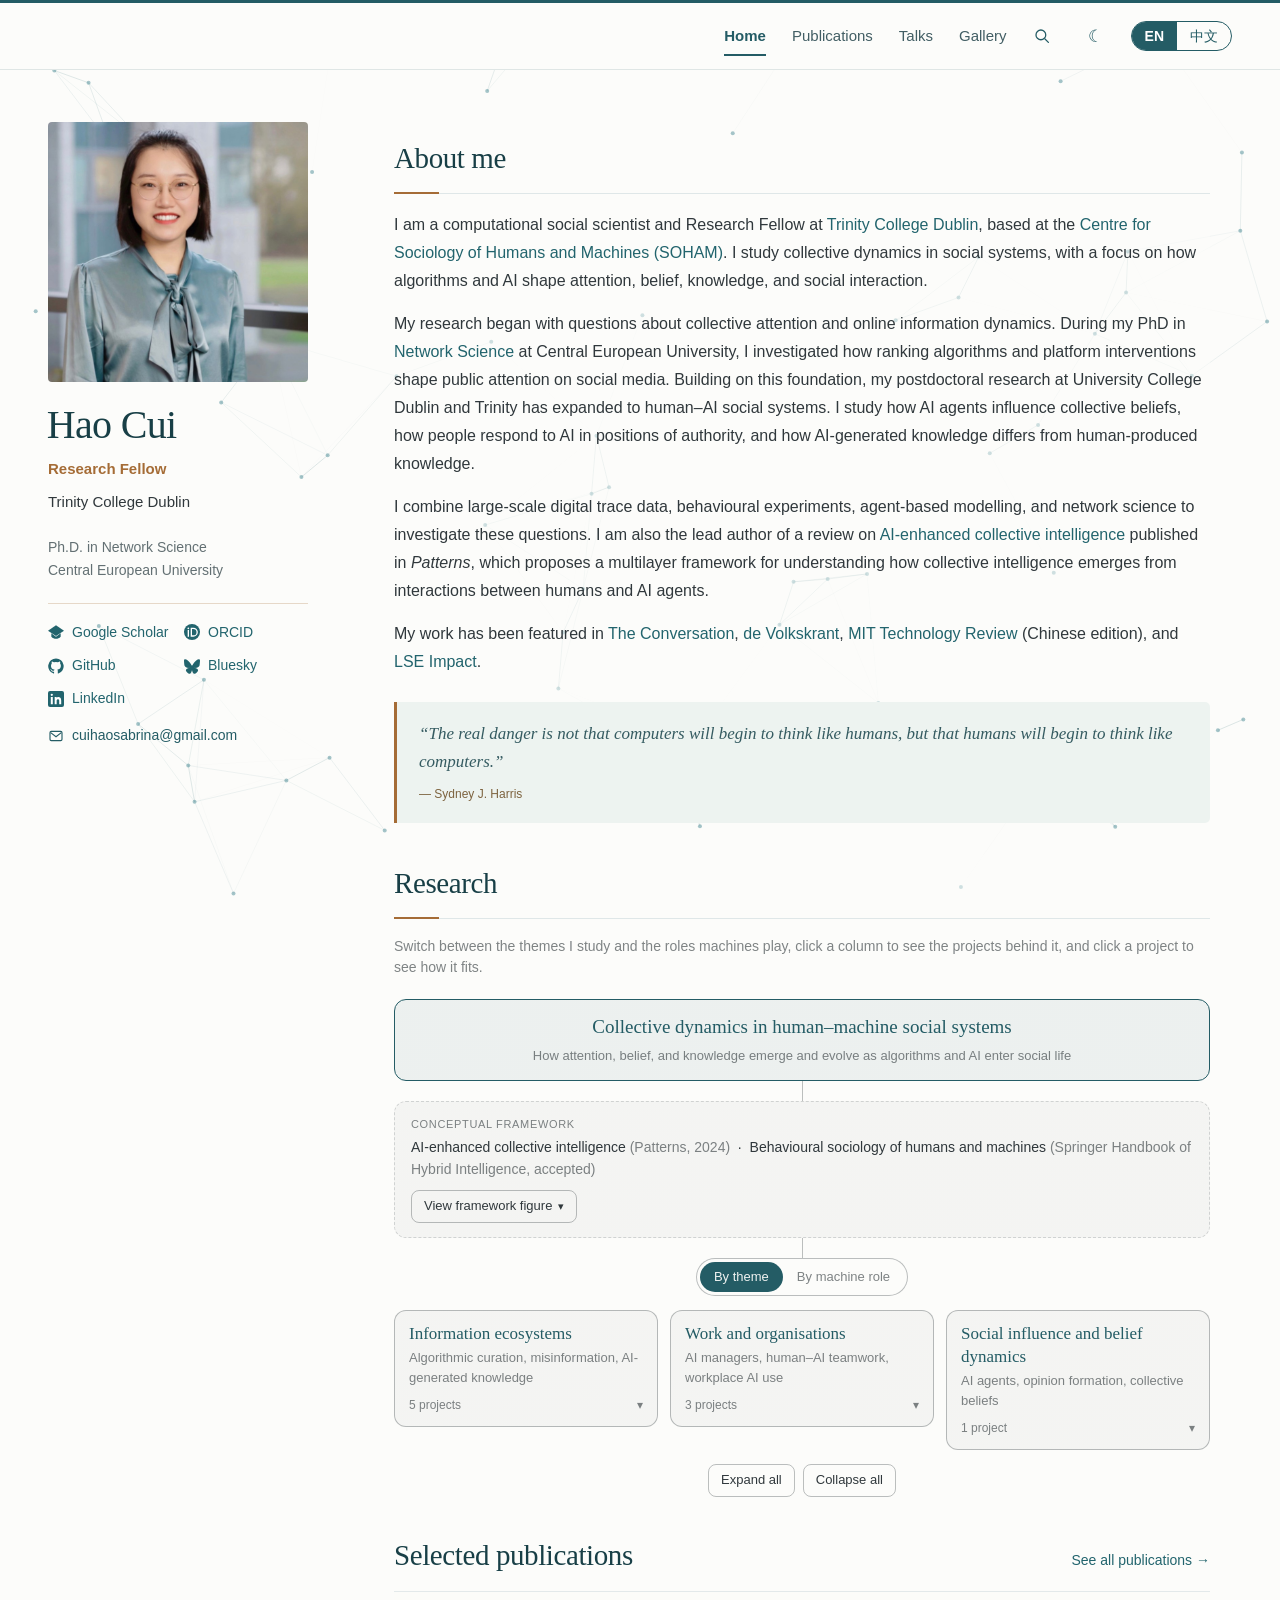
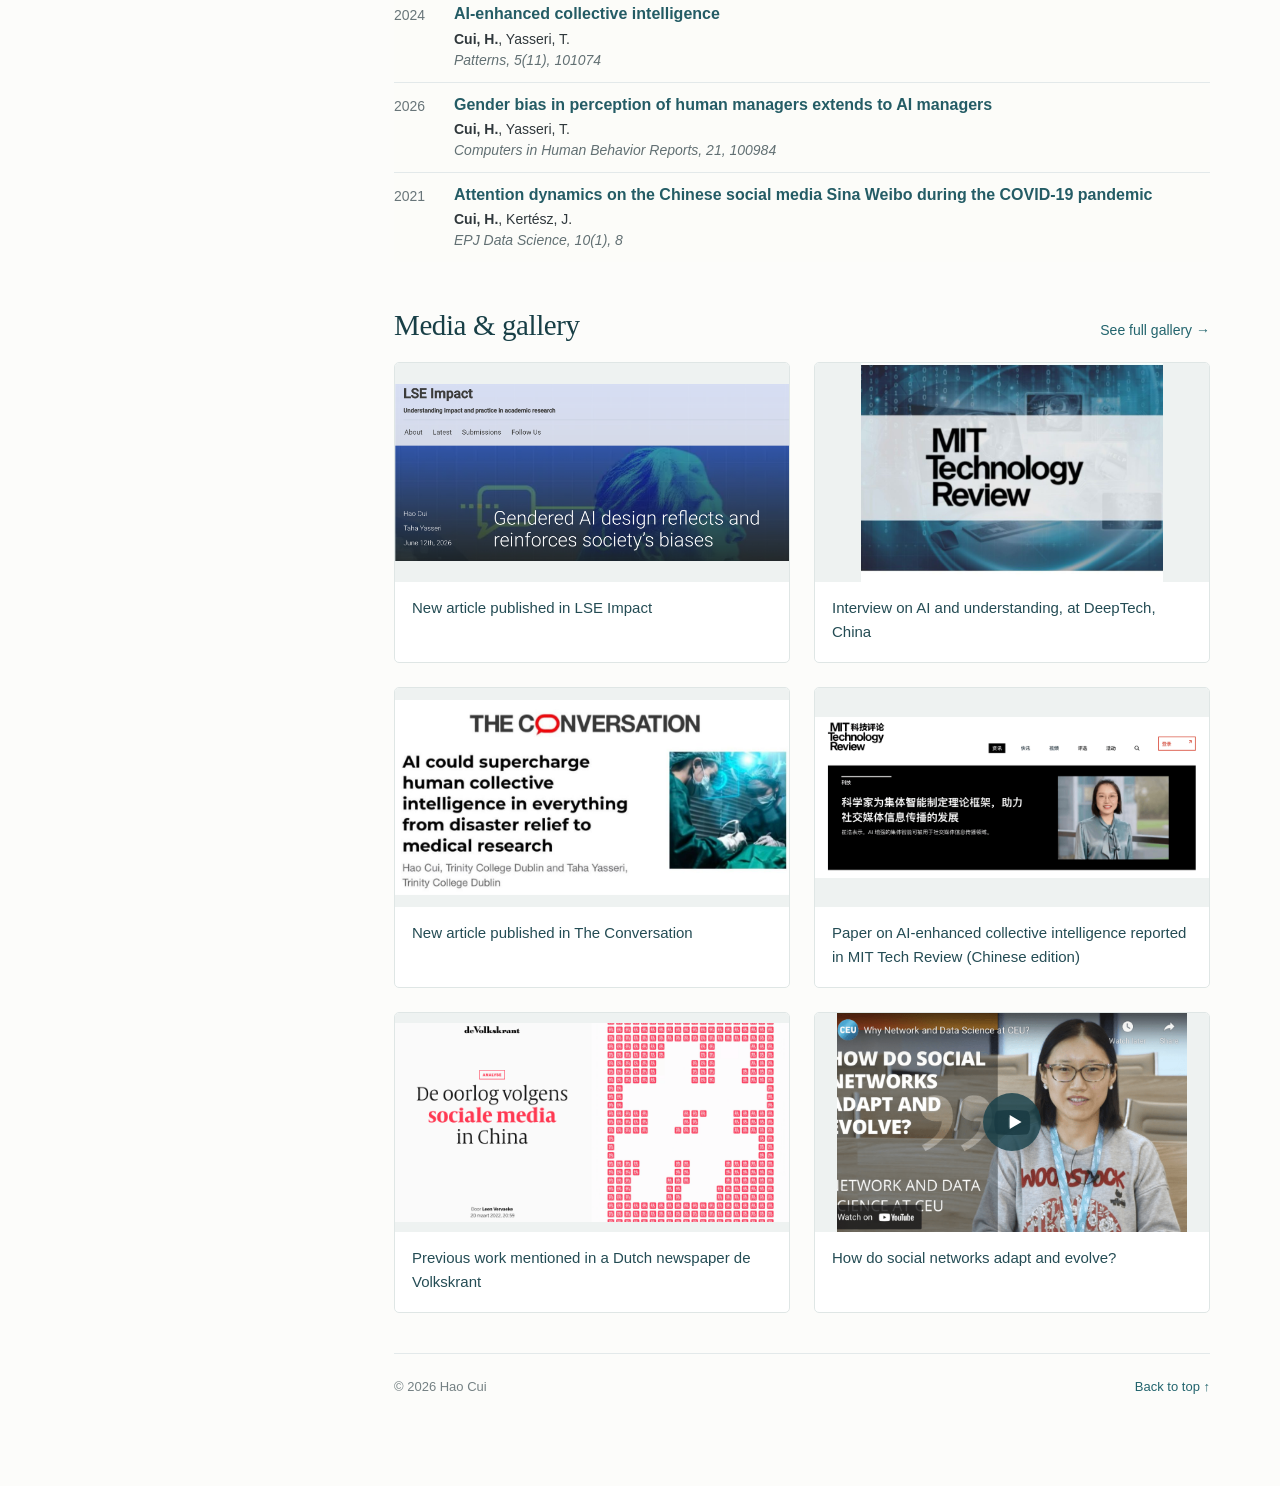
==== commit 2d630f93: "Show the Gmail address directly under the profile links (preview) Co-Authored-By: Claude Opus 5.5 <n" ====
--- a/index.html
+++ b/index.html
@@ -1,8 +1,8 @@
 <!DOCTYPE html>
 
-<html lang="en"><head><meta charset="utf-8"/><meta content="width=device-width, initial-scale=1" name="viewport"/><script>try{if(/[?&]from=lab(&|$)/.test(location.search)){sessionStorage.removeItem('theme-session-v1');history.replaceState(null,'',location.pathname+location.hash)}const theme=sessionStorage.getItem('theme-session-v1')||'light';document.documentElement.dataset.theme=theme;localStorage.setItem('theme-v2',theme)}catch(e){document.documentElement.dataset.theme='light'}</script><title>Hao Cui | Human–AI interaction &amp; collective intelligence</title><meta content="Hao Cui is a Research Fellow at Trinity College Dublin studying human–AI interaction, collective intelligence, and social networks." name="description"/><meta content="#245c65" name="theme-color"/><link href="portrait.jpeg?v=35" rel="icon" type="image/jpeg"/><link href="style.css?v=69" rel="stylesheet"/></head><body><canvas aria-hidden="true" id="network-background"></canvas>
+<html lang="en"><head><meta charset="utf-8"/><meta content="width=device-width, initial-scale=1" name="viewport"/><script>try{if(/[?&]from=lab(&|$)/.test(location.search)){sessionStorage.removeItem('theme-session-v1');history.replaceState(null,'',location.pathname+location.hash)}const theme=sessionStorage.getItem('theme-session-v1')||'light';document.documentElement.dataset.theme=theme;localStorage.setItem('theme-v2',theme)}catch(e){document.documentElement.dataset.theme='light'}</script><title>Hao Cui | Human–AI interaction &amp; collective intelligence</title><meta content="Hao Cui is a Research Fellow at Trinity College Dublin studying human–AI interaction, collective intelligence, and social networks." name="description"/><meta content="#245c65" name="theme-color"/><link href="portrait.jpeg?v=35" rel="icon" type="image/jpeg"/><link href="style.css?v=70" rel="stylesheet"/></head><body><canvas aria-hidden="true" id="network-background"></canvas>
 <a class="skip" href="#main">Skip to content</a><header><nav aria-label="Main navigation"><button aria-controls="site-links" aria-expanded="false" id="menu-toggle" type="button"><svg aria-hidden="true" fill="none" stroke="currentColor" stroke-linecap="round" stroke-width="1.8" viewBox="0 0 24 24"><path d="M4 7h16M4 12h16M4 17h16"/></svg><span class="menu-label">Menu</span></button><div id="site-links"><a aria-label="Dream entrance" class="dream-return" href="art.html" title="Dream entrance"><svg aria-hidden="true" class="star-icon" viewBox="0 0 24 24"><path fill="currentColor" fill-rule="evenodd" d="M12 2.5999999999999996Q13.9 10.1 21.4 12Q13.9 13.9 12 21.4Q10.1 13.9 2.5999999999999996 12Q10.1 10.1 12 2.5999999999999996ZM12 6.5Q12.55 11.45 17.5 12Q12.55 12.55 12 17.5Q11.45 12.55 6.5 12Q11.45 11.45 12 6.5Z"/></svg></a><a href="#about">Home</a><a href="publications.html">Publications</a><a href="talks.html">Talks</a><a href="gallery.html">Gallery</a></div><a aria-label="Dream entrance" class="dream-return dream-mobile" href="art.html" title="Dream entrance"><svg aria-hidden="true" class="star-icon" viewBox="0 0 24 24"><path fill="currentColor" fill-rule="evenodd" d="M12 2.5999999999999996Q13.9 10.1 21.4 12Q13.9 13.9 12 21.4Q10.1 13.9 2.5999999999999996 12Q10.1 10.1 12 2.5999999999999996ZM12 6.5Q12.55 11.45 17.5 12Q12.55 12.55 12 17.5Q11.45 12.55 6.5 12Q11.45 11.45 12 6.5Z"/></svg></a><button aria-haspopup="dialog" aria-label="Search website" id="search-toggle" type="button"><svg aria-hidden="true" fill="none" height="18" stroke="currentColor" stroke-linecap="round" stroke-width="1.7" viewbox="0 0 24 24" width="18"><circle cx="10.5" cy="10.5" r="6.5"></circle><path d="m16 16 4.5 4.5"></path></svg></button><button aria-label="Switch to dark mode" id="theme-toggle" type="button"><span class="tt-moon">☾</span></button><div class="lang-switch" role="group" aria-label="Language"><button type="button" data-lang="en" aria-pressed="true">EN</button><button type="button" data-lang="zh" aria-pressed="false" lang="zh-CN">中文</button></div></nav></header>
-<div class="layout"><aside><img alt="Portrait of Hao Cui" class="portrait" height="767" src="portrait.jpeg" width="1024"/><h1>Hao Cui</h1><p class="role">Research Fellow</p><p>Trinity College Dublin</p><p class="degree">Ph.D. in Network Science<br/>Central European University</p><div class="profile-links"><a href="mailto:cuihaosabrina@gmail.com"><svg aria-hidden="true" class="profile-icon icon-email" fill="currentColor" focusable="false" viewbox="0 0 24 24"><rect fill="none" height="14" rx="2" stroke="currentColor" stroke-width="1.7" width="18" x="3" y="5"></rect><path d="m4 7 8 6 8-6" fill="none" stroke="currentColor" stroke-width="1.7"></path></svg>Email</a><a href="https://scholar.google.com/citations?user=l_Igub8AAAAJ"><svg aria-hidden="true" class="profile-icon icon-scholar" fill="currentColor" focusable="false" viewbox="0 0 24 24"><path d="M12 2 0 10l12 8 12-8z"></path><path d="M5 14v5c4 4 10 4 14 0v-5l-7 5z"></path></svg>Google Scholar</a><a href="https://orcid.org/0000-0002-0036-8089"><svg aria-hidden="true" class="profile-icon icon-orcid" fill="currentColor" focusable="false" viewbox="0 0 24 24"><circle cx="12" cy="12" r="12"></circle><g fill="white"><circle cx="6.5" cy="6.5" r="1.3"></circle><path d="M5.5 9h2v10h-2zM10 5.5h4a6.75 6.75 0 0 1 0 13.5h-4zm2 2V17h2a4.75 4.75 0 0 0 0-9.5z"></path></g></svg>ORCID</a><a href="https://github.com/cuihaosabrina"><svg aria-hidden="true" class="profile-icon icon-github" fill="currentColor" focusable="false" viewbox="0 0 24 24"><path d="M12 .6a11.7 11.7 0 0 0-3.7 22.8c.6.1.8-.3.8-.6v-2.2c-3.3.7-4-1.4-4-1.4-.5-1.4-1.3-1.7-1.3-1.7-1.1-.8.1-.8.1-.8 1.2.1 1.8 1.2 1.8 1.2 1 1.8 2.7 1.3 3.4 1 .1-.8.4-1.3.8-1.6-2.6-.3-5.4-1.3-5.4-5.8 0-1.3.5-2.3 1.2-3.1-.1-.3-.5-1.5.1-3.1 0 0 1-.3 3.2 1.2a11 11 0 0 1 5.8 0c2.2-1.5 3.2-1.2 3.2-1.2.6 1.6.2 2.8.1 3.1.8.8 1.2 1.8 1.2 3.1 0 4.5-2.8 5.5-5.4 5.8.4.4.8 1.1.8 2.2v3.3c0 .3.2.7.8.6A11.7 11.7 0 0 0 12 .6z"></path></svg>GitHub</a><a href="https://bsky.app/profile/cuihaosabrina.bsky.social"><svg aria-hidden="true" class="profile-icon icon-bluesky" fill="currentColor" focusable="false" viewbox="0 0 24 24"><path d="M5.2 3.2C8 5.3 11 9.5 12 11.8c1-2.3 4-6.5 6.8-8.6C20.8 1.7 24 .5 24 4.2c0 .7-.4 6.2-.7 7.1-1 3.1-4.5 3.9-7.7 3.4 5.6.9 7 3.8 3.9 6.7-5.8 5.9-7-1.5-7.5-3.4-.5 1.9-1.7 9.3-7.5 3.4-3.1-2.9-1.7-5.8 3.9-6.7-3.2.5-6.7-.3-7.7-3.4C.4 10.4 0 4.9 0 4.2 0 .5 3.2 1.7 5.2 3.2z"></path></svg>Bluesky</a><a href="https://www.linkedin.com/in/hao-cui-317104b7"><svg aria-hidden="true" class="profile-icon icon-linkedin" fill="currentColor" focusable="false" viewbox="0 0 24 24"><rect height="24" rx="3" width="24"></rect><g fill="white"><circle cx="5.7" cy="5.7" r="1.7"></circle><path d="M4.2 9h3v11h-3zM10 9h3v1.5c1-2.2 6.8-2.6 6.8 3.8V20h-3v-5.3c0-3-3.8-3-3.8 0V20h-3z"></path></g></svg>LinkedIn</a></div><p class="email-note">My Trinity email address is being phased out. Please contact me at <a href="mailto:cuihaosabrina@gmail.com">cuihaosabrina@gmail.com</a>.</p></aside>
+<div class="layout"><aside><img alt="Portrait of Hao Cui" class="portrait" height="767" src="portrait.jpeg" width="1024"/><h1>Hao Cui</h1><p class="role">Research Fellow</p><p>Trinity College Dublin</p><p class="degree">Ph.D. in Network Science<br/>Central European University</p><div class="profile-links"><a href="https://scholar.google.com/citations?user=l_Igub8AAAAJ"><svg aria-hidden="true" class="profile-icon icon-scholar" fill="currentColor" focusable="false" viewbox="0 0 24 24"><path d="M12 2 0 10l12 8 12-8z"></path><path d="M5 14v5c4 4 10 4 14 0v-5l-7 5z"></path></svg>Google Scholar</a><a href="https://orcid.org/0000-0002-0036-8089"><svg aria-hidden="true" class="profile-icon icon-orcid" fill="currentColor" focusable="false" viewbox="0 0 24 24"><circle cx="12" cy="12" r="12"></circle><g fill="white"><circle cx="6.5" cy="6.5" r="1.3"></circle><path d="M5.5 9h2v10h-2zM10 5.5h4a6.75 6.75 0 0 1 0 13.5h-4zm2 2V17h2a4.75 4.75 0 0 0 0-9.5z"></path></g></svg>ORCID</a><a href="https://github.com/cuihaosabrina"><svg aria-hidden="true" class="profile-icon icon-github" fill="currentColor" focusable="false" viewbox="0 0 24 24"><path d="M12 .6a11.7 11.7 0 0 0-3.7 22.8c.6.1.8-.3.8-.6v-2.2c-3.3.7-4-1.4-4-1.4-.5-1.4-1.3-1.7-1.3-1.7-1.1-.8.1-.8.1-.8 1.2.1 1.8 1.2 1.8 1.2 1 1.8 2.7 1.3 3.4 1 .1-.8.4-1.3.8-1.6-2.6-.3-5.4-1.3-5.4-5.8 0-1.3.5-2.3 1.2-3.1-.1-.3-.5-1.5.1-3.1 0 0 1-.3 3.2 1.2a11 11 0 0 1 5.8 0c2.2-1.5 3.2-1.2 3.2-1.2.6 1.6.2 2.8.1 3.1.8.8 1.2 1.8 1.2 3.1 0 4.5-2.8 5.5-5.4 5.8.4.4.8 1.1.8 2.2v3.3c0 .3.2.7.8.6A11.7 11.7 0 0 0 12 .6z"></path></svg>GitHub</a><a href="https://bsky.app/profile/cuihaosabrina.bsky.social"><svg aria-hidden="true" class="profile-icon icon-bluesky" fill="currentColor" focusable="false" viewbox="0 0 24 24"><path d="M5.2 3.2C8 5.3 11 9.5 12 11.8c1-2.3 4-6.5 6.8-8.6C20.8 1.7 24 .5 24 4.2c0 .7-.4 6.2-.7 7.1-1 3.1-4.5 3.9-7.7 3.4 5.6.9 7 3.8 3.9 6.7-5.8 5.9-7-1.5-7.5-3.4-.5 1.9-1.7 9.3-7.5 3.4-3.1-2.9-1.7-5.8 3.9-6.7-3.2.5-6.7-.3-7.7-3.4C.4 10.4 0 4.9 0 4.2 0 .5 3.2 1.7 5.2 3.2z"></path></svg>Bluesky</a><a href="https://www.linkedin.com/in/hao-cui-317104b7"><svg aria-hidden="true" class="profile-icon icon-linkedin" fill="currentColor" focusable="false" viewbox="0 0 24 24"><rect height="24" rx="3" width="24"></rect><g fill="white"><circle cx="5.7" cy="5.7" r="1.7"></circle><path d="M4.2 9h3v11h-3zM10 9h3v1.5c1-2.2 6.8-2.6 6.8 3.8V20h-3v-5.3c0-3-3.8-3-3.8 0V20h-3z"></path></g></svg>LinkedIn</a></div><a class="email-line" href="mailto:cuihaosabrina@gmail.com"><svg aria-hidden="true" class="profile-icon icon-email" fill="currentColor" focusable="false" viewbox="0 0 24 24"><rect fill="none" height="14" rx="2" stroke="currentColor" stroke-width="1.7" width="18" x="3" y="5"></rect><path d="m4 7 8 6 8-6" fill="none" stroke="currentColor" stroke-width="1.7"></path></svg><span>cuihaosabrina@gmail.com</span></a></aside>
 <main id="main"><section id="about"><h2>About me</h2><p>I am a computational social scientist and Research Fellow at <a href="https://peoplefinder.tcd.ie/Profile?Username=CUIH1">Trinity College Dublin</a>, based at the <a href="https://www.tcd.ie/soham/">Centre for Sociology of Humans and Machines (SOHAM)</a>. I study collective dynamics in social systems, with a focus on how algorithms and AI shape attention, belief, knowledge, and social interaction.</p><p>My research began with questions about collective attention and online information dynamics. During my PhD in <a href="https://networkdatascience.ceu.edu/">Network Science</a> at Central European University, I investigated how ranking algorithms and platform interventions shape public attention on social media. Building on this foundation, my postdoctoral research at University College Dublin and Trinity has expanded to human–AI social systems. I study how AI agents influence collective beliefs, how people respond to AI in positions of authority, and how AI-generated knowledge differs from human-produced knowledge.</p><p>I combine large-scale digital trace data, behavioural experiments, agent-based modelling, and network science to investigate these questions. I am also the lead author of a review on <a href="https://doi.org/10.1016/j.patter.2024.101074">AI-enhanced collective intelligence</a> published in <em>Patterns</em>, which proposes a multilayer framework for understanding how collective intelligence emerges from interactions between humans and AI agents.</p><p>My work has been featured in <a href="https://theconversation.com/ai-could-supercharge-human-collective-intelligence-in-everything-from-disaster-relief-to-medical-research-249437?utm_medium=article_clipboard_share&amp;utm_source=theconversation.com">The Conversation</a>, <a href="https://www.volkskrant.nl/kijkverder/v/2022/de-oorlog-volgens-weibo~v492759/">de Volkskrant</a>, <a href="https://www.mittrchina.com/news/detail/13292">MIT Technology Review</a> (Chinese edition), and <a href="https://blogs.lse.ac.uk/impactofsocialsciences/2026/06/12/gendered-ai-design-reflects-and-reinforces-societys-biases/">LSE Impact</a>.</p><blockquote class="profile-quote"><p>“The real danger is not that computers will begin to think like humans, but that humans will begin to think like computers.”</p><cite>— Sydney J. Harris</cite></blockquote></section><section id="research" aria-labelledby="rm-heading">
 <div id="research-map">
 <style>
@@ -350,4 +350,4 @@
 </script>
 </div>
 </section><section id="publications"><div class="section-heading"><h2>Selected publications</h2><a href="publications.html">See all publications →</a></div><article class="publication" data-topic="ai"><span class="year">2024</span><div><h3><a href="https://doi.org/10.1016/j.patter.2024.101074">AI-enhanced collective intelligence</a></h3><p><strong>Cui, H.</strong>, Yasseri, T.</p><p class="venue">Patterns, 5(11), 101074</p></div></article><article class="publication" data-topic="ai"><span class="year">2026</span><div><h3><a href="https://doi.org/10.1016/j.chbr.2026.100984">Gender bias in perception of human managers extends to AI managers</a></h3><p><strong>Cui, H.</strong>, Yasseri, T.</p><p class="venue">Computers in Human Behavior Reports, 21, 100984</p></div></article><article class="publication" data-topic="networks"><span class="year">2021</span><div><h3><a href="https://doi.org/10.1140/epjds/s13688-021-00263-0">Attention dynamics on the Chinese social media Sina Weibo during the COVID-19 pandemic</a></h3><p><strong>Cui, H.</strong>, Kertész, J.</p><p class="venue">EPJ Data Science, 10(1), 8</p></div></article></section>
-<section id="media"><div class="section-heading"><h2>Media &amp; gallery</h2><a href="gallery.html">See full gallery →</a></div><div class="image-gallery"><div class="gallery-frame"><button aria-label="Enlarge image: New article published in LSE Impact" class="image-open" data-caption="New article published in LSE Impact" data-image="gallery-0.png" data-link="https://blogs.lse.ac.uk/impactofsocialsciences/2026/06/12/gendered-ai-design-reflects-and-reinforces-societys-biases/" type="button"><img alt="" loading="lazy" src="gallery-0.png"/><span aria-hidden="true" class="view-label">View image ⤢</span></button><a class="gallery-card gallery-item" href="https://blogs.lse.ac.uk/impactofsocialsciences/2026/06/12/gendered-ai-design-reflects-and-reinforces-societys-biases/"><span class="gallery-caption">New article published in LSE Impact</span></a></div><div class="gallery-frame"><button aria-label="Enlarge image: Interview on AI and understanding, at DeepTech, China" class="image-open" data-caption="Interview on AI and understanding, at DeepTech, China" data-image="gallery-1.jpeg" data-link="https://www.tcd.ie/soham/news-and-events/news-2025/ai-and-understanding/" type="button"><img alt="" loading="lazy" src="gallery-1.jpeg"/><span aria-hidden="true" class="view-label">View image ⤢</span></button><a class="gallery-card gallery-item" href="https://www.tcd.ie/soham/news-and-events/news-2025/ai-and-understanding/"><span class="gallery-caption">Interview on AI and understanding, at DeepTech, China</span></a></div><div class="gallery-frame"><button aria-label="Enlarge image: New article published in The Conversation" class="image-open" data-caption="New article published in The Conversation" data-image="gallery-2.jpeg" data-link="https://theconversation.com/ai-could-supercharge-human-collective-intelligence-in-everything-from-disaster-relief-to-medical-research-249437?utm_medium=article_clipboard_share&amp;utm_source=theconversation.com" type="button"><img alt="" loading="lazy" src="gallery-2.jpeg"/><span aria-hidden="true" class="view-label">View image ⤢</span></button><a class="gallery-card gallery-item" href="https://theconversation.com/ai-could-supercharge-human-collective-intelligence-in-everything-from-disaster-relief-to-medical-research-249437?utm_medium=article_clipboard_share&amp;utm_source=theconversation.com"><span class="gallery-caption">New article published in The Conversation</span></a></div><div class="gallery-frame"><button aria-label="Enlarge image: Paper on AI-enhanced collective intelligence reported in MIT Tech Review (Chinese edition)" class="image-open" data-caption="Paper on AI-enhanced collective intelligence reported in MIT Tech Review (Chinese edition)" data-image="gallery-3.png" data-link="https://www.mittrchina.com/news/detail/13292" type="button"><img alt="" loading="lazy" src="gallery-3.png"/><span aria-hidden="true" class="view-label">View image ⤢</span></button><a class="gallery-card gallery-item" href="https://www.mittrchina.com/news/detail/13292"><span class="gallery-caption">Paper on AI-enhanced collective intelligence reported in MIT Tech Review (Chinese edition)</span></a></div><div class="gallery-frame"><button aria-label="Enlarge image: Previous work mentioned in a Dutch newspaper de Volkskrant" class="image-open" data-caption="Previous work mentioned in a Dutch newspaper de Volkskrant" data-image="gallery-4.png" data-link="https://www.volkskrant.nl/kijkverder/v/2022/de-oorlog-volgens-weibo~v492759/" type="button"><img alt="" loading="lazy" src="gallery-4.png"/><span aria-hidden="true" class="view-label">View image ⤢</span></button><a class="gallery-card gallery-item" href="https://www.volkskrant.nl/kijkverder/v/2022/de-oorlog-volgens-weibo~v492759/"><span class="gallery-caption">Previous work mentioned in a Dutch newspaper de Volkskrant</span></a></div><div class="gallery-frame"><button aria-label="Play video: How do social networks adapt and evolve?" class="image-open video-open" data-video="91gztlDBWfk" data-caption="How do social networks adapt and evolve?" data-image="gallery-5.png" data-link="https://www.youtube.com/watch?v=91gztlDBWfk" type="button"><img alt="" loading="lazy" src="gallery-5.png"/><span aria-hidden="true" class="play-badge"><svg viewBox="0 0 24 24"><path d="M8 5.5v13l11-6.5z" fill="currentColor"/></svg></span><span aria-hidden="true" class="view-label">View image ⤢</span></button><a class="gallery-card gallery-item" href="https://www.youtube.com/watch?v=91gztlDBWfk"><span class="gallery-caption">How do social networks adapt and evolve?</span></a></div></div></section><footer>© 2026 Hao Cui <a href="#about">Back to top ↑</a></footer></main></div><dialog aria-label="Gallery image viewer" id="image-viewer"><button aria-label="Close image viewer" class="close-viewer" type="button">×</button><img alt="" id="viewer-image"/><div class="viewer-footer"><p id="viewer-caption"></p><a id="viewer-link">Read more ↗</a></div></dialog><script defer="True" src="interactions.js?v=48"></script><script defer="True" src="network.js?v=29"></script><dialog aria-labelledby="search-title" id="site-search"><div class="search-heading"><h2 id="search-title">Search website</h2><button aria-label="Close search" id="search-close" type="button">×</button></div><label for="search-input">Search publications, talks, and more</label><input autocomplete="off" id="search-input" placeholder="e.g. AI, networks, attention" type="search"/><p aria-live="polite" id="search-status">Type to search the website.</p><ul id="search-results"></ul></dialog><script defer="True" src="search-data.js?v=40"></script><script defer="True" src="search.js?v=40"></script><script defer src="lang.js?v=27"></script></body></html>+<section id="media"><div class="section-heading"><h2>Media &amp; gallery</h2><a href="gallery.html">See full gallery →</a></div><div class="image-gallery"><div class="gallery-frame"><button aria-label="Enlarge image: New article published in LSE Impact" class="image-open" data-caption="New article published in LSE Impact" data-image="gallery-0.png" data-link="https://blogs.lse.ac.uk/impactofsocialsciences/2026/06/12/gendered-ai-design-reflects-and-reinforces-societys-biases/" type="button"><img alt="" loading="lazy" src="gallery-0.png"/><span aria-hidden="true" class="view-label">View image ⤢</span></button><a class="gallery-card gallery-item" href="https://blogs.lse.ac.uk/impactofsocialsciences/2026/06/12/gendered-ai-design-reflects-and-reinforces-societys-biases/"><span class="gallery-caption">New article published in LSE Impact</span></a></div><div class="gallery-frame"><button aria-label="Enlarge image: Interview on AI and understanding, at DeepTech, China" class="image-open" data-caption="Interview on AI and understanding, at DeepTech, China" data-image="gallery-1.jpeg" data-link="https://www.tcd.ie/soham/news-and-events/news-2025/ai-and-understanding/" type="button"><img alt="" loading="lazy" src="gallery-1.jpeg"/><span aria-hidden="true" class="view-label">View image ⤢</span></button><a class="gallery-card gallery-item" href="https://www.tcd.ie/soham/news-and-events/news-2025/ai-and-understanding/"><span class="gallery-caption">Interview on AI and understanding, at DeepTech, China</span></a></div><div class="gallery-frame"><button aria-label="Enlarge image: New article published in The Conversation" class="image-open" data-caption="New article published in The Conversation" data-image="gallery-2.jpeg" data-link="https://theconversation.com/ai-could-supercharge-human-collective-intelligence-in-everything-from-disaster-relief-to-medical-research-249437?utm_medium=article_clipboard_share&amp;utm_source=theconversation.com" type="button"><img alt="" loading="lazy" src="gallery-2.jpeg"/><span aria-hidden="true" class="view-label">View image ⤢</span></button><a class="gallery-card gallery-item" href="https://theconversation.com/ai-could-supercharge-human-collective-intelligence-in-everything-from-disaster-relief-to-medical-research-249437?utm_medium=article_clipboard_share&amp;utm_source=theconversation.com"><span class="gallery-caption">New article published in The Conversation</span></a></div><div class="gallery-frame"><button aria-label="Enlarge image: Paper on AI-enhanced collective intelligence reported in MIT Tech Review (Chinese edition)" class="image-open" data-caption="Paper on AI-enhanced collective intelligence reported in MIT Tech Review (Chinese edition)" data-image="gallery-3.png" data-link="https://www.mittrchina.com/news/detail/13292" type="button"><img alt="" loading="lazy" src="gallery-3.png"/><span aria-hidden="true" class="view-label">View image ⤢</span></button><a class="gallery-card gallery-item" href="https://www.mittrchina.com/news/detail/13292"><span class="gallery-caption">Paper on AI-enhanced collective intelligence reported in MIT Tech Review (Chinese edition)</span></a></div><div class="gallery-frame"><button aria-label="Enlarge image: Previous work mentioned in a Dutch newspaper de Volkskrant" class="image-open" data-caption="Previous work mentioned in a Dutch newspaper de Volkskrant" data-image="gallery-4.png" data-link="https://www.volkskrant.nl/kijkverder/v/2022/de-oorlog-volgens-weibo~v492759/" type="button"><img alt="" loading="lazy" src="gallery-4.png"/><span aria-hidden="true" class="view-label">View image ⤢</span></button><a class="gallery-card gallery-item" href="https://www.volkskrant.nl/kijkverder/v/2022/de-oorlog-volgens-weibo~v492759/"><span class="gallery-caption">Previous work mentioned in a Dutch newspaper de Volkskrant</span></a></div><div class="gallery-frame"><button aria-label="Play video: How do social networks adapt and evolve?" class="image-open video-open" data-video="91gztlDBWfk" data-caption="How do social networks adapt and evolve?" data-image="gallery-5.png" data-link="https://www.youtube.com/watch?v=91gztlDBWfk" type="button"><img alt="" loading="lazy" src="gallery-5.png"/><span aria-hidden="true" class="play-badge"><svg viewBox="0 0 24 24"><path d="M8 5.5v13l11-6.5z" fill="currentColor"/></svg></span><span aria-hidden="true" class="view-label">View image ⤢</span></button><a class="gallery-card gallery-item" href="https://www.youtube.com/watch?v=91gztlDBWfk"><span class="gallery-caption">How do social networks adapt and evolve?</span></a></div></div></section><footer>© 2026 Hao Cui <a href="#about">Back to top ↑</a></footer></main></div><dialog aria-label="Gallery image viewer" id="image-viewer"><button aria-label="Close image viewer" class="close-viewer" type="button">×</button><img alt="" id="viewer-image"/><div class="viewer-footer"><p id="viewer-caption"></p><a id="viewer-link">Read more ↗</a></div></dialog><script defer="True" src="interactions.js?v=48"></script><script defer="True" src="network.js?v=29"></script><dialog aria-labelledby="search-title" id="site-search"><div class="search-heading"><h2 id="search-title">Search website</h2><button aria-label="Close search" id="search-close" type="button">×</button></div><label for="search-input">Search publications, talks, and more</label><input autocomplete="off" id="search-input" placeholder="e.g. AI, networks, attention" type="search"/><p aria-live="polite" id="search-status">Type to search the website.</p><ul id="search-results"></ul></dialog><script defer="True" src="search-data.js?v=40"></script><script defer="True" src="search.js?v=40"></script><script defer src="lang.js?v=28"></script></body></html>
--- a/style.css
+++ b/style.css
@@ -95,8 +95,7 @@
 
 /* Dream entrance hidden for now; delete this rule to bring the star back */
 html[data-theme] body header nav .dream-return,body header nav .dream-return{display:none!important}
-aside .email-note{margin:12px 0 0;padding:8px 11px;font-size:13px;line-height:1.5;color:#5d6f72;background:#f3f6f4;border-left:2px solid #a56c36;border-radius:0 4px 4px 0}
-aside .email-note a{color:#245c65;white-space:nowrap}
-html[data-theme="dark"] aside .email-note{background:#1b2b2e;color:#b7c9cb;border-left-color:#d8b47d}
-html[data-theme="dark"] aside .email-note a{color:#a8d8d6}
-aside .email-note{grid-column:1/-1}
+aside .email-line{display:flex;align-items:center;gap:8px;margin-top:14px;font-size:14px;color:#245c65;text-decoration:none;grid-column:1/-1;width:max-content;max-width:100%}
+aside .email-line:hover span{text-decoration:underline}
+aside .email-line .profile-icon{flex:none}
+html[data-theme="dark"] aside .email-line{color:#a8d8d6}
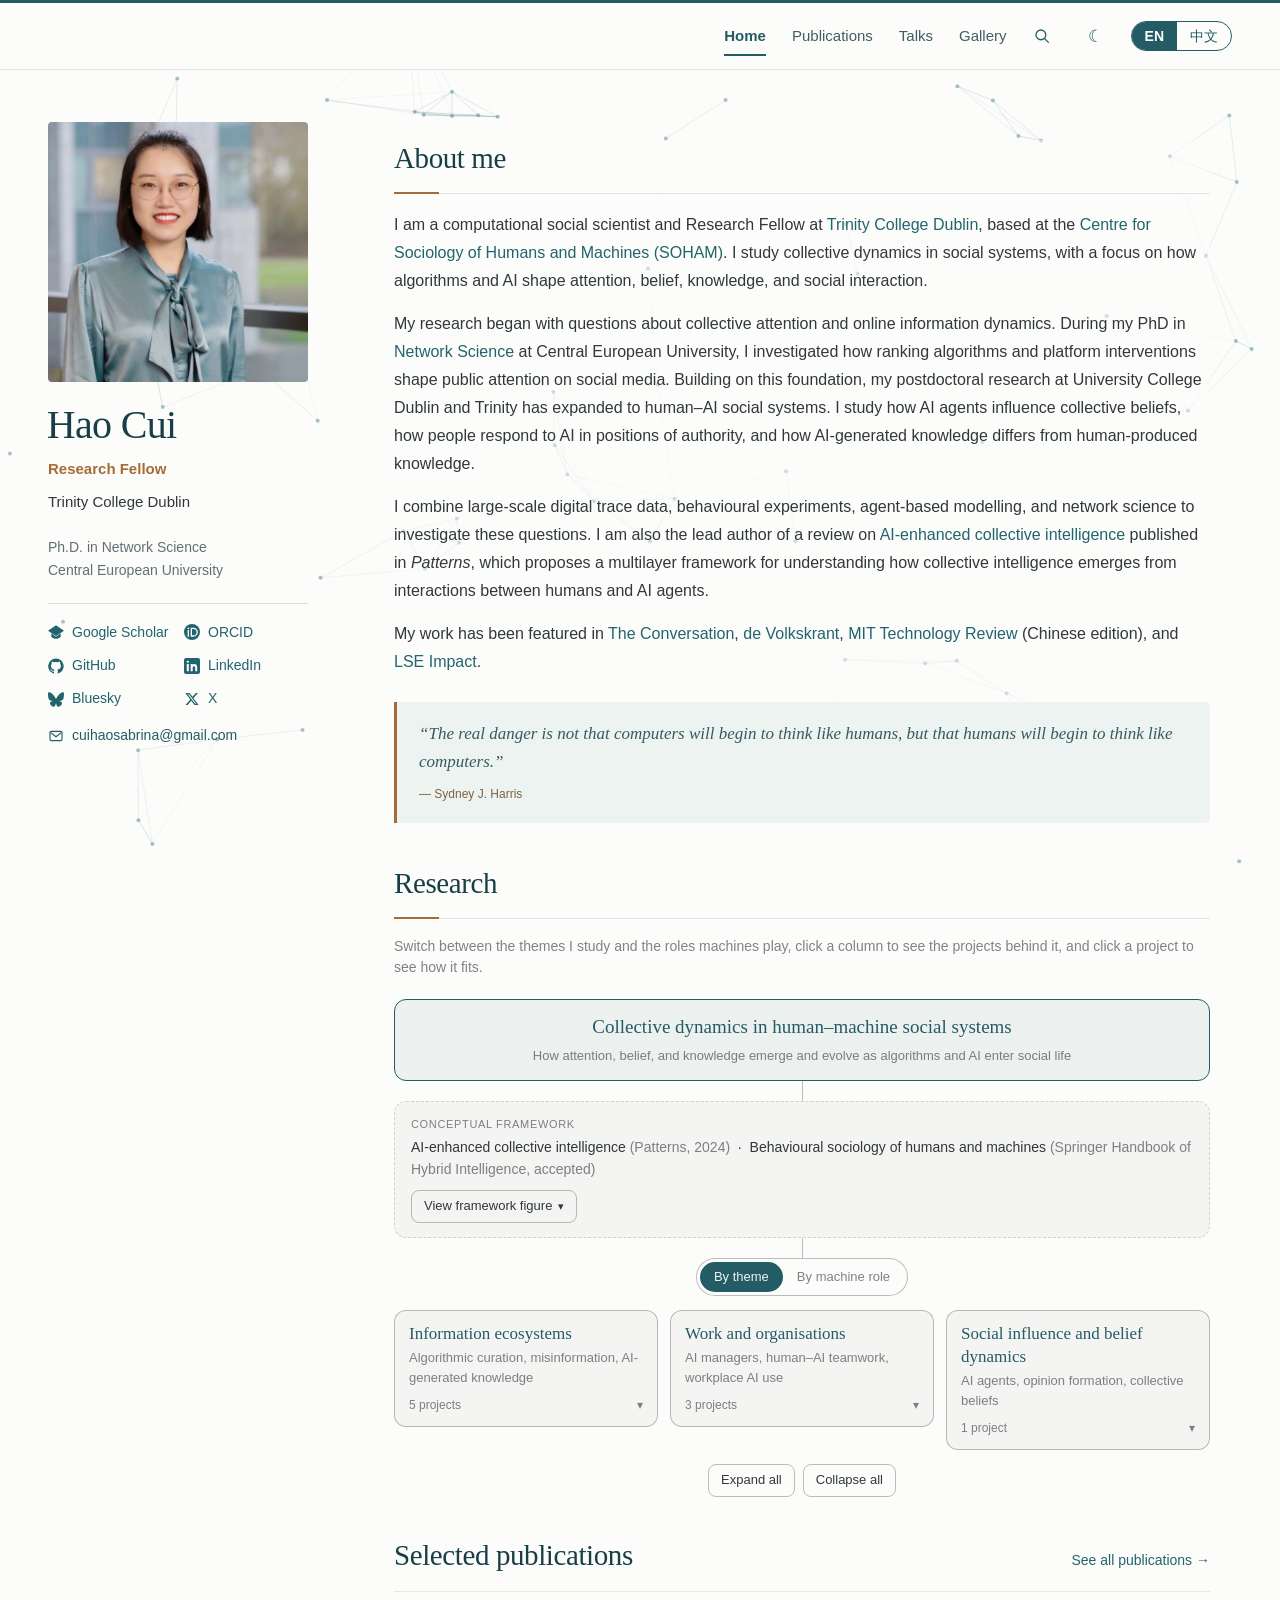
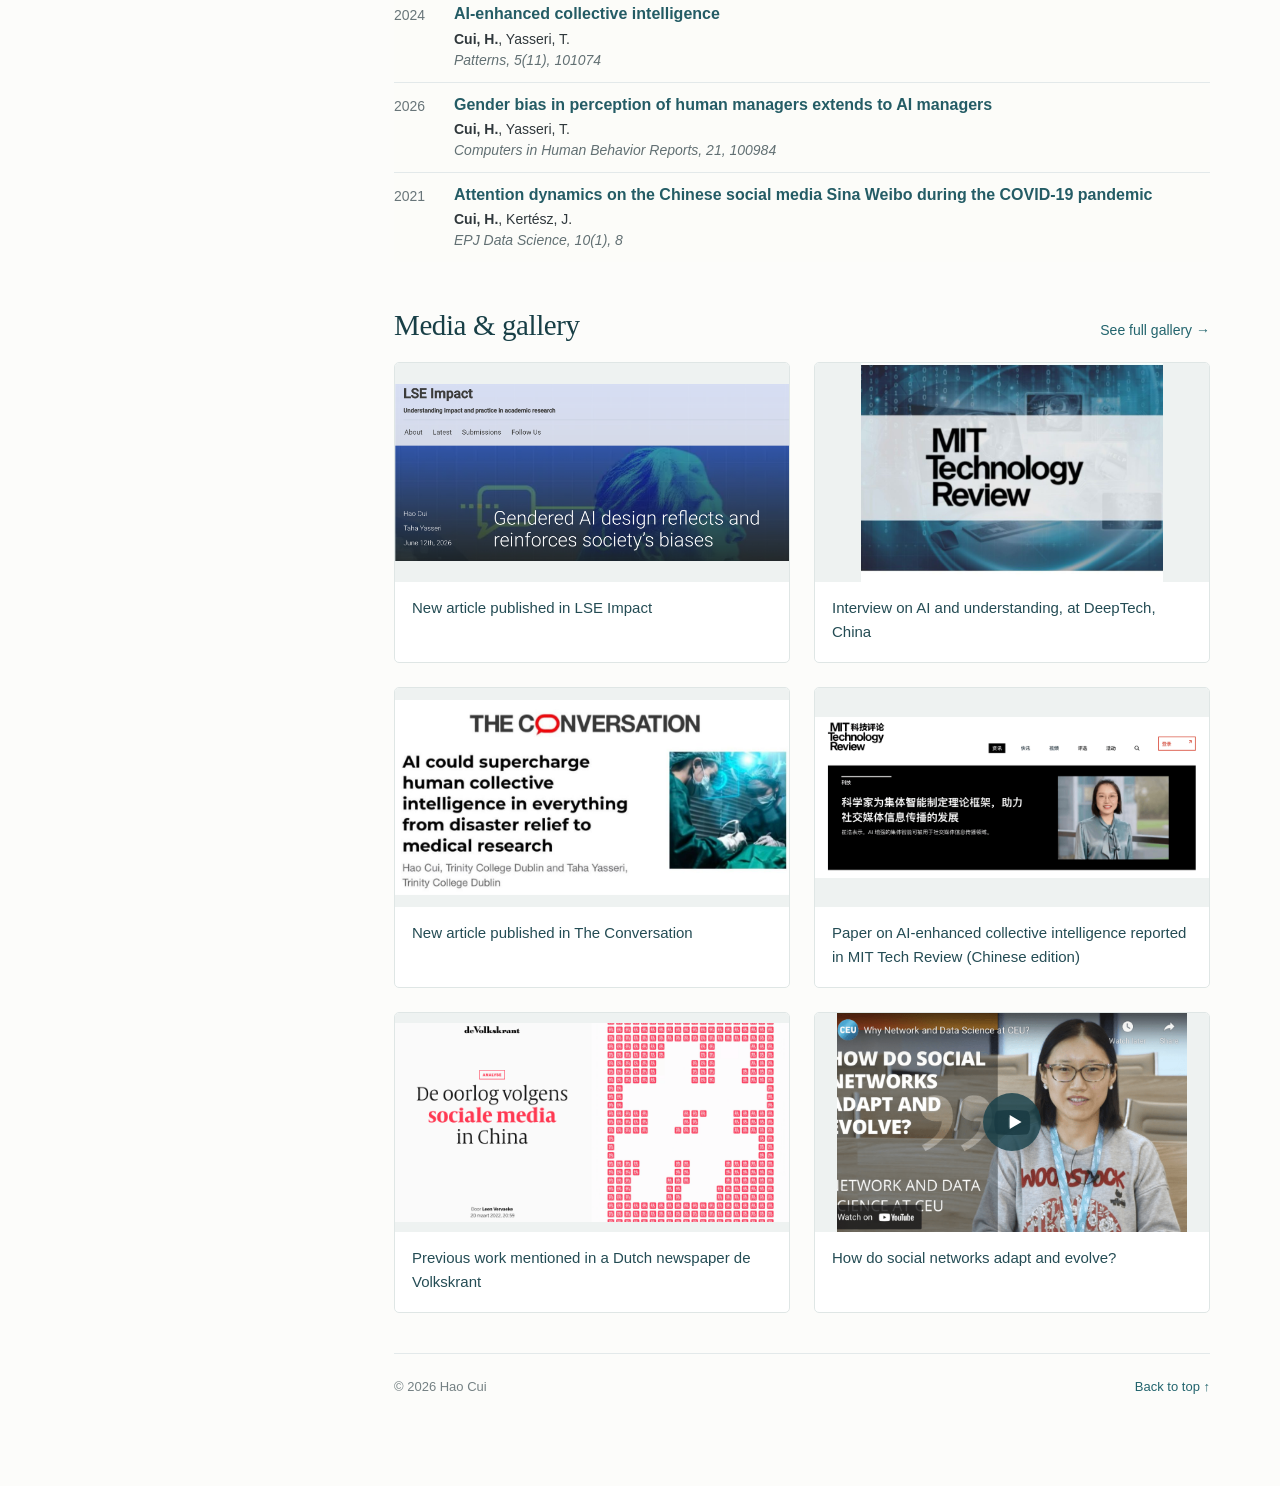
==== commit 55722bd7: "Add X profile link; group links (preview) Co-Authored-By: Claude Opus 5.5 <noreply@anthropic.com> Cl" ====
--- a/index.html
+++ b/index.html
@@ -2,7 +2,7 @@
 
 <html lang="en"><head><meta charset="utf-8"/><meta content="width=device-width, initial-scale=1" name="viewport"/><script>try{if(/[?&]from=lab(&|$)/.test(location.search)){sessionStorage.removeItem('theme-session-v1');history.replaceState(null,'',location.pathname+location.hash)}const theme=sessionStorage.getItem('theme-session-v1')||'light';document.documentElement.dataset.theme=theme;localStorage.setItem('theme-v2',theme)}catch(e){document.documentElement.dataset.theme='light'}</script><title>Hao Cui | Human–AI interaction &amp; collective intelligence</title><meta content="Hao Cui is a Research Fellow at Trinity College Dublin studying human–AI interaction, collective intelligence, and social networks." name="description"/><meta content="#245c65" name="theme-color"/><link href="portrait.jpeg?v=35" rel="icon" type="image/jpeg"/><link href="style.css?v=70" rel="stylesheet"/></head><body><canvas aria-hidden="true" id="network-background"></canvas>
 <a class="skip" href="#main">Skip to content</a><header><nav aria-label="Main navigation"><button aria-controls="site-links" aria-expanded="false" id="menu-toggle" type="button"><svg aria-hidden="true" fill="none" stroke="currentColor" stroke-linecap="round" stroke-width="1.8" viewBox="0 0 24 24"><path d="M4 7h16M4 12h16M4 17h16"/></svg><span class="menu-label">Menu</span></button><div id="site-links"><a aria-label="Dream entrance" class="dream-return" href="art.html" title="Dream entrance"><svg aria-hidden="true" class="star-icon" viewBox="0 0 24 24"><path fill="currentColor" fill-rule="evenodd" d="M12 2.5999999999999996Q13.9 10.1 21.4 12Q13.9 13.9 12 21.4Q10.1 13.9 2.5999999999999996 12Q10.1 10.1 12 2.5999999999999996ZM12 6.5Q12.55 11.45 17.5 12Q12.55 12.55 12 17.5Q11.45 12.55 6.5 12Q11.45 11.45 12 6.5Z"/></svg></a><a href="#about">Home</a><a href="publications.html">Publications</a><a href="talks.html">Talks</a><a href="gallery.html">Gallery</a></div><a aria-label="Dream entrance" class="dream-return dream-mobile" href="art.html" title="Dream entrance"><svg aria-hidden="true" class="star-icon" viewBox="0 0 24 24"><path fill="currentColor" fill-rule="evenodd" d="M12 2.5999999999999996Q13.9 10.1 21.4 12Q13.9 13.9 12 21.4Q10.1 13.9 2.5999999999999996 12Q10.1 10.1 12 2.5999999999999996ZM12 6.5Q12.55 11.45 17.5 12Q12.55 12.55 12 17.5Q11.45 12.55 6.5 12Q11.45 11.45 12 6.5Z"/></svg></a><button aria-haspopup="dialog" aria-label="Search website" id="search-toggle" type="button"><svg aria-hidden="true" fill="none" height="18" stroke="currentColor" stroke-linecap="round" stroke-width="1.7" viewbox="0 0 24 24" width="18"><circle cx="10.5" cy="10.5" r="6.5"></circle><path d="m16 16 4.5 4.5"></path></svg></button><button aria-label="Switch to dark mode" id="theme-toggle" type="button"><span class="tt-moon">☾</span></button><div class="lang-switch" role="group" aria-label="Language"><button type="button" data-lang="en" aria-pressed="true">EN</button><button type="button" data-lang="zh" aria-pressed="false" lang="zh-CN">中文</button></div></nav></header>
-<div class="layout"><aside><img alt="Portrait of Hao Cui" class="portrait" height="767" src="portrait.jpeg" width="1024"/><h1>Hao Cui</h1><p class="role">Research Fellow</p><p>Trinity College Dublin</p><p class="degree">Ph.D. in Network Science<br/>Central European University</p><div class="profile-links"><a href="https://scholar.google.com/citations?user=l_Igub8AAAAJ"><svg aria-hidden="true" class="profile-icon icon-scholar" fill="currentColor" focusable="false" viewbox="0 0 24 24"><path d="M12 2 0 10l12 8 12-8z"></path><path d="M5 14v5c4 4 10 4 14 0v-5l-7 5z"></path></svg>Google Scholar</a><a href="https://orcid.org/0000-0002-0036-8089"><svg aria-hidden="true" class="profile-icon icon-orcid" fill="currentColor" focusable="false" viewbox="0 0 24 24"><circle cx="12" cy="12" r="12"></circle><g fill="white"><circle cx="6.5" cy="6.5" r="1.3"></circle><path d="M5.5 9h2v10h-2zM10 5.5h4a6.75 6.75 0 0 1 0 13.5h-4zm2 2V17h2a4.75 4.75 0 0 0 0-9.5z"></path></g></svg>ORCID</a><a href="https://github.com/cuihaosabrina"><svg aria-hidden="true" class="profile-icon icon-github" fill="currentColor" focusable="false" viewbox="0 0 24 24"><path d="M12 .6a11.7 11.7 0 0 0-3.7 22.8c.6.1.8-.3.8-.6v-2.2c-3.3.7-4-1.4-4-1.4-.5-1.4-1.3-1.7-1.3-1.7-1.1-.8.1-.8.1-.8 1.2.1 1.8 1.2 1.8 1.2 1 1.8 2.7 1.3 3.4 1 .1-.8.4-1.3.8-1.6-2.6-.3-5.4-1.3-5.4-5.8 0-1.3.5-2.3 1.2-3.1-.1-.3-.5-1.5.1-3.1 0 0 1-.3 3.2 1.2a11 11 0 0 1 5.8 0c2.2-1.5 3.2-1.2 3.2-1.2.6 1.6.2 2.8.1 3.1.8.8 1.2 1.8 1.2 3.1 0 4.5-2.8 5.5-5.4 5.8.4.4.8 1.1.8 2.2v3.3c0 .3.2.7.8.6A11.7 11.7 0 0 0 12 .6z"></path></svg>GitHub</a><a href="https://bsky.app/profile/cuihaosabrina.bsky.social"><svg aria-hidden="true" class="profile-icon icon-bluesky" fill="currentColor" focusable="false" viewbox="0 0 24 24"><path d="M5.2 3.2C8 5.3 11 9.5 12 11.8c1-2.3 4-6.5 6.8-8.6C20.8 1.7 24 .5 24 4.2c0 .7-.4 6.2-.7 7.1-1 3.1-4.5 3.9-7.7 3.4 5.6.9 7 3.8 3.9 6.7-5.8 5.9-7-1.5-7.5-3.4-.5 1.9-1.7 9.3-7.5 3.4-3.1-2.9-1.7-5.8 3.9-6.7-3.2.5-6.7-.3-7.7-3.4C.4 10.4 0 4.9 0 4.2 0 .5 3.2 1.7 5.2 3.2z"></path></svg>Bluesky</a><a href="https://www.linkedin.com/in/hao-cui-317104b7"><svg aria-hidden="true" class="profile-icon icon-linkedin" fill="currentColor" focusable="false" viewbox="0 0 24 24"><rect height="24" rx="3" width="24"></rect><g fill="white"><circle cx="5.7" cy="5.7" r="1.7"></circle><path d="M4.2 9h3v11h-3zM10 9h3v1.5c1-2.2 6.8-2.6 6.8 3.8V20h-3v-5.3c0-3-3.8-3-3.8 0V20h-3z"></path></g></svg>LinkedIn</a></div><a class="email-line" href="mailto:cuihaosabrina@gmail.com"><svg aria-hidden="true" class="profile-icon icon-email" fill="currentColor" focusable="false" viewbox="0 0 24 24"><rect fill="none" height="14" rx="2" stroke="currentColor" stroke-width="1.7" width="18" x="3" y="5"></rect><path d="m4 7 8 6 8-6" fill="none" stroke="currentColor" stroke-width="1.7"></path></svg><span>cuihaosabrina@gmail.com</span></a></aside>
+<div class="layout"><aside><img alt="Portrait of Hao Cui" class="portrait" height="767" src="portrait.jpeg" width="1024"/><h1>Hao Cui</h1><p class="role">Research Fellow</p><p>Trinity College Dublin</p><p class="degree">Ph.D. in Network Science<br/>Central European University</p><div class="profile-links"><a href="https://scholar.google.com/citations?user=l_Igub8AAAAJ"><svg aria-hidden="true" class="profile-icon icon-scholar" fill="currentColor" focusable="false" viewbox="0 0 24 24"><path d="M12 2 0 10l12 8 12-8z"></path><path d="M5 14v5c4 4 10 4 14 0v-5l-7 5z"></path></svg>Google Scholar</a><a href="https://orcid.org/0000-0002-0036-8089"><svg aria-hidden="true" class="profile-icon icon-orcid" fill="currentColor" focusable="false" viewbox="0 0 24 24"><circle cx="12" cy="12" r="12"></circle><g fill="white"><circle cx="6.5" cy="6.5" r="1.3"></circle><path d="M5.5 9h2v10h-2zM10 5.5h4a6.75 6.75 0 0 1 0 13.5h-4zm2 2V17h2a4.75 4.75 0 0 0 0-9.5z"></path></g></svg>ORCID</a><a href="https://github.com/cuihaosabrina"><svg aria-hidden="true" class="profile-icon icon-github" fill="currentColor" focusable="false" viewbox="0 0 24 24"><path d="M12 .6a11.7 11.7 0 0 0-3.7 22.8c.6.1.8-.3.8-.6v-2.2c-3.3.7-4-1.4-4-1.4-.5-1.4-1.3-1.7-1.3-1.7-1.1-.8.1-.8.1-.8 1.2.1 1.8 1.2 1.8 1.2 1 1.8 2.7 1.3 3.4 1 .1-.8.4-1.3.8-1.6-2.6-.3-5.4-1.3-5.4-5.8 0-1.3.5-2.3 1.2-3.1-.1-.3-.5-1.5.1-3.1 0 0 1-.3 3.2 1.2a11 11 0 0 1 5.8 0c2.2-1.5 3.2-1.2 3.2-1.2.6 1.6.2 2.8.1 3.1.8.8 1.2 1.8 1.2 3.1 0 4.5-2.8 5.5-5.4 5.8.4.4.8 1.1.8 2.2v3.3c0 .3.2.7.8.6A11.7 11.7 0 0 0 12 .6z"></path></svg>GitHub</a><a href="https://www.linkedin.com/in/hao-cui-317104b7"><svg aria-hidden="true" class="profile-icon icon-linkedin" fill="currentColor" focusable="false" viewbox="0 0 24 24"><rect height="24" rx="3" width="24"></rect><g fill="white"><circle cx="5.7" cy="5.7" r="1.7"></circle><path d="M4.2 9h3v11h-3zM10 9h3v1.5c1-2.2 6.8-2.6 6.8 3.8V20h-3v-5.3c0-3-3.8-3-3.8 0V20h-3z"></path></g></svg>LinkedIn</a><a href="https://bsky.app/profile/cuihaosabrina.bsky.social"><svg aria-hidden="true" class="profile-icon icon-bluesky" fill="currentColor" focusable="false" viewbox="0 0 24 24"><path d="M5.2 3.2C8 5.3 11 9.5 12 11.8c1-2.3 4-6.5 6.8-8.6C20.8 1.7 24 .5 24 4.2c0 .7-.4 6.2-.7 7.1-1 3.1-4.5 3.9-7.7 3.4 5.6.9 7 3.8 3.9 6.7-5.8 5.9-7-1.5-7.5-3.4-.5 1.9-1.7 9.3-7.5 3.4-3.1-2.9-1.7-5.8 3.9-6.7-3.2.5-6.7-.3-7.7-3.4C.4 10.4 0 4.9 0 4.2 0 .5 3.2 1.7 5.2 3.2z"></path></svg>Bluesky</a><a href="https://x.com/cuihaosabrina"><svg aria-hidden="true" class="profile-icon icon-x" fill="currentColor" focusable="false" viewBox="0 0 24 24"><path d="M17.8 3h3.1l-6.8 7.7L22 21h-6.2l-4.9-6.3L5.3 21H2.2l7.3-8.3L1.9 3h6.4l4.4 5.8L17.8 3Zm-1.1 16.2h1.7L7.4 4.7H5.6l11.1 14.5Z"/></svg>X</a></div><a class="email-line" href="mailto:cuihaosabrina@gmail.com"><svg aria-hidden="true" class="profile-icon icon-email" fill="currentColor" focusable="false" viewbox="0 0 24 24"><rect fill="none" height="14" rx="2" stroke="currentColor" stroke-width="1.7" width="18" x="3" y="5"></rect><path d="m4 7 8 6 8-6" fill="none" stroke="currentColor" stroke-width="1.7"></path></svg><span>cuihaosabrina@gmail.com</span></a></aside>
 <main id="main"><section id="about"><h2>About me</h2><p>I am a computational social scientist and Research Fellow at <a href="https://peoplefinder.tcd.ie/Profile?Username=CUIH1">Trinity College Dublin</a>, based at the <a href="https://www.tcd.ie/soham/">Centre for Sociology of Humans and Machines (SOHAM)</a>. I study collective dynamics in social systems, with a focus on how algorithms and AI shape attention, belief, knowledge, and social interaction.</p><p>My research began with questions about collective attention and online information dynamics. During my PhD in <a href="https://networkdatascience.ceu.edu/">Network Science</a> at Central European University, I investigated how ranking algorithms and platform interventions shape public attention on social media. Building on this foundation, my postdoctoral research at University College Dublin and Trinity has expanded to human–AI social systems. I study how AI agents influence collective beliefs, how people respond to AI in positions of authority, and how AI-generated knowledge differs from human-produced knowledge.</p><p>I combine large-scale digital trace data, behavioural experiments, agent-based modelling, and network science to investigate these questions. I am also the lead author of a review on <a href="https://doi.org/10.1016/j.patter.2024.101074">AI-enhanced collective intelligence</a> published in <em>Patterns</em>, which proposes a multilayer framework for understanding how collective intelligence emerges from interactions between humans and AI agents.</p><p>My work has been featured in <a href="https://theconversation.com/ai-could-supercharge-human-collective-intelligence-in-everything-from-disaster-relief-to-medical-research-249437?utm_medium=article_clipboard_share&amp;utm_source=theconversation.com">The Conversation</a>, <a href="https://www.volkskrant.nl/kijkverder/v/2022/de-oorlog-volgens-weibo~v492759/">de Volkskrant</a>, <a href="https://www.mittrchina.com/news/detail/13292">MIT Technology Review</a> (Chinese edition), and <a href="https://blogs.lse.ac.uk/impactofsocialsciences/2026/06/12/gendered-ai-design-reflects-and-reinforces-societys-biases/">LSE Impact</a>.</p><blockquote class="profile-quote"><p>“The real danger is not that computers will begin to think like humans, but that humans will begin to think like computers.”</p><cite>— Sydney J. Harris</cite></blockquote></section><section id="research" aria-labelledby="rm-heading">
 <div id="research-map">
 <style>
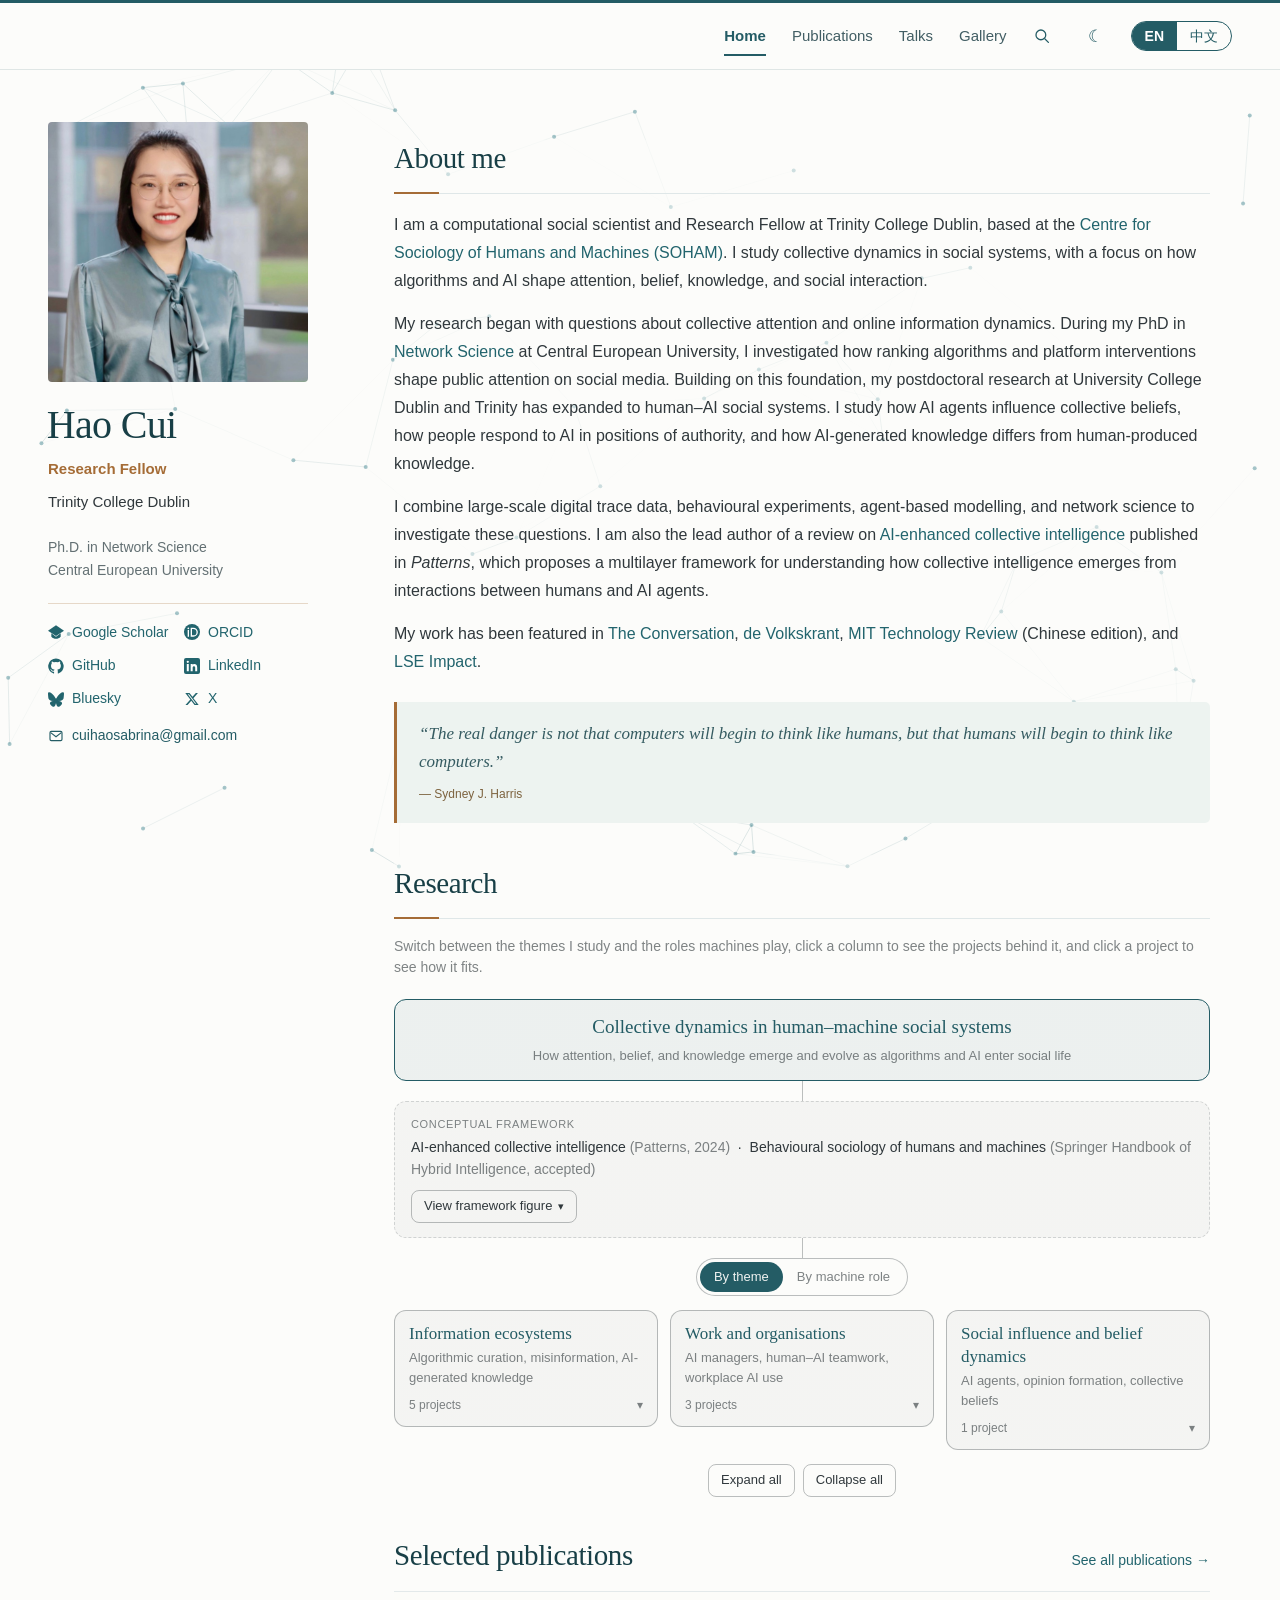
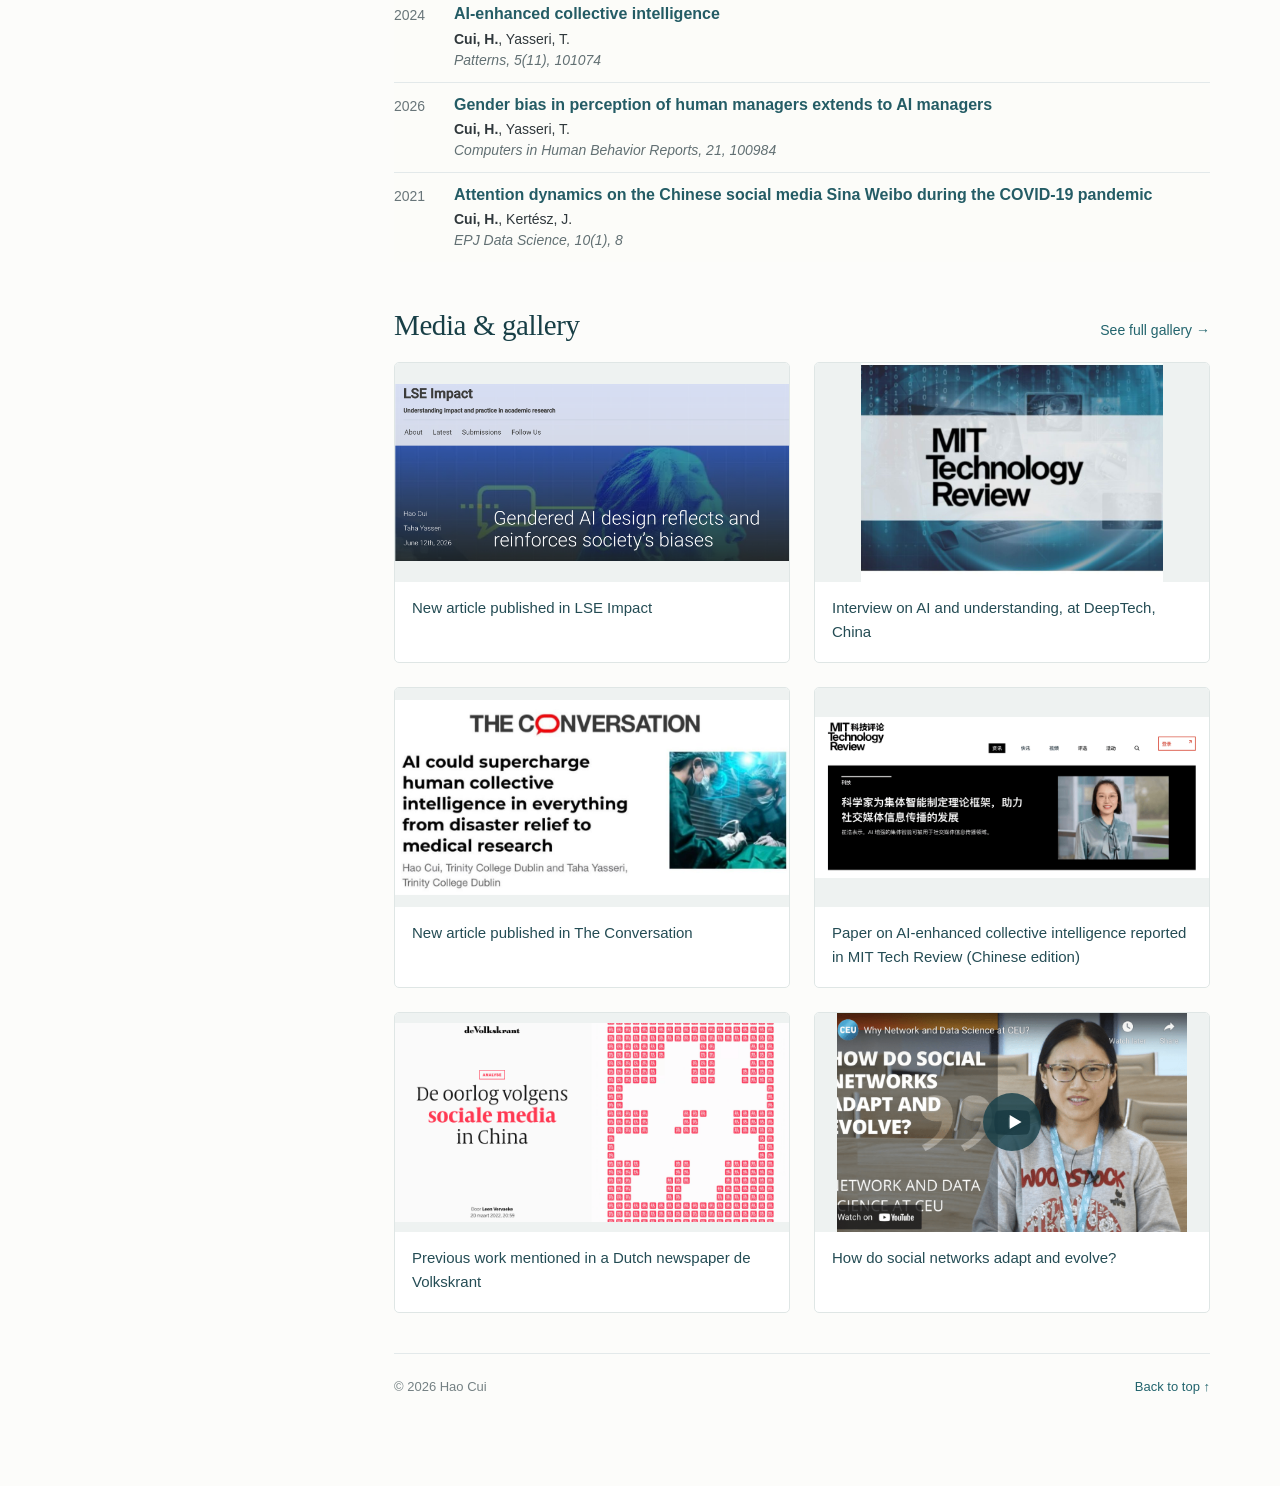
==== commit c37fa295: "Remove the Trinity profile link Co-Authored-By: Claude Opus 5.5 <noreply@anthropic.com> Claude-Sessi" ====
--- a/index.html
+++ b/index.html
@@ -3,7 +3,7 @@
 <html lang="en"><head><meta charset="utf-8"/><meta content="width=device-width, initial-scale=1" name="viewport"/><script>try{if(/[?&]from=lab(&|$)/.test(location.search)){sessionStorage.removeItem('theme-session-v1');history.replaceState(null,'',location.pathname+location.hash)}const theme=sessionStorage.getItem('theme-session-v1')||'light';document.documentElement.dataset.theme=theme;localStorage.setItem('theme-v2',theme)}catch(e){document.documentElement.dataset.theme='light'}</script><title>Hao Cui | Human–AI interaction &amp; collective intelligence</title><meta content="Hao Cui is a Research Fellow at Trinity College Dublin studying human–AI interaction, collective intelligence, and social networks." name="description"/><meta content="#245c65" name="theme-color"/><link href="portrait.jpeg?v=35" rel="icon" type="image/jpeg"/><link href="style.css?v=70" rel="stylesheet"/></head><body><canvas aria-hidden="true" id="network-background"></canvas>
 <a class="skip" href="#main">Skip to content</a><header><nav aria-label="Main navigation"><button aria-controls="site-links" aria-expanded="false" id="menu-toggle" type="button"><svg aria-hidden="true" fill="none" stroke="currentColor" stroke-linecap="round" stroke-width="1.8" viewBox="0 0 24 24"><path d="M4 7h16M4 12h16M4 17h16"/></svg><span class="menu-label">Menu</span></button><div id="site-links"><a aria-label="Dream entrance" class="dream-return" href="art.html" title="Dream entrance"><svg aria-hidden="true" class="star-icon" viewBox="0 0 24 24"><path fill="currentColor" fill-rule="evenodd" d="M12 2.5999999999999996Q13.9 10.1 21.4 12Q13.9 13.9 12 21.4Q10.1 13.9 2.5999999999999996 12Q10.1 10.1 12 2.5999999999999996ZM12 6.5Q12.55 11.45 17.5 12Q12.55 12.55 12 17.5Q11.45 12.55 6.5 12Q11.45 11.45 12 6.5Z"/></svg></a><a href="#about">Home</a><a href="publications.html">Publications</a><a href="talks.html">Talks</a><a href="gallery.html">Gallery</a></div><a aria-label="Dream entrance" class="dream-return dream-mobile" href="art.html" title="Dream entrance"><svg aria-hidden="true" class="star-icon" viewBox="0 0 24 24"><path fill="currentColor" fill-rule="evenodd" d="M12 2.5999999999999996Q13.9 10.1 21.4 12Q13.9 13.9 12 21.4Q10.1 13.9 2.5999999999999996 12Q10.1 10.1 12 2.5999999999999996ZM12 6.5Q12.55 11.45 17.5 12Q12.55 12.55 12 17.5Q11.45 12.55 6.5 12Q11.45 11.45 12 6.5Z"/></svg></a><button aria-haspopup="dialog" aria-label="Search website" id="search-toggle" type="button"><svg aria-hidden="true" fill="none" height="18" stroke="currentColor" stroke-linecap="round" stroke-width="1.7" viewbox="0 0 24 24" width="18"><circle cx="10.5" cy="10.5" r="6.5"></circle><path d="m16 16 4.5 4.5"></path></svg></button><button aria-label="Switch to dark mode" id="theme-toggle" type="button"><span class="tt-moon">☾</span></button><div class="lang-switch" role="group" aria-label="Language"><button type="button" data-lang="en" aria-pressed="true">EN</button><button type="button" data-lang="zh" aria-pressed="false" lang="zh-CN">中文</button></div></nav></header>
 <div class="layout"><aside><img alt="Portrait of Hao Cui" class="portrait" height="767" src="portrait.jpeg" width="1024"/><h1>Hao Cui</h1><p class="role">Research Fellow</p><p>Trinity College Dublin</p><p class="degree">Ph.D. in Network Science<br/>Central European University</p><div class="profile-links"><a href="https://scholar.google.com/citations?user=l_Igub8AAAAJ"><svg aria-hidden="true" class="profile-icon icon-scholar" fill="currentColor" focusable="false" viewbox="0 0 24 24"><path d="M12 2 0 10l12 8 12-8z"></path><path d="M5 14v5c4 4 10 4 14 0v-5l-7 5z"></path></svg>Google Scholar</a><a href="https://orcid.org/0000-0002-0036-8089"><svg aria-hidden="true" class="profile-icon icon-orcid" fill="currentColor" focusable="false" viewbox="0 0 24 24"><circle cx="12" cy="12" r="12"></circle><g fill="white"><circle cx="6.5" cy="6.5" r="1.3"></circle><path d="M5.5 9h2v10h-2zM10 5.5h4a6.75 6.75 0 0 1 0 13.5h-4zm2 2V17h2a4.75 4.75 0 0 0 0-9.5z"></path></g></svg>ORCID</a><a href="https://github.com/cuihaosabrina"><svg aria-hidden="true" class="profile-icon icon-github" fill="currentColor" focusable="false" viewbox="0 0 24 24"><path d="M12 .6a11.7 11.7 0 0 0-3.7 22.8c.6.1.8-.3.8-.6v-2.2c-3.3.7-4-1.4-4-1.4-.5-1.4-1.3-1.7-1.3-1.7-1.1-.8.1-.8.1-.8 1.2.1 1.8 1.2 1.8 1.2 1 1.8 2.7 1.3 3.4 1 .1-.8.4-1.3.8-1.6-2.6-.3-5.4-1.3-5.4-5.8 0-1.3.5-2.3 1.2-3.1-.1-.3-.5-1.5.1-3.1 0 0 1-.3 3.2 1.2a11 11 0 0 1 5.8 0c2.2-1.5 3.2-1.2 3.2-1.2.6 1.6.2 2.8.1 3.1.8.8 1.2 1.8 1.2 3.1 0 4.5-2.8 5.5-5.4 5.8.4.4.8 1.1.8 2.2v3.3c0 .3.2.7.8.6A11.7 11.7 0 0 0 12 .6z"></path></svg>GitHub</a><a href="https://www.linkedin.com/in/hao-cui-317104b7"><svg aria-hidden="true" class="profile-icon icon-linkedin" fill="currentColor" focusable="false" viewbox="0 0 24 24"><rect height="24" rx="3" width="24"></rect><g fill="white"><circle cx="5.7" cy="5.7" r="1.7"></circle><path d="M4.2 9h3v11h-3zM10 9h3v1.5c1-2.2 6.8-2.6 6.8 3.8V20h-3v-5.3c0-3-3.8-3-3.8 0V20h-3z"></path></g></svg>LinkedIn</a><a href="https://bsky.app/profile/cuihaosabrina.bsky.social"><svg aria-hidden="true" class="profile-icon icon-bluesky" fill="currentColor" focusable="false" viewbox="0 0 24 24"><path d="M5.2 3.2C8 5.3 11 9.5 12 11.8c1-2.3 4-6.5 6.8-8.6C20.8 1.7 24 .5 24 4.2c0 .7-.4 6.2-.7 7.1-1 3.1-4.5 3.9-7.7 3.4 5.6.9 7 3.8 3.9 6.7-5.8 5.9-7-1.5-7.5-3.4-.5 1.9-1.7 9.3-7.5 3.4-3.1-2.9-1.7-5.8 3.9-6.7-3.2.5-6.7-.3-7.7-3.4C.4 10.4 0 4.9 0 4.2 0 .5 3.2 1.7 5.2 3.2z"></path></svg>Bluesky</a><a href="https://x.com/cuihaosabrina"><svg aria-hidden="true" class="profile-icon icon-x" fill="currentColor" focusable="false" viewBox="0 0 24 24"><path d="M17.8 3h3.1l-6.8 7.7L22 21h-6.2l-4.9-6.3L5.3 21H2.2l7.3-8.3L1.9 3h6.4l4.4 5.8L17.8 3Zm-1.1 16.2h1.7L7.4 4.7H5.6l11.1 14.5Z"/></svg>X</a></div><a class="email-line" href="mailto:cuihaosabrina@gmail.com"><svg aria-hidden="true" class="profile-icon icon-email" fill="currentColor" focusable="false" viewbox="0 0 24 24"><rect fill="none" height="14" rx="2" stroke="currentColor" stroke-width="1.7" width="18" x="3" y="5"></rect><path d="m4 7 8 6 8-6" fill="none" stroke="currentColor" stroke-width="1.7"></path></svg><span>cuihaosabrina@gmail.com</span></a></aside>
-<main id="main"><section id="about"><h2>About me</h2><p>I am a computational social scientist and Research Fellow at <a href="https://peoplefinder.tcd.ie/Profile?Username=CUIH1">Trinity College Dublin</a>, based at the <a href="https://www.tcd.ie/soham/">Centre for Sociology of Humans and Machines (SOHAM)</a>. I study collective dynamics in social systems, with a focus on how algorithms and AI shape attention, belief, knowledge, and social interaction.</p><p>My research began with questions about collective attention and online information dynamics. During my PhD in <a href="https://networkdatascience.ceu.edu/">Network Science</a> at Central European University, I investigated how ranking algorithms and platform interventions shape public attention on social media. Building on this foundation, my postdoctoral research at University College Dublin and Trinity has expanded to human–AI social systems. I study how AI agents influence collective beliefs, how people respond to AI in positions of authority, and how AI-generated knowledge differs from human-produced knowledge.</p><p>I combine large-scale digital trace data, behavioural experiments, agent-based modelling, and network science to investigate these questions. I am also the lead author of a review on <a href="https://doi.org/10.1016/j.patter.2024.101074">AI-enhanced collective intelligence</a> published in <em>Patterns</em>, which proposes a multilayer framework for understanding how collective intelligence emerges from interactions between humans and AI agents.</p><p>My work has been featured in <a href="https://theconversation.com/ai-could-supercharge-human-collective-intelligence-in-everything-from-disaster-relief-to-medical-research-249437?utm_medium=article_clipboard_share&amp;utm_source=theconversation.com">The Conversation</a>, <a href="https://www.volkskrant.nl/kijkverder/v/2022/de-oorlog-volgens-weibo~v492759/">de Volkskrant</a>, <a href="https://www.mittrchina.com/news/detail/13292">MIT Technology Review</a> (Chinese edition), and <a href="https://blogs.lse.ac.uk/impactofsocialsciences/2026/06/12/gendered-ai-design-reflects-and-reinforces-societys-biases/">LSE Impact</a>.</p><blockquote class="profile-quote"><p>“The real danger is not that computers will begin to think like humans, but that humans will begin to think like computers.”</p><cite>— Sydney J. Harris</cite></blockquote></section><section id="research" aria-labelledby="rm-heading">
+<main id="main"><section id="about"><h2>About me</h2><p>I am a computational social scientist and Research Fellow at Trinity College Dublin, based at the <a href="https://www.tcd.ie/soham/">Centre for Sociology of Humans and Machines (SOHAM)</a>. I study collective dynamics in social systems, with a focus on how algorithms and AI shape attention, belief, knowledge, and social interaction.</p><p>My research began with questions about collective attention and online information dynamics. During my PhD in <a href="https://networkdatascience.ceu.edu/">Network Science</a> at Central European University, I investigated how ranking algorithms and platform interventions shape public attention on social media. Building on this foundation, my postdoctoral research at University College Dublin and Trinity has expanded to human–AI social systems. I study how AI agents influence collective beliefs, how people respond to AI in positions of authority, and how AI-generated knowledge differs from human-produced knowledge.</p><p>I combine large-scale digital trace data, behavioural experiments, agent-based modelling, and network science to investigate these questions. I am also the lead author of a review on <a href="https://doi.org/10.1016/j.patter.2024.101074">AI-enhanced collective intelligence</a> published in <em>Patterns</em>, which proposes a multilayer framework for understanding how collective intelligence emerges from interactions between humans and AI agents.</p><p>My work has been featured in <a href="https://theconversation.com/ai-could-supercharge-human-collective-intelligence-in-everything-from-disaster-relief-to-medical-research-249437?utm_medium=article_clipboard_share&amp;utm_source=theconversation.com">The Conversation</a>, <a href="https://www.volkskrant.nl/kijkverder/v/2022/de-oorlog-volgens-weibo~v492759/">de Volkskrant</a>, <a href="https://www.mittrchina.com/news/detail/13292">MIT Technology Review</a> (Chinese edition), and <a href="https://blogs.lse.ac.uk/impactofsocialsciences/2026/06/12/gendered-ai-design-reflects-and-reinforces-societys-biases/">LSE Impact</a>.</p><blockquote class="profile-quote"><p>“The real danger is not that computers will begin to think like humans, but that humans will begin to think like computers.”</p><cite>— Sydney J. Harris</cite></blockquote></section><section id="research" aria-labelledby="rm-heading">
 <div id="research-map">
 <style>
 #research-map {
@@ -350,4 +350,4 @@
 </script>
 </div>
 </section><section id="publications"><div class="section-heading"><h2>Selected publications</h2><a href="publications.html">See all publications →</a></div><article class="publication" data-topic="ai"><span class="year">2024</span><div><h3><a href="https://doi.org/10.1016/j.patter.2024.101074">AI-enhanced collective intelligence</a></h3><p><strong>Cui, H.</strong>, Yasseri, T.</p><p class="venue">Patterns, 5(11), 101074</p></div></article><article class="publication" data-topic="ai"><span class="year">2026</span><div><h3><a href="https://doi.org/10.1016/j.chbr.2026.100984">Gender bias in perception of human managers extends to AI managers</a></h3><p><strong>Cui, H.</strong>, Yasseri, T.</p><p class="venue">Computers in Human Behavior Reports, 21, 100984</p></div></article><article class="publication" data-topic="networks"><span class="year">2021</span><div><h3><a href="https://doi.org/10.1140/epjds/s13688-021-00263-0">Attention dynamics on the Chinese social media Sina Weibo during the COVID-19 pandemic</a></h3><p><strong>Cui, H.</strong>, Kertész, J.</p><p class="venue">EPJ Data Science, 10(1), 8</p></div></article></section>
-<section id="media"><div class="section-heading"><h2>Media &amp; gallery</h2><a href="gallery.html">See full gallery →</a></div><div class="image-gallery"><div class="gallery-frame"><button aria-label="Enlarge image: New article published in LSE Impact" class="image-open" data-caption="New article published in LSE Impact" data-image="gallery-0.png" data-link="https://blogs.lse.ac.uk/impactofsocialsciences/2026/06/12/gendered-ai-design-reflects-and-reinforces-societys-biases/" type="button"><img alt="" loading="lazy" src="gallery-0.png"/><span aria-hidden="true" class="view-label">View image ⤢</span></button><a class="gallery-card gallery-item" href="https://blogs.lse.ac.uk/impactofsocialsciences/2026/06/12/gendered-ai-design-reflects-and-reinforces-societys-biases/"><span class="gallery-caption">New article published in LSE Impact</span></a></div><div class="gallery-frame"><button aria-label="Enlarge image: Interview on AI and understanding, at DeepTech, China" class="image-open" data-caption="Interview on AI and understanding, at DeepTech, China" data-image="gallery-1.jpeg" data-link="https://www.tcd.ie/soham/news-and-events/news-2025/ai-and-understanding/" type="button"><img alt="" loading="lazy" src="gallery-1.jpeg"/><span aria-hidden="true" class="view-label">View image ⤢</span></button><a class="gallery-card gallery-item" href="https://www.tcd.ie/soham/news-and-events/news-2025/ai-and-understanding/"><span class="gallery-caption">Interview on AI and understanding, at DeepTech, China</span></a></div><div class="gallery-frame"><button aria-label="Enlarge image: New article published in The Conversation" class="image-open" data-caption="New article published in The Conversation" data-image="gallery-2.jpeg" data-link="https://theconversation.com/ai-could-supercharge-human-collective-intelligence-in-everything-from-disaster-relief-to-medical-research-249437?utm_medium=article_clipboard_share&amp;utm_source=theconversation.com" type="button"><img alt="" loading="lazy" src="gallery-2.jpeg"/><span aria-hidden="true" class="view-label">View image ⤢</span></button><a class="gallery-card gallery-item" href="https://theconversation.com/ai-could-supercharge-human-collective-intelligence-in-everything-from-disaster-relief-to-medical-research-249437?utm_medium=article_clipboard_share&amp;utm_source=theconversation.com"><span class="gallery-caption">New article published in The Conversation</span></a></div><div class="gallery-frame"><button aria-label="Enlarge image: Paper on AI-enhanced collective intelligence reported in MIT Tech Review (Chinese edition)" class="image-open" data-caption="Paper on AI-enhanced collective intelligence reported in MIT Tech Review (Chinese edition)" data-image="gallery-3.png" data-link="https://www.mittrchina.com/news/detail/13292" type="button"><img alt="" loading="lazy" src="gallery-3.png"/><span aria-hidden="true" class="view-label">View image ⤢</span></button><a class="gallery-card gallery-item" href="https://www.mittrchina.com/news/detail/13292"><span class="gallery-caption">Paper on AI-enhanced collective intelligence reported in MIT Tech Review (Chinese edition)</span></a></div><div class="gallery-frame"><button aria-label="Enlarge image: Previous work mentioned in a Dutch newspaper de Volkskrant" class="image-open" data-caption="Previous work mentioned in a Dutch newspaper de Volkskrant" data-image="gallery-4.png" data-link="https://www.volkskrant.nl/kijkverder/v/2022/de-oorlog-volgens-weibo~v492759/" type="button"><img alt="" loading="lazy" src="gallery-4.png"/><span aria-hidden="true" class="view-label">View image ⤢</span></button><a class="gallery-card gallery-item" href="https://www.volkskrant.nl/kijkverder/v/2022/de-oorlog-volgens-weibo~v492759/"><span class="gallery-caption">Previous work mentioned in a Dutch newspaper de Volkskrant</span></a></div><div class="gallery-frame"><button aria-label="Play video: How do social networks adapt and evolve?" class="image-open video-open" data-video="91gztlDBWfk" data-caption="How do social networks adapt and evolve?" data-image="gallery-5.png" data-link="https://www.youtube.com/watch?v=91gztlDBWfk" type="button"><img alt="" loading="lazy" src="gallery-5.png"/><span aria-hidden="true" class="play-badge"><svg viewBox="0 0 24 24"><path d="M8 5.5v13l11-6.5z" fill="currentColor"/></svg></span><span aria-hidden="true" class="view-label">View image ⤢</span></button><a class="gallery-card gallery-item" href="https://www.youtube.com/watch?v=91gztlDBWfk"><span class="gallery-caption">How do social networks adapt and evolve?</span></a></div></div></section><footer>© 2026 Hao Cui <a href="#about">Back to top ↑</a></footer></main></div><dialog aria-label="Gallery image viewer" id="image-viewer"><button aria-label="Close image viewer" class="close-viewer" type="button">×</button><img alt="" id="viewer-image"/><div class="viewer-footer"><p id="viewer-caption"></p><a id="viewer-link">Read more ↗</a></div></dialog><script defer="True" src="interactions.js?v=48"></script><script defer="True" src="network.js?v=29"></script><dialog aria-labelledby="search-title" id="site-search"><div class="search-heading"><h2 id="search-title">Search website</h2><button aria-label="Close search" id="search-close" type="button">×</button></div><label for="search-input">Search publications, talks, and more</label><input autocomplete="off" id="search-input" placeholder="e.g. AI, networks, attention" type="search"/><p aria-live="polite" id="search-status">Type to search the website.</p><ul id="search-results"></ul></dialog><script defer="True" src="search-data.js?v=40"></script><script defer="True" src="search.js?v=40"></script><script defer src="lang.js?v=28"></script></body></html>+<section id="media"><div class="section-heading"><h2>Media &amp; gallery</h2><a href="gallery.html">See full gallery →</a></div><div class="image-gallery"><div class="gallery-frame"><button aria-label="Enlarge image: New article published in LSE Impact" class="image-open" data-caption="New article published in LSE Impact" data-image="gallery-0.png" data-link="https://blogs.lse.ac.uk/impactofsocialsciences/2026/06/12/gendered-ai-design-reflects-and-reinforces-societys-biases/" type="button"><img alt="" loading="lazy" src="gallery-0.png"/><span aria-hidden="true" class="view-label">View image ⤢</span></button><a class="gallery-card gallery-item" href="https://blogs.lse.ac.uk/impactofsocialsciences/2026/06/12/gendered-ai-design-reflects-and-reinforces-societys-biases/"><span class="gallery-caption">New article published in LSE Impact</span></a></div><div class="gallery-frame"><button aria-label="Enlarge image: Interview on AI and understanding, at DeepTech, China" class="image-open" data-caption="Interview on AI and understanding, at DeepTech, China" data-image="gallery-1.jpeg" data-link="https://www.tcd.ie/soham/news-and-events/news-2025/ai-and-understanding/" type="button"><img alt="" loading="lazy" src="gallery-1.jpeg"/><span aria-hidden="true" class="view-label">View image ⤢</span></button><a class="gallery-card gallery-item" href="https://www.tcd.ie/soham/news-and-events/news-2025/ai-and-understanding/"><span class="gallery-caption">Interview on AI and understanding, at DeepTech, China</span></a></div><div class="gallery-frame"><button aria-label="Enlarge image: New article published in The Conversation" class="image-open" data-caption="New article published in The Conversation" data-image="gallery-2.jpeg" data-link="https://theconversation.com/ai-could-supercharge-human-collective-intelligence-in-everything-from-disaster-relief-to-medical-research-249437?utm_medium=article_clipboard_share&amp;utm_source=theconversation.com" type="button"><img alt="" loading="lazy" src="gallery-2.jpeg"/><span aria-hidden="true" class="view-label">View image ⤢</span></button><a class="gallery-card gallery-item" href="https://theconversation.com/ai-could-supercharge-human-collective-intelligence-in-everything-from-disaster-relief-to-medical-research-249437?utm_medium=article_clipboard_share&amp;utm_source=theconversation.com"><span class="gallery-caption">New article published in The Conversation</span></a></div><div class="gallery-frame"><button aria-label="Enlarge image: Paper on AI-enhanced collective intelligence reported in MIT Tech Review (Chinese edition)" class="image-open" data-caption="Paper on AI-enhanced collective intelligence reported in MIT Tech Review (Chinese edition)" data-image="gallery-3.png" data-link="https://www.mittrchina.com/news/detail/13292" type="button"><img alt="" loading="lazy" src="gallery-3.png"/><span aria-hidden="true" class="view-label">View image ⤢</span></button><a class="gallery-card gallery-item" href="https://www.mittrchina.com/news/detail/13292"><span class="gallery-caption">Paper on AI-enhanced collective intelligence reported in MIT Tech Review (Chinese edition)</span></a></div><div class="gallery-frame"><button aria-label="Enlarge image: Previous work mentioned in a Dutch newspaper de Volkskrant" class="image-open" data-caption="Previous work mentioned in a Dutch newspaper de Volkskrant" data-image="gallery-4.png" data-link="https://www.volkskrant.nl/kijkverder/v/2022/de-oorlog-volgens-weibo~v492759/" type="button"><img alt="" loading="lazy" src="gallery-4.png"/><span aria-hidden="true" class="view-label">View image ⤢</span></button><a class="gallery-card gallery-item" href="https://www.volkskrant.nl/kijkverder/v/2022/de-oorlog-volgens-weibo~v492759/"><span class="gallery-caption">Previous work mentioned in a Dutch newspaper de Volkskrant</span></a></div><div class="gallery-frame"><button aria-label="Play video: How do social networks adapt and evolve?" class="image-open video-open" data-video="91gztlDBWfk" data-caption="How do social networks adapt and evolve?" data-image="gallery-5.png" data-link="https://www.youtube.com/watch?v=91gztlDBWfk" type="button"><img alt="" loading="lazy" src="gallery-5.png"/><span aria-hidden="true" class="play-badge"><svg viewBox="0 0 24 24"><path d="M8 5.5v13l11-6.5z" fill="currentColor"/></svg></span><span aria-hidden="true" class="view-label">View image ⤢</span></button><a class="gallery-card gallery-item" href="https://www.youtube.com/watch?v=91gztlDBWfk"><span class="gallery-caption">How do social networks adapt and evolve?</span></a></div></div></section><footer>© 2026 Hao Cui <a href="#about">Back to top ↑</a></footer></main></div><dialog aria-label="Gallery image viewer" id="image-viewer"><button aria-label="Close image viewer" class="close-viewer" type="button">×</button><img alt="" id="viewer-image"/><div class="viewer-footer"><p id="viewer-caption"></p><a id="viewer-link">Read more ↗</a></div></dialog><script defer="True" src="interactions.js?v=48"></script><script defer="True" src="network.js?v=29"></script><dialog aria-labelledby="search-title" id="site-search"><div class="search-heading"><h2 id="search-title">Search website</h2><button aria-label="Close search" id="search-close" type="button">×</button></div><label for="search-input">Search publications, talks, and more</label><input autocomplete="off" id="search-input" placeholder="e.g. AI, networks, attention" type="search"/><p aria-live="polite" id="search-status">Type to search the website.</p><ul id="search-results"></ul></dialog><script defer="True" src="search-data.js?v=40"></script><script defer="True" src="search.js?v=40"></script><script defer src="lang.js?v=29"></script></body></html>
